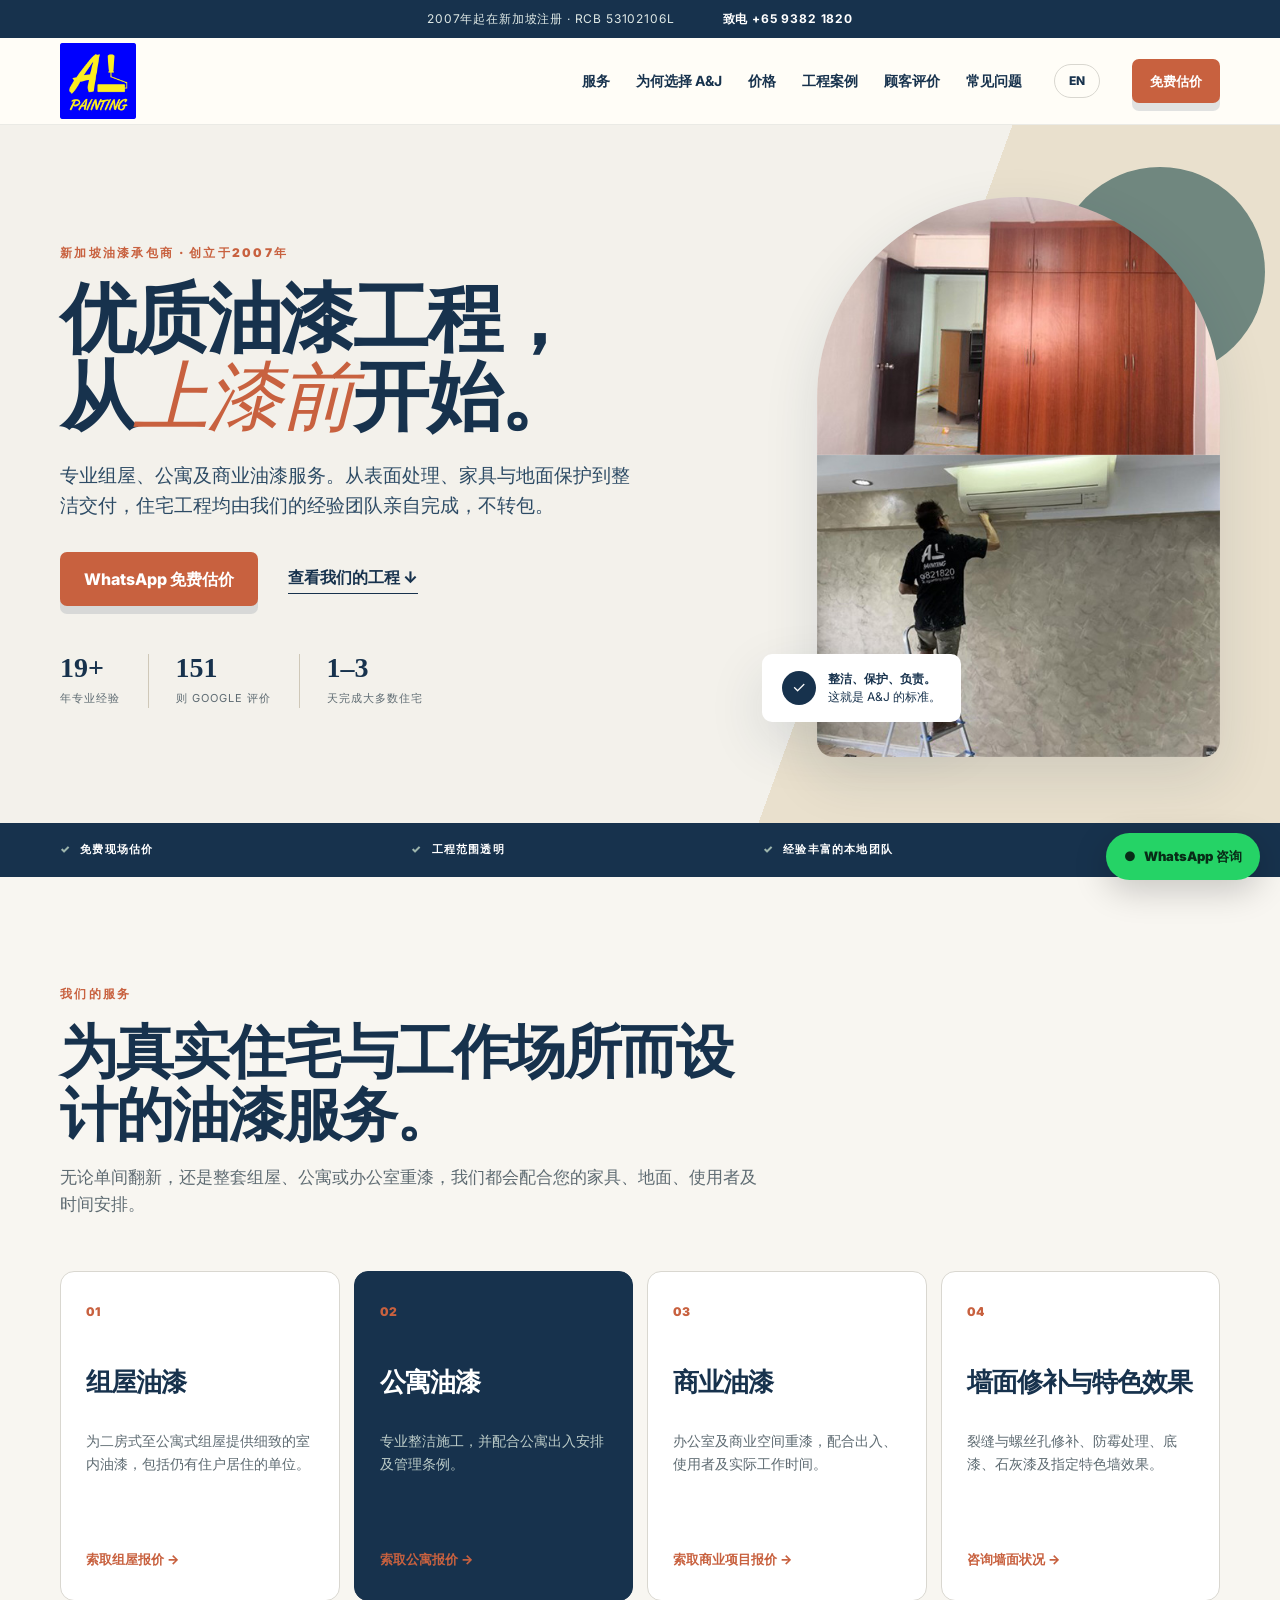
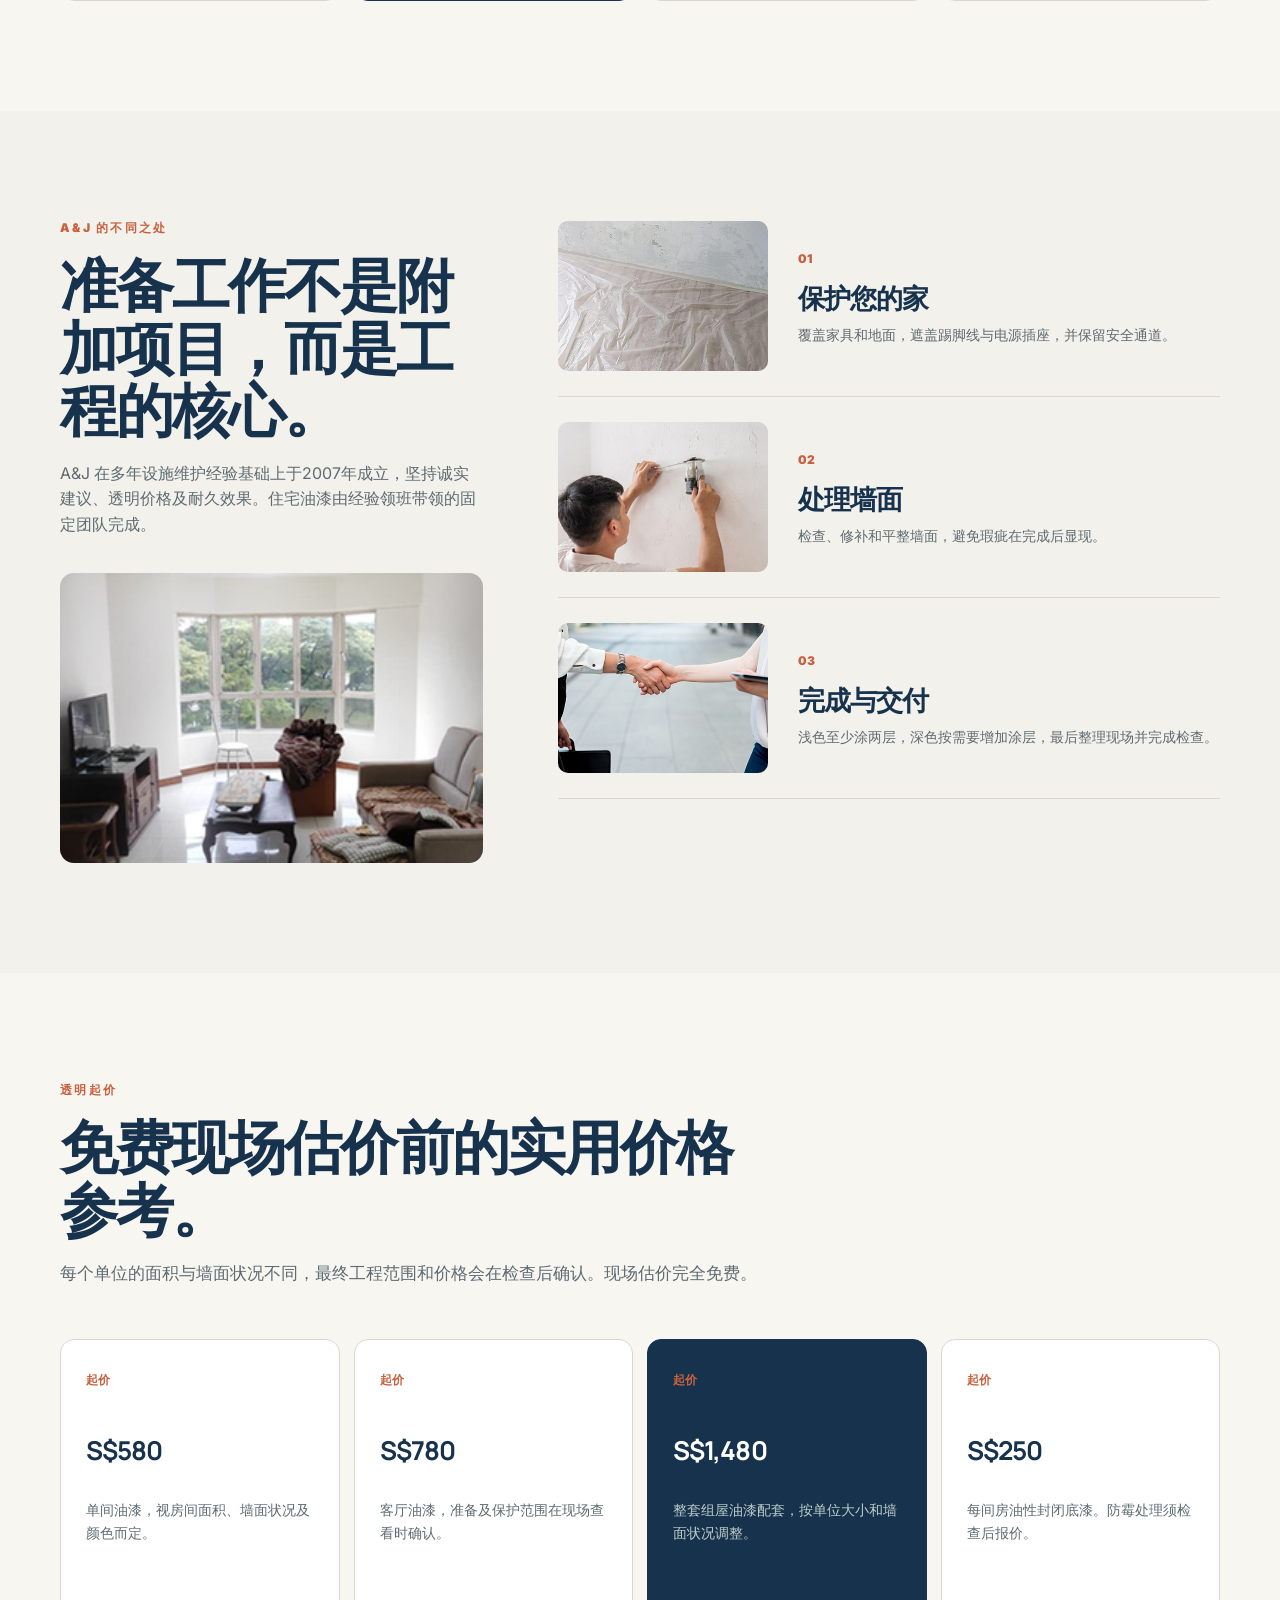
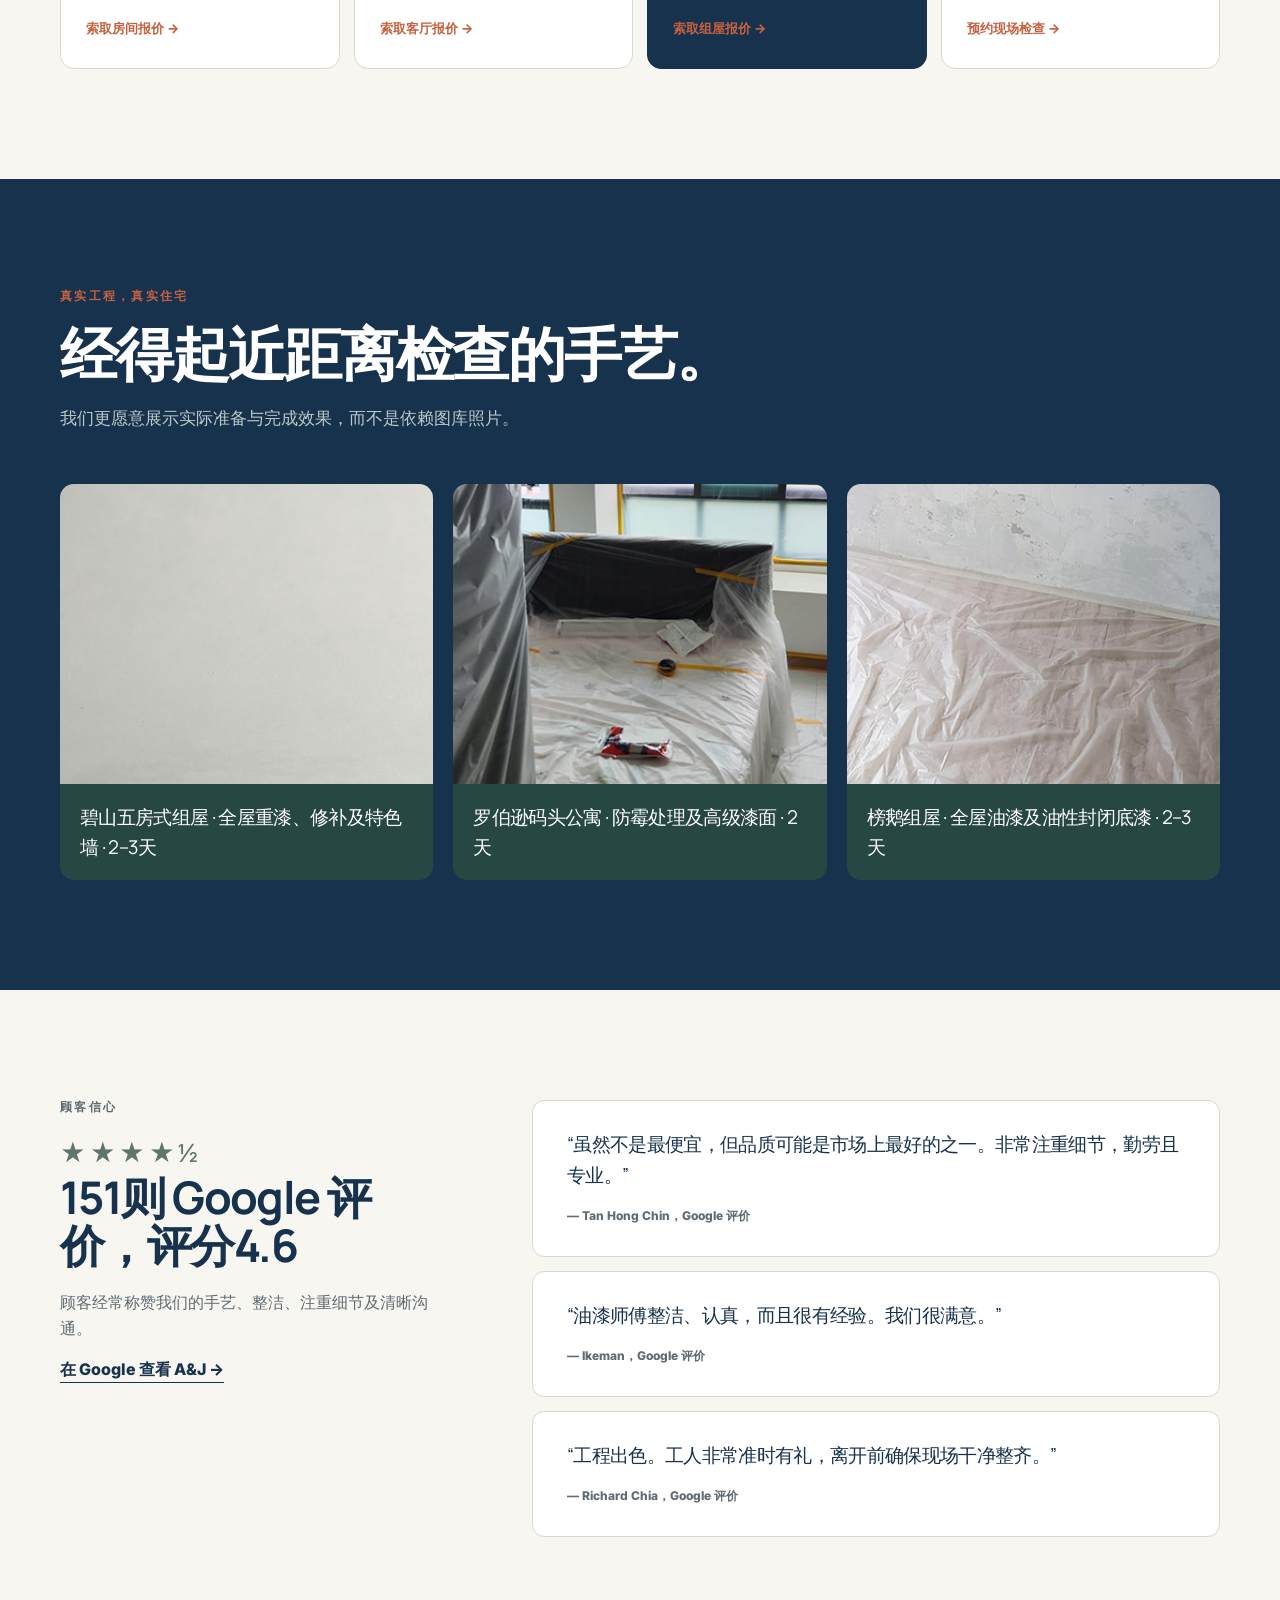
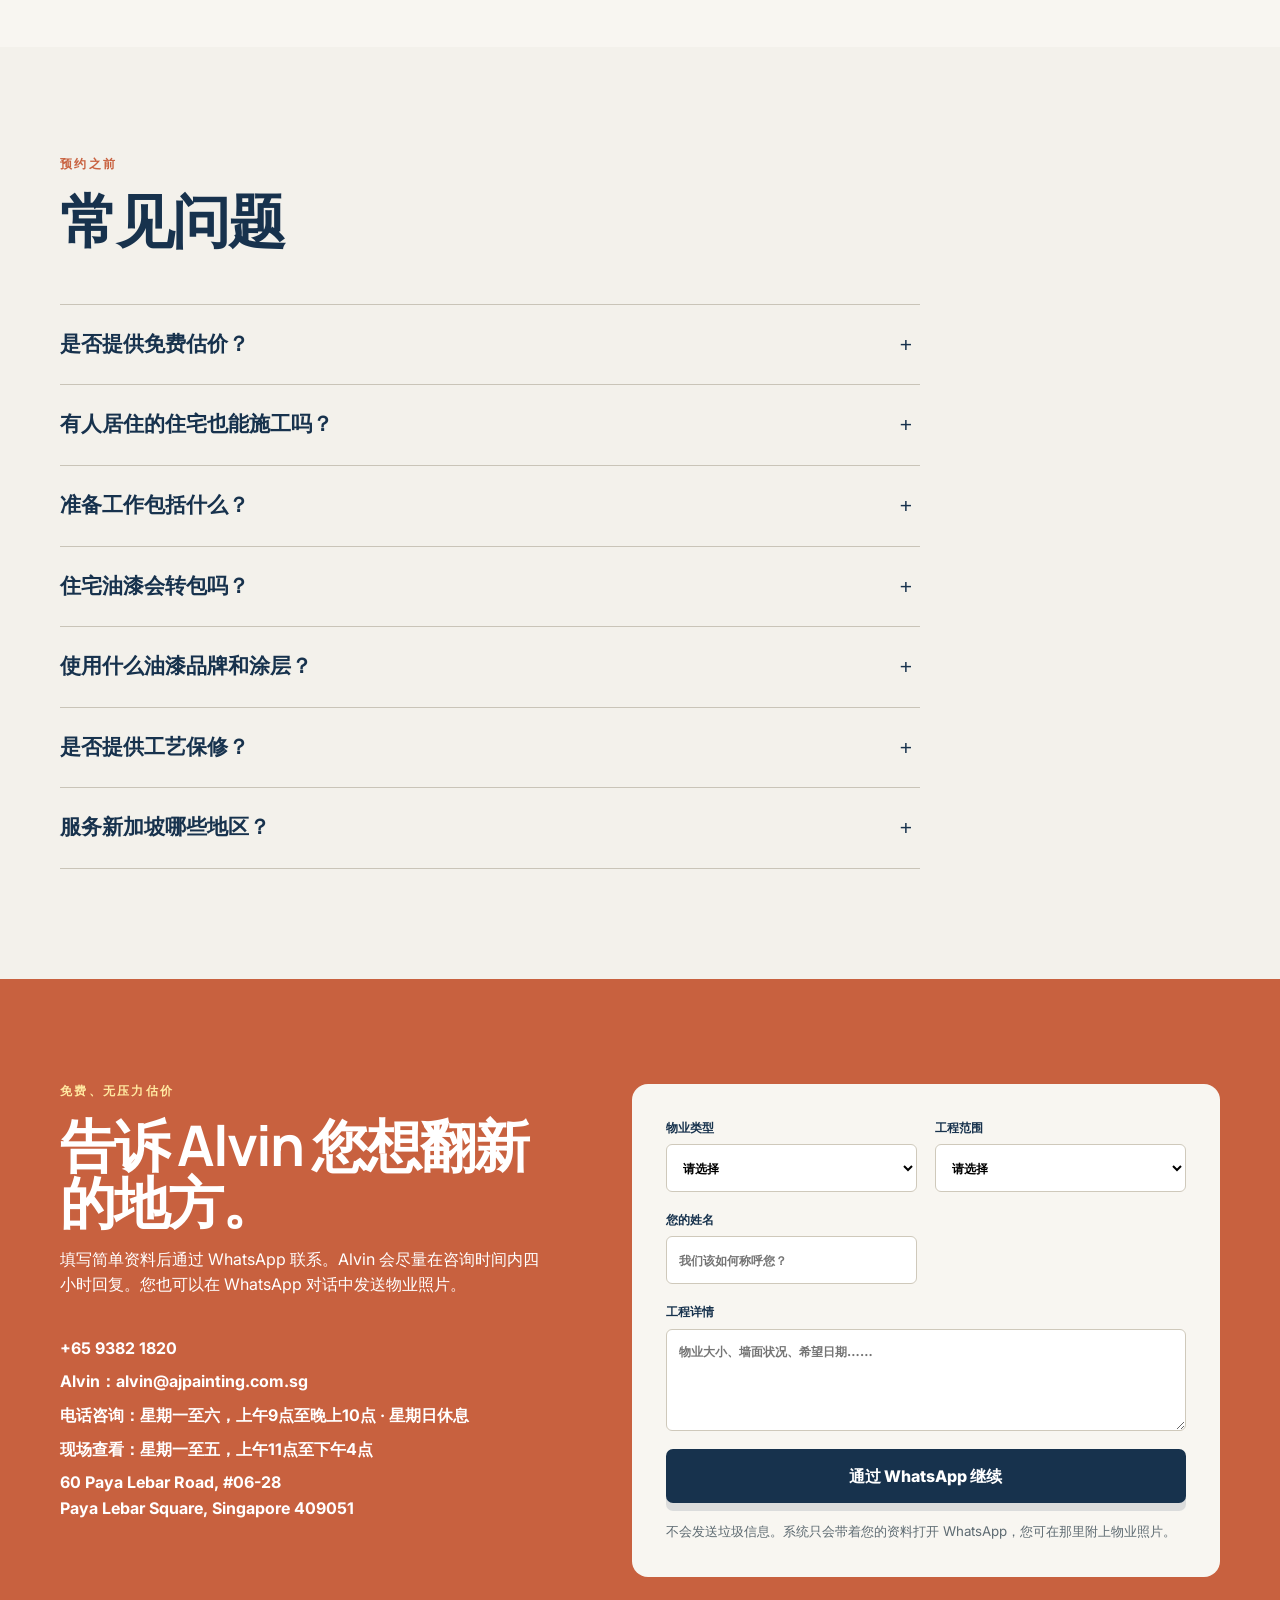
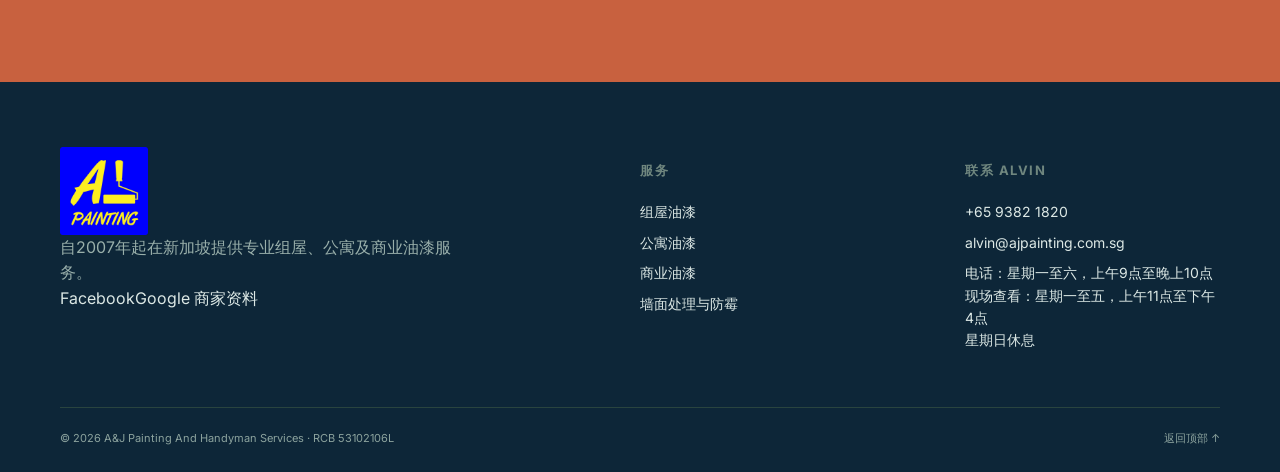
==== zh/index.html @ 652da2f2 "Expand confirmed business schema" ====
<!doctype html>
<html lang="zh-Hans-SG">
<head>
  <meta charset="utf-8">
  <meta name="viewport" content="width=device-width, initial-scale=1">
  <title>新加坡油漆服务｜组屋、公寓及商业油漆｜A&J</title>
  <meta name="description" content="A&J 自2007年起为新加坡组屋、公寓及商业空间提供专业油漆服务。自有经验团队、细致准备、透明报价及免费现场估价。">
  <!-- Temporary launch protection: remove this tag when the site is ready to be indexed. -->
  <meta name="robots" content="noindex, nofollow, noarchive, nosnippet, noimageindex">
  <link rel="canonical" href="https://www.ajpainting.com.sg/zh/">
  <link rel="alternate" hreflang="en-SG" href="https://www.ajpainting.com.sg/">
  <link rel="alternate" hreflang="zh-SG" href="https://www.ajpainting.com.sg/zh/">
  <link rel="alternate" hreflang="x-default" href="https://www.ajpainting.com.sg/">
  <link rel="icon" href="../assets/images/logo.png">
  <link rel="manifest" href="../site.webmanifest">
  <link rel="preload" href="../assets/images/hero.jpg" as="image" fetchpriority="high">
  <link rel="preconnect" href="https://fonts.googleapis.com">
  <link rel="preconnect" href="https://fonts.gstatic.com" crossorigin>
  <link href="https://fonts.googleapis.com/css2?family=Inter:wght@400;500;600;700;800&family=Manrope:wght@600;700;800&display=swap" rel="stylesheet">
  <link rel="stylesheet" href="../styles.css">
  <meta property="og:type" content="website">
  <meta property="og:locale" content="zh_SG">
  <meta property="og:title" content="A&J 油漆服务｜好漆工从第一层漆之前开始">
  <meta property="og:description" content="自2007年服务新加坡家庭。自有团队、妥善保护、细致准备及整洁交付。">
  <meta property="og:url" content="https://www.ajpainting.com.sg/zh/">
  <meta property="og:image" content="https://www.ajpainting.com.sg/assets/images/hero.jpg">
  <meta name="twitter:card" content="summary_large_image">
  <script type="application/ld+json">
  {
    "@context": "https://schema.org",
    "@type": "HousePainter",
    "@id": "https://www.ajpainting.com.sg/#business",
    "name": "A&J Painting And Handyman Services",
    "legalName": "A&J Painting And Handyman Services",
    "description": "新加坡组屋、公寓及商业油漆承包商，住宅工程由自有经验团队完成，提供细致墙面处理、透明价格及免费现场估价。",
    "slogan": "价格诚实透明，工艺优质可靠，服务值得信赖。",
    "url": "https://www.ajpainting.com.sg/zh/",
    "image": "https://www.ajpainting.com.sg/assets/images/hero.jpg",
    "logo": "https://www.ajpainting.com.sg/assets/images/logo.png",
    "telephone": "+65 9382 1820",
    "email": "alvin@ajpainting.com.sg",
    "foundingDate": "2007",
    "identifier": {
      "@type": "PropertyValue",
      "propertyID": "Singapore Registration Number",
      "value": "53102106L"
    },
    "priceRange": "S$580 起",
    "currenciesAccepted": "SGD",
    "paymentAccepted": "现金、PayNow、银行转账、信用卡、借记卡",
    "knowsLanguage": ["English", "Mandarin"],
    "areaServed": {
      "@type": "Country",
      "name": "Singapore"
    },
    "address": {
      "@type": "PostalAddress",
      "streetAddress": "60 Paya Lebar Road, #06-28, Paya Lebar Square",
      "addressLocality": "Singapore",
      "postalCode": "409051",
      "addressCountry": "SG"
    },
    "geo": {
      "@type": "GeoCoordinates",
      "latitude": 1.31886,
      "longitude": 103.89269
    },
    "openingHoursSpecification": [{
      "@type": "OpeningHoursSpecification",
      "dayOfWeek": ["Monday", "Tuesday", "Wednesday", "Thursday", "Friday", "Saturday"],
      "opens": "09:00",
      "closes": "22:00",
      "description": "电话咨询时间"
    }],
    "contactPoint": {
      "@type": "ContactPoint",
      "contactType": "customer enquiries",
      "name": "Alvin",
      "telephone": "+65 9382 1820",
      "email": "alvin@ajpainting.com.sg",
      "availableLanguage": ["English", "Mandarin"],
      "hoursAvailable": {
        "@type": "OpeningHoursSpecification",
        "dayOfWeek": ["Monday", "Tuesday", "Wednesday", "Thursday", "Friday", "Saturday"],
        "opens": "09:00",
        "closes": "22:00"
      }
    },
    "hasOfferCatalog": {
      "@type": "OfferCatalog",
      "name": "油漆服务",
      "itemListElement": [
        {"@type": "Offer", "itemOffered": {"@type": "Service", "name": "组屋油漆"}},
        {"@type": "Offer", "itemOffered": {"@type": "Service", "name": "公寓油漆"}},
        {"@type": "Offer", "itemOffered": {"@type": "Service", "name": "商业及办公室油漆"}},
        {"@type": "Offer", "itemOffered": {"@type": "Service", "name": "墙面修补及表面处理"}},
        {"@type": "Offer", "itemOffered": {"@type": "Service", "name": "防霉处理"}},
        {"@type": "Offer", "itemOffered": {"@type": "Service", "name": "石灰漆及特色效果"}}
      ]
    },
    "sameAs": [
      "https://www.facebook.com/ajpaintingsingapore/",
      "https://maps.app.goo.gl/hkcWptve9Jr11ZDr7?g_st=ic"
    ]
  }
  </script>
</head>
<body>
  <a class="skip-link" href="#main">跳至主要内容</a>
  <header class="site-header" id="top">
    <div class="trustbar"><span>2007年起在新加坡注册 · RCB 53102106L</span><a href="tel:+6593821820">致电 +65 9382 1820</a></div>
    <nav class="nav container" aria-label="Main navigation">
      <a class="brand" href="#top" aria-label="A&J 油漆主页"><img src="../assets/images/logo.png" alt="A&J 油漆" width="88" height="88"></a>
      <button class="menu-toggle" type="button" aria-expanded="false" aria-controls="nav-links"><span></span><span></span><span></span><span class="sr-only">打开菜单</span></button>
      <div class="nav-links" id="nav-links"><a href="#services">服务</a><a href="#why-us">为何选择 A&J</a><a href="#pricing">价格</a><a href="#work">工程案例</a><a href="#reviews">顾客评价</a><a href="#faq">常见问题</a></div>
      <a class="language-toggle" href="../" data-language="en" lang="en-SG" hreflang="en-SG" aria-label="Switch to English">EN</a>
      <a class="button button-small" href="https://wa.me/6593821820?text=%E6%82%A8%E5%A5%BDA%26J%E6%B2%B9%E6%BC%86%EF%BC%8C%E6%88%91%E6%83%B3%E7%B4%A2%E5%8F%96%E5%85%8D%E8%B4%B9%E6%8A%A5%E4%BB%B7%E3%80%82" target="_blank" rel="noopener">免费估价</a>
    </nav>
  </header>

  <main id="main">
    <section class="hero">
      <div class="container hero-grid">
        <div class="hero-copy reveal">
          <p class="eyebrow">新加坡油漆承包商 · 创立于2007年</p>
          <h1>优质油漆工程，从<em>上漆前</em>开始。</h1>
          <p class="hero-lede">专业组屋、公寓及商业油漆服务。从表面处理、家具与地面保护到整洁交付，住宅工程均由我们的经验团队亲自完成，不转包。</p>
          <div class="hero-actions"><a class="button" href="https://wa.me/6593821820?text=%E6%82%A8%E5%A5%BDA%26J%E6%B2%B9%E6%BC%86%EF%BC%8C%E6%88%91%E6%83%B3%E9%A2%84%E7%BA%A6%E5%85%8D%E8%B4%B9%E7%8E%B0%E5%9C%BA%E4%BC%B0%E4%BB%B7%E3%80%82" target="_blank" rel="noopener">WhatsApp 免费估价</a><a class="text-link" href="#work">查看我们的工程 <span>↓</span></a></div>
          <ul class="hero-proof" aria-label="选择 A&J 的理由"><li><b>19+</b><span>年专业经验</span></li><li><b>151</b><span>则 Google 评价</span></li><li><b>1–3</b><span>天完成大多数住宅</span></li></ul>
        </div>
        <div class="hero-visual reveal">
          <div class="paint-swatch" aria-hidden="true"></div>
          <img src="../assets/images/hero.jpg" alt="A&J 油漆师傅细心粉刷新加坡住宅室内" width="500" height="695" fetchpriority="high">
          <div class="hero-note"><span>✓</span><p><b>整洁、保护、负责。</b><br>这就是 A&J 的标准。</p></div>
        </div>
      </div>
    </section>

    <section class="confidence-strip" aria-label="A&J 服务承诺"><div class="container"><span>免费现场估价</span><span>工程范围透明</span><span>经验丰富的本地团队</span><span>整洁交付</span></div></section>

    <section class="section" id="services">
      <div class="container">
        <div class="section-heading reveal"><p class="eyebrow">我们的服务</p><h2>为真实住宅与工作场所而设计的油漆服务。</h2><p>无论单间翻新，还是整套组屋、公寓或办公室重漆，我们都会配合您的家具、地面、使用者及时间安排。</p></div>
        <div class="service-grid">
          <article class="service-card reveal"><span class="number">01</span><h3>组屋油漆</h3><p>为二房式至公寓式组屋提供细致的室内油漆，包括仍有住户居住的单位。</p><a href="#quote">索取组屋报价 →</a></article>
          <article class="service-card featured reveal"><span class="number">02</span><h3>公寓油漆</h3><p>专业整洁施工，并配合公寓出入安排及管理条例。</p><a href="#quote">索取公寓报价 →</a></article>
          <article class="service-card reveal"><span class="number">03</span><h3>商业油漆</h3><p>办公室及商业空间重漆，配合出入、使用者及实际工作时间。</p><a href="#quote">索取商业项目报价 →</a></article>
          <article class="service-card reveal"><span class="number">04</span><h3>墙面修补与特色效果</h3><p>裂缝与螺丝孔修补、防霉处理、底漆、石灰漆及指定特色墙效果。</p><a href="#quote">咨询墙面状况 →</a></article>
        </div>
      </div>
    </section>

    <section class="section process" id="why-us">
      <div class="container process-grid">
        <div class="process-intro reveal"><p class="eyebrow">A&J 的不同之处</p><h2>准备工作不是附加项目，而是工程的核心。</h2><p>A&J 在多年设施维护经验基础上于2007年成立，坚持诚实建议、透明价格及耐久效果。住宅油漆由经验领班带领的固定团队完成。</p><img src="../assets/images/painter.jpg" alt="经验丰富的 A&J 油漆师傅施工中" width="285" height="320" loading="lazy"></div>
        <div class="process-steps">
          <article class="reveal"><img src="../assets/images/floor-protection.jpg" alt="油漆前保护地面" width="387" height="280" loading="lazy"><div><span>01</span><h3>保护您的家</h3><p>覆盖家具和地面，遮盖踢脚线与电源插座，并保留安全通道。</p></div></article>
          <article class="reveal"><img src="../assets/images/wall-prep.jpg" alt="墙面修补及表面处理" width="387" height="280" loading="lazy"><div><span>02</span><h3>处理墙面</h3><p>检查、修补和平整墙面，避免瑕疵在完成后显现。</p></div></article>
          <article class="reveal"><img src="../assets/images/clean-handover.jpg" alt="油漆完成后整洁交付" width="387" height="280" loading="lazy"><div><span>03</span><h3>完成与交付</h3><p>浅色至少涂两层，深色按需要增加涂层，最后整理现场并完成检查。</p></div></article>
        </div>
      </div>
    </section>

    <section class="section" id="pricing">
      <div class="container">
        <div class="section-heading reveal"><p class="eyebrow">透明起价</p><h2>免费现场估价前的实用价格参考。</h2><p>每个单位的面积与墙面状况不同，最终工程范围和价格会在检查后确认。现场估价完全免费。</p></div>
        <div class="service-grid pricing-grid">
          <article class="service-card reveal"><span class="number">起价</span><h3>S$580</h3><p>单间油漆，视房间面积、墙面状况及颜色而定。</p><a href="#quote">索取房间报价 →</a></article>
          <article class="service-card reveal"><span class="number">起价</span><h3>S$780</h3><p>客厅油漆，准备及保护范围在现场查看时确认。</p><a href="#quote">索取客厅报价 →</a></article>
          <article class="service-card featured reveal"><span class="number">起价</span><h3>S$1,480</h3><p>整套组屋油漆配套，按单位大小和墙面状况调整。</p><a href="#quote">索取组屋报价 →</a></article>
          <article class="service-card reveal"><span class="number">起价</span><h3>S$250</h3><p>每间房油性封闭底漆。防霉处理须检查后报价。</p><a href="#quote">预约现场检查 →</a></article>
        </div>
      </div>
    </section>

    <section class="section work" id="work">
      <div class="container">
        <div class="section-heading light reveal"><p class="eyebrow">真实工程，真实住宅</p><h2>经得起近距离检查的手艺。</h2><p>我们更愿意展示实际准备与完成效果，而不是依赖图库照片。</p></div>
        <div class="work-grid"><figure class="reveal"><img src="../assets/images/smooth-finish.jpg" alt="A&J 完成的平滑墙面" width="387" height="280" loading="lazy"><figcaption>碧山五房式组屋 · 全屋重漆、修补及特色墙 · 2–3天</figcaption></figure><figure class="reveal"><img src="../assets/images/furniture-cover.jpg" alt="油漆前完整覆盖家具" width="387" height="280" loading="lazy"><figcaption>罗伯逊码头公寓 · 防霉处理及高级漆面 · 2天</figcaption></figure><figure class="reveal"><img src="../assets/images/floor-protection.jpg" alt="受保护的地面和遮盖边缘" width="387" height="280" loading="lazy"><figcaption>榜鹅组屋 · 全屋油漆及油性封闭底漆 · 2–3天</figcaption></figure></div>
      </div>
    </section>

    <section class="section reviews" id="reviews"><div class="container"><div class="reviews-summary reveal"><p class="eyebrow">顾客信心</p><div class="rating">★★★★½</div><h2>151则 Google 评价，评分4.6</h2><p>顾客经常称赞我们的手艺、整洁、注重细节及清晰沟通。</p><a class="text-link" href="https://maps.app.goo.gl/hkcWptve9Jr11ZDr7?g_st=ic" target="_blank" rel="noopener">在 Google 查看 A&J →</a></div><div class="review-cards"><blockquote class="reveal"><p>“虽然不是最便宜，但品质可能是市场上最好的之一。非常注重细节，勤劳且专业。”</p><footer>— Tan Hong Chin，Google 评价</footer></blockquote><blockquote class="reveal"><p>“油漆师傅整洁、认真，而且很有经验。我们很满意。”</p><footer>— Ikeman，Google 评价</footer></blockquote><blockquote class="reveal"><p>“工程出色。工人非常准时有礼，离开前确保现场干净整齐。”</p><footer>— Richard Chia，Google 评价</footer></blockquote></div></div></section>

    <section class="section faq" id="faq"><div class="container"><div class="section-heading reveal"><p class="eyebrow">预约之前</p><h2>常见问题</h2></div><div class="accordion">
      <details class="reveal"><summary>是否提供免费估价？</summary><p>是。A&J 为所有物业类型提供免费现场估价。现场查看可预约星期一至星期五，上午11点至下午4点。</p></details>
      <details class="reveal"><summary>有人居住的住宅也能施工吗？</summary><p>可以。我们经常在有人居住的住宅施工。团队会细心安排家具移动与保护，并尽可能保留可使用的通道。</p></details>
      <details class="reveal"><summary>准备工作包括什么？</summary><p>具体范围会在估价时确认。一般包括墙面检查、裂缝和螺丝孔修补、遮盖、家具移动与覆盖、地面保护及颜色咨询。</p></details>
      <details class="reveal"><summary>住宅油漆会转包吗？</summary><p>不会。A&J 的固定油漆团队会从准备到完成全程负责。电工、水管、空调、木工、铺砖及装修工程可能由合作伙伴安排。</p></details>
      <details class="reveal"><summary>使用什么油漆品牌和涂层？</summary><p>我们使用优质立邦与多乐士产品。浅色通常至少涂两层，深色可能需要三至五层。墙面有需要时会使用油性或水性底漆。</p></details>
      <details class="reveal"><summary>是否提供工艺保修？</summary><p>是。保修范围及修复条款视工程而定，会在报价时说明并列于发票。</p></details>
      <details class="reveal"><summary>服务新加坡哪些地区？</summary><p>我们服务全新加坡的屋主。请提供邮区和工程资料，以确认可预约时间。</p></details>
    </div></div></section>

    <section class="quote-section" id="quote"><div class="container quote-grid"><div class="reveal"><p class="eyebrow">免费、无压力估价</p><h2>告诉 Alvin 您想翻新的地方。</h2><p>填写简单资料后通过 WhatsApp 联系。Alvin 会尽量在咨询时间内四小时回复。您也可以在 WhatsApp 对话中发送物业照片。</p><div class="contact-list"><a href="tel:+6593821820">+65 9382 1820</a><a href="mailto:alvin@ajpainting.com.sg">Alvin：alvin@ajpainting.com.sg</a><span>电话咨询：星期一至六，上午9点至晚上10点 · 星期日休息</span><span>现场查看：星期一至五，上午11点至下午4点</span><span>60 Paya Lebar Road, #06-28<br>Paya Lebar Square, Singapore 409051</span></div></div><form id="quote-form" class="quote-form reveal" data-form-language="zh"><label>物业类型<select id="property" required><option value="">请选择</option><option>组屋</option><option>公寓</option><option>有地住宅</option><option>商业空间</option><option>其他</option></select></label><label>工程范围<select id="scope" required><option value="">请选择</option><option>全屋</option><option>部分房间</option><option>单间／特色墙</option><option>修补及重漆</option><option>防霉处理</option><option>其他</option></select></label><label>您的姓名<input id="name" type="text" autocomplete="name" required placeholder="我们该如何称呼您？"></label><label>工程详情<textarea id="details" rows="4" placeholder="物业大小、墙面状况、希望日期……"></textarea></label><button class="button" type="submit">通过 WhatsApp 继续</button><small>不会发送垃圾信息。系统只会带着您的资料打开 WhatsApp，您可在那里附上物业照片。</small></form></div></section>
  </main>

  <footer><div class="container footer-grid"><div><a class="brand footer-brand" href="#top" aria-label="A&J 油漆主页"><img src="../assets/images/logo.png" alt="A&J 油漆" width="88" height="88"></a><p>自2007年起在新加坡提供专业组屋、公寓及商业油漆服务。</p><a href="https://www.facebook.com/ajpaintingsingapore/" target="_blank" rel="noopener">Facebook</a><a href="https://maps.app.goo.gl/hkcWptve9Jr11ZDr7?g_st=ic" target="_blank" rel="noopener">Google 商家资料</a></div><div><h3>服务</h3><a href="#services">组屋油漆</a><a href="#services">公寓油漆</a><a href="#services">商业油漆</a><a href="#services">墙面处理与防霉</a></div><div><h3>联系 Alvin</h3><a href="tel:+6593821820">+65 9382 1820</a><a href="mailto:alvin@ajpainting.com.sg">alvin@ajpainting.com.sg</a><p>电话：星期一至六，上午9点至晚上10点<br>现场查看：星期一至五，上午11点至下午4点<br>星期日休息</p></div></div><div class="container legal"><span>© <span id="year"></span> A&J Painting And Handyman Services · RCB 53102106L</span><a href="#top">返回顶部 ↑</a></div></footer>

  <a class="whatsapp-float" href="https://wa.me/6593821820?text=%E6%82%A8%E5%A5%BDA%26J%E6%B2%B9%E6%BC%86%EF%BC%8C%E6%88%91%E6%83%B3%E7%B4%A2%E5%8F%96%E5%85%8D%E8%B4%B9%E6%8A%A5%E4%BB%B7%E3%80%82" target="_blank" rel="noopener" aria-label="通过 WhatsApp 联系 A&J 油漆"><span>●</span> WhatsApp 咨询</a>
  <script src="../script.js" defer></script>
</body>
</html>
---- styles.css ----
:root{--ink:#18332f;--ink-2:#294b45;--cream:#f7f3e9;--paper:#fffdf8;--yellow:#f2c84b;--yellow-2:#eab934;--orange:#d9663a;--line:#dcd8cc;--muted:#68736f;--white:#fff;--shadow:0 20px 55px rgba(24,51,47,.12);--radius:20px}*{box-sizing:border-box}html{scroll-behavior:smooth}body{margin:0;color:var(--ink);background:var(--paper);font-family:Arial,Helvetica,sans-serif;line-height:1.6}img{max-width:100%;display:block}a{color:inherit;text-decoration:none}button,input,select,textarea{font:inherit}.container{width:min(1160px,calc(100% - 40px));margin-inline:auto}.skip-link{position:absolute;left:-9999px;top:8px;background:#fff;padding:10px;z-index:100}.skip-link:focus{left:8px}.sr-only{position:absolute;width:1px;height:1px;overflow:hidden;clip:rect(0,0,0,0)}.trustbar{height:38px;background:var(--ink);color:#dfe9e6;display:flex;justify-content:center;gap:48px;align-items:center;font-size:12px;letter-spacing:.07em}.trustbar a{font-weight:700;color:#fff}.site-header{position:relative;z-index:20;background:rgba(255,253,248,.96);border-bottom:1px solid rgba(24,51,47,.09)}.nav{height:86px;display:flex;align-items:center;gap:32px}.brand{display:flex;align-items:center;font-size:21px;letter-spacing:.04em;margin-right:auto}.brand img{width:58px;height:58px;object-fit:contain}.brand b{display:block;font-size:12px;letter-spacing:.24em;color:var(--orange)}.nav-links{display:flex;gap:26px;font-size:14px;font-weight:700}.nav-links a{position:relative}.nav-links a:after{content:"";height:2px;background:var(--orange);position:absolute;left:0;right:100%;bottom:-7px;transition:.25s}.nav-links a:hover:after{right:0}.button{display:inline-flex;align-items:center;justify-content:center;min-height:54px;padding:0 24px;background:var(--yellow);color:var(--ink);border:0;border-radius:7px;font-weight:800;box-shadow:0 8px 0 rgba(24,51,47,.12);transition:transform .2s,background .2s}.button:hover{transform:translateY(-2px);background:var(--yellow-2)}.button-small{min-height:44px;padding:0 18px;font-size:13px}.menu-toggle{display:none;border:0;background:none;padding:10px}.menu-toggle span:not(.sr-only){display:block;width:24px;height:2px;background:var(--ink);margin:5px}.hero{overflow:hidden;background:linear-gradient(110deg,var(--cream) 0 66%,#e9e0cd 66%);padding:72px 0 66px}.hero-grid{display:grid;grid-template-columns:1.06fr .94fr;align-items:center;gap:76px}.eyebrow{text-transform:uppercase;color:var(--orange);font-size:12px;line-height:1.2;font-weight:900;letter-spacing:.19em;margin:0 0 18px}.hero h1,.section h2,.quote-section h2{font-family:Georgia,'Times New Roman',serif;font-size:clamp(46px,6vw,76px);line-height:1.02;letter-spacing:-.045em;margin:0}.hero h1 em{color:var(--orange);font-weight:400}.hero-lede{font-size:19px;max-width:650px;color:var(--ink-2);margin:27px 0 31px}.hero-actions{display:flex;align-items:center;gap:30px}.text-link{font-weight:800;border-bottom:1px solid currentColor;padding-bottom:3px}.hero-proof{list-style:none;padding:0;margin:48px 0 0;display:flex;gap:0}.hero-proof li{padding:0 27px;border-right:1px solid #cfc8b8;display:flex;flex-direction:column}.hero-proof li:first-child{padding-left:0}.hero-proof li:last-child{border:0}.hero-proof b{font-family:Georgia,serif;font-size:28px;line-height:1}.hero-proof span{font-size:11px;text-transform:uppercase;letter-spacing:.1em;margin-top:8px;color:var(--muted)}.hero-visual{position:relative;max-width:450px;margin-left:auto}.hero-visual>img{width:100%;height:560px;object-fit:cover;border-radius:220px 220px 18px 18px;position:relative;z-index:1;box-shadow:var(--shadow)}.paint-swatch{position:absolute;width:210px;height:210px;border-radius:50%;background:var(--yellow);right:-45px;top:-30px}.hero-note{position:absolute;z-index:2;left:-55px;bottom:35px;background:#fff;padding:16px 20px;box-shadow:var(--shadow);display:flex;gap:12px;align-items:center;border-radius:10px}.hero-note span{width:34px;height:34px;border-radius:50%;display:grid;place-items:center;background:var(--ink);color:#fff}.hero-note p{font-size:12px;line-height:1.5;margin:0}.confidence-strip{background:var(--yellow);padding:18px 0}.confidence-strip .container{display:flex;justify-content:space-between;text-transform:uppercase;font-size:11px;font-weight:900;letter-spacing:.11em}.confidence-strip span:before{content:"✓";margin-right:9px}.section{padding:110px 0}.section-heading{max-width:700px;margin-bottom:52px}.section-heading h2,.process h2,.reviews h2,.faq h2{font-family:Georgia,serif;font-size:clamp(38px,4.8vw,58px);line-height:1.08;letter-spacing:-.035em;margin:0 0 20px}.section-heading>p:last-child{color:var(--muted);font-size:17px}.service-grid{display:grid;grid-template-columns:repeat(4,1fr);gap:14px}.service-card{min-height:330px;border:1px solid var(--line);padding:30px 25px;display:flex;flex-direction:column;background:#fff;border-radius:14px;transition:.25s}.service-card:hover{transform:translateY(-7px);box-shadow:var(--shadow)}.service-card.featured{background:var(--ink);color:#fff;border-color:var(--ink)}.service-card .number{color:var(--orange);font-size:12px;font-weight:900}.service-card h3{font-family:Georgia,serif;font-size:26px;margin:40px 0 14px}.service-card p{color:var(--muted);font-size:14px}.service-card.featured p{color:#bdcdc9}.service-card a{margin-top:auto;font-size:13px;font-weight:800;color:var(--orange)}.process{background:var(--cream)}.process-grid{display:grid;grid-template-columns:.78fr 1.22fr;gap:75px}.process-intro>p:not(.eyebrow){color:var(--muted)}.process-intro>img{margin-top:35px;width:100%;height:290px;object-fit:cover;border-radius:14px}.process-steps article{display:grid;grid-template-columns:210px 1fr;gap:30px;align-items:center;padding:25px 0;border-bottom:1px solid var(--line)}.process-steps article:first-child{padding-top:0}.process-steps img{width:210px;height:150px;object-fit:cover;border-radius:10px}.process-steps span{color:var(--orange);font-size:12px;font-weight:900}.process-steps h3{font-family:Georgia,serif;font-size:27px;margin:5px 0}.process-steps p{font-size:14px;color:var(--muted);margin:0}.work{background:var(--ink);color:#fff}.section-heading.light>p:last-child{color:#b9cac6}.work-grid{display:grid;grid-template-columns:repeat(3,1fr);gap:20px}.work figure{margin:0;overflow:hidden;border-radius:14px;background:#274842}.work img{width:100%;height:300px;object-fit:cover;transition:transform .5s}.work figure:hover img{transform:scale(1.04)}.work figcaption{padding:18px 20px;font-family:Georgia,serif;font-size:19px}.reviews .container{display:grid;grid-template-columns:.72fr 1.28fr;gap:85px}.rating{color:var(--yellow-2);letter-spacing:.14em;font-size:25px}.reviews-summary h2{font-size:45px}.reviews-summary>p{color:var(--muted)}.review-cards{display:grid;gap:14px}.review-cards blockquote{margin:0;padding:28px 34px;border:1px solid var(--line);border-radius:12px;background:#fff}.review-cards blockquote p{font-family:Georgia,serif;font-size:19px;margin:0 0 12px}.review-cards footer{font-size:12px;color:var(--muted);font-weight:800}.faq{background:var(--cream)}.accordion{max-width:860px}.accordion details{border-top:1px solid #c9c4b8;padding:0}.accordion details:last-child{border-bottom:1px solid #c9c4b8}.accordion summary{list-style:none;cursor:pointer;font-family:Georgia,serif;font-size:21px;font-weight:700;padding:23px 42px 23px 0;position:relative}.accordion summary::-webkit-details-marker{display:none}.accordion summary:after{content:"+";position:absolute;right:8px;font-family:Arial;font-weight:400}.accordion details[open] summary:after{content:"−"}.accordion details p{color:var(--muted);margin:-5px 0 24px;max-width:760px}.quote-section{padding:105px 0;background:var(--orange);color:#fff}.quote-grid{display:grid;grid-template-columns:.9fr 1.1fr;gap:90px}.quote-section h2{font-size:56px}.quote-section .eyebrow{color:#ffe8a0}.contact-list{margin-top:38px;display:flex;flex-direction:column;gap:8px;font-weight:700}.quote-form{background:var(--paper);color:var(--ink);padding:34px;border-radius:16px;display:grid;grid-template-columns:1fr 1fr;gap:18px}.quote-form label{font-size:12px;font-weight:800}.quote-form label:nth-child(4){grid-column:1/-1}.quote-form input,.quote-form select,.quote-form textarea{width:100%;display:block;margin-top:7px;border:1px solid #cfc9bb;border-radius:6px;background:#fff;padding:12px;min-height:48px}.quote-form textarea{resize:vertical}.quote-form button,.quote-form small{grid-column:1/-1}.quote-form small{color:var(--muted)}footer{background:#102824;color:#dce8e5;padding:65px 0 25px}.footer-grid{display:grid;grid-template-columns:2fr 1fr 1fr;gap:70px}.footer-brand{justify-content:flex-start;margin:0}.footer-grid>div:first-child p{max-width:420px;color:#99afaa}.footer-grid h3{font-size:13px;text-transform:uppercase;letter-spacing:.12em;color:var(--yellow)}.footer-grid>div:not(:first-child){display:flex;flex-direction:column;gap:8px;font-size:14px}.footer-grid p{margin:0}.legal{border-top:1px solid #29443f;margin-top:55px;padding-top:22px;display:flex;justify-content:space-between;font-size:11px;color:#8ca39e}.whatsapp-float{position:fixed;right:20px;bottom:20px;z-index:15;background:#25d366;color:#082c17;padding:13px 18px;border-radius:99px;font-size:13px;font-weight:900;box-shadow:0 10px 35px rgba(0,0,0,.2)}.whatsapp-float span{margin-right:5px}.reveal{opacity:0;transform:translateY(22px);transition:opacity .7s ease,transform .7s ease}.reveal.visible{opacity:1;transform:none}@media(prefers-reduced-motion:reduce){html{scroll-behavior:auto}.reveal{opacity:1;transform:none;transition:none}}@media(max-width:980px){.nav-links{display:none;position:absolute;top:86px;left:20px;right:20px;background:#fff;padding:25px;box-shadow:var(--shadow);flex-direction:column}.nav-links.open{display:flex}.nav>.button-small{display:none}.menu-toggle{display:block}.hero-grid,.process-grid,.reviews .container,.quote-grid{grid-template-columns:1fr}.hero{background:var(--cream)}.hero-visual{margin:30px auto 0}.service-grid{grid-template-columns:1fr 1fr}.quote-grid{gap:45px}.work img{height:230px}.footer-grid{grid-template-columns:1.5fr 1fr 1fr}}@media(max-width:650px){.container{width:min(100% - 28px,1160px)}.trustbar{height:auto;padding:8px 14px;justify-content:space-between;gap:10px;font-size:9px}.nav{height:72px}.nav-links{top:72px}.brand img{width:48px;height:48px}.brand{font-size:18px}.hero{padding:48px 0}.hero-grid{gap:28px}.hero h1{font-size:45px}.hero-lede{font-size:16px}.hero-actions{align-items:flex-start;flex-direction:column;gap:20px}.hero-proof{margin-top:38px;justify-content:space-between}.hero-proof li{padding:0 10px}.hero-proof b{font-size:22px}.hero-proof span{font-size:9px}.hero-visual>img{height:440px}.hero-note{left:10px;right:10px;bottom:18px}.paint-swatch{right:-15px}.confidence-strip .container{display:grid;grid-template-columns:1fr 1fr;gap:9px}.section{padding:75px 0}.service-grid,.work-grid{grid-template-columns:1fr}.service-card{min-height:280px}.process-steps article{grid-template-columns:110px 1fr;gap:16px}.process-steps img{width:110px;height:110px}.process-steps h3{font-size:22px}.work img{height:270px}.reviews .container{gap:40px}.review-cards blockquote{padding:23px}.quote-section{padding:75px 0}.quote-section h2{font-size:44px}.quote-form{grid-template-columns:1fr;padding:22px}.quote-form label:nth-child(4){grid-column:auto}.footer-grid{grid-template-columns:1fr;gap:35px}.legal{flex-direction:column;gap:8px}.whatsapp-float{right:14px;bottom:14px}.section-heading h2,.process h2,.faq h2{font-size:39px}}
.review-cards footer{display:inline-block;background:transparent;padding:0;color:var(--muted);font-size:12px;font-weight:800;line-height:1.4}
.brand img{width:76px;height:76px}.footer-brand img{width:88px;height:88px}@media(max-width:650px){.brand img{width:64px;height:64px}.footer-brand img{width:82px;height:82px}}
.nav>.brand>img{width:76px;height:76px}.footer-grid .footer-brand>img{width:88px;height:88px}@media(max-width:650px){.nav>.brand>img{width:64px;height:64px}.footer-grid .footer-brand>img{width:82px;height:82px}}
:root:root{--ink:#17324d;--ink-2:#2d4b65;--cream:#f3f1eb;--paper:#f8f6f1;--yellow:#70877f;--yellow-2:#5f766e;--orange:#c8613f;--line:#d9d7d0;--muted:#5e6b72;--shadow:0 20px 55px rgba(23,50,77,.12)}
html body{font-family:'Inter',Arial,Helvetica,sans-serif}
html body .hero h1,html body .section h2,html body .quote-section h2,html body .section-heading h2,html body .process h2,html body .reviews h2,html body .faq h2,html body .service-card h3,html body .process-steps h3,html body .work figcaption,html body .review-cards blockquote p{font-family:'Manrope','Avenir Next',Arial,sans-serif;letter-spacing:-.035em}
html body .button{background:var(--orange);color:#fff;box-shadow:0 8px 0 rgba(23,50,77,.13)}
html body .button:hover{background:#ad4f32}
html body .confidence-strip{background:var(--ink);color:#fff}
html body .confidence-strip span:before{color:#9db5ad}
html body .service-card.featured{background:var(--ink);border-color:var(--ink)}
html body .work{background:var(--ink)}
html body .quote-section{background:var(--orange)}
html body .quote-section .button{background:var(--ink)}
html body .quote-section .button:hover{background:#0d253b}
.language-toggle{display:inline-flex;align-items:center;justify-content:center;min-width:46px;height:34px;padding:0 10px;border:1px solid var(--line);border-radius:999px;font-size:12px;font-weight:800;white-space:nowrap}.language-toggle:hover{border-color:var(--orange);color:var(--orange)}@media(max-width:650px){.language-toggle{margin-left:auto}.nav{gap:10px}}
html body footer{background:#0d2638}
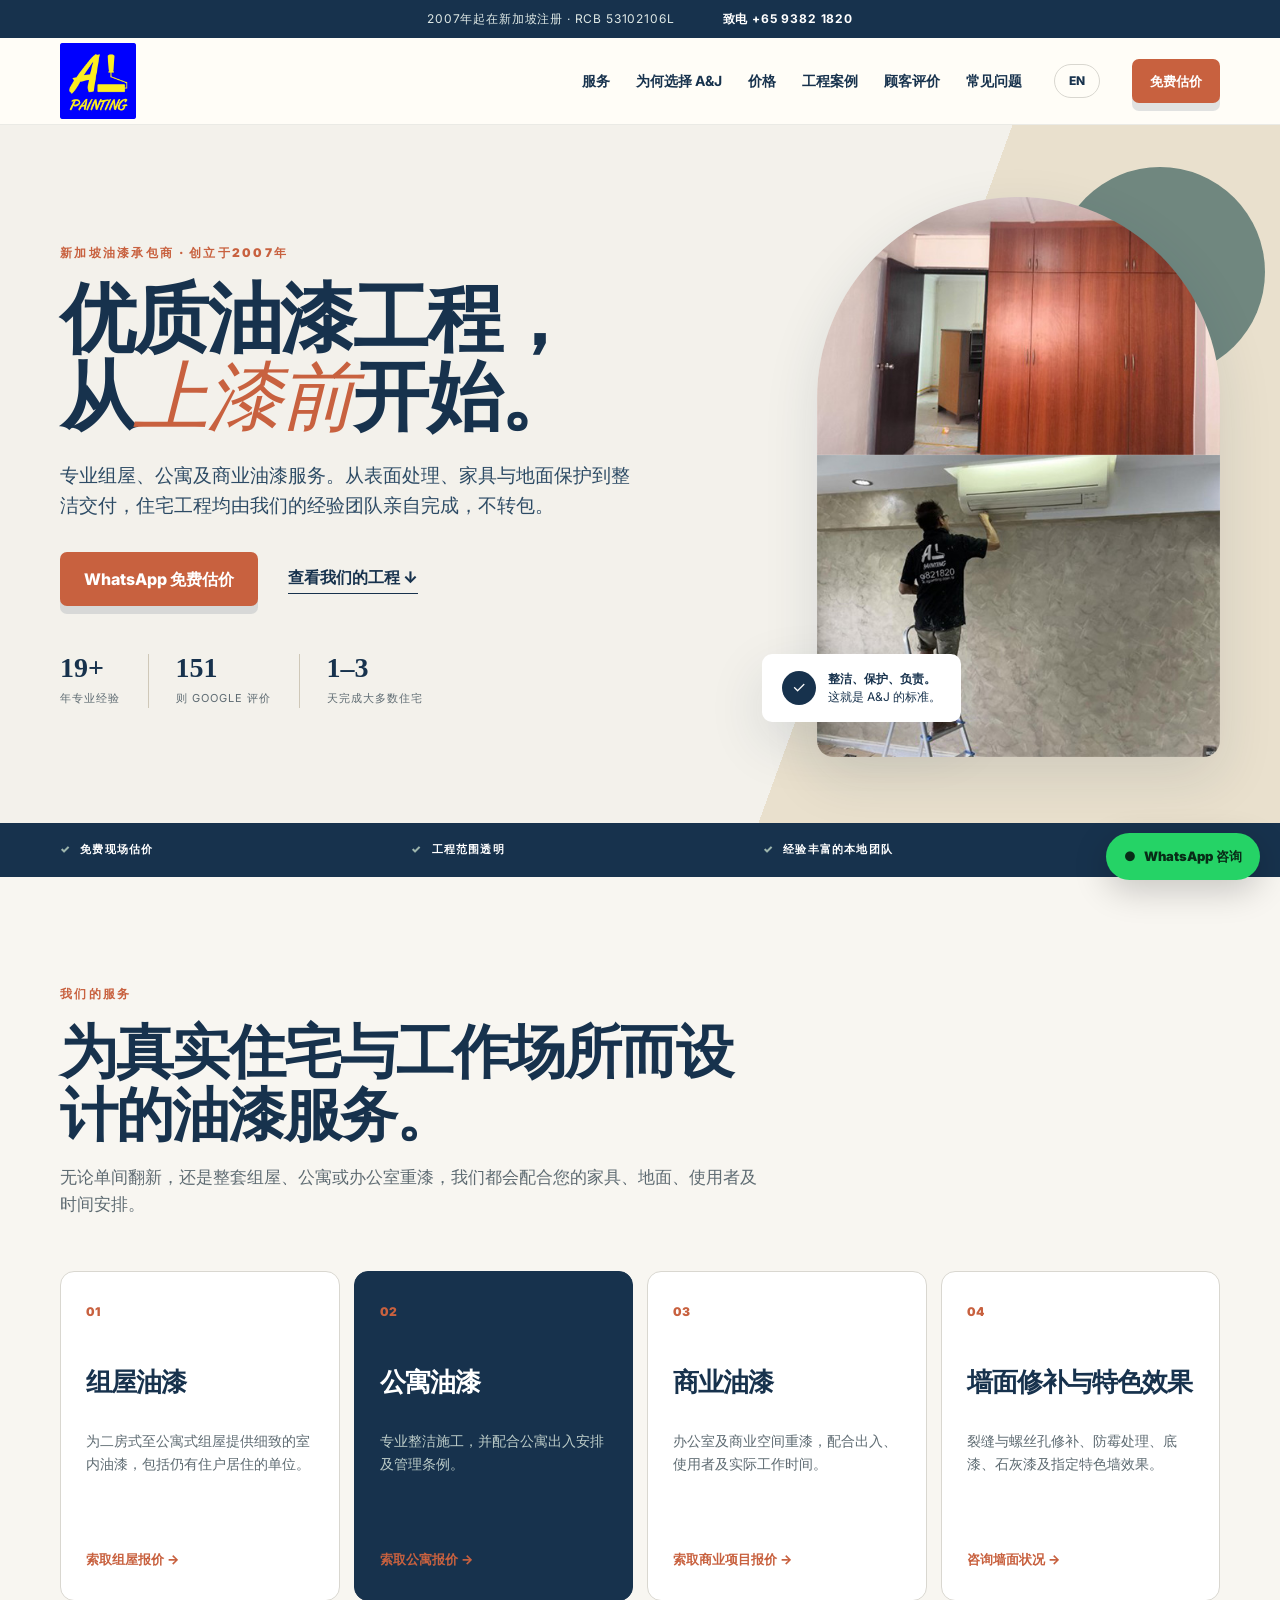
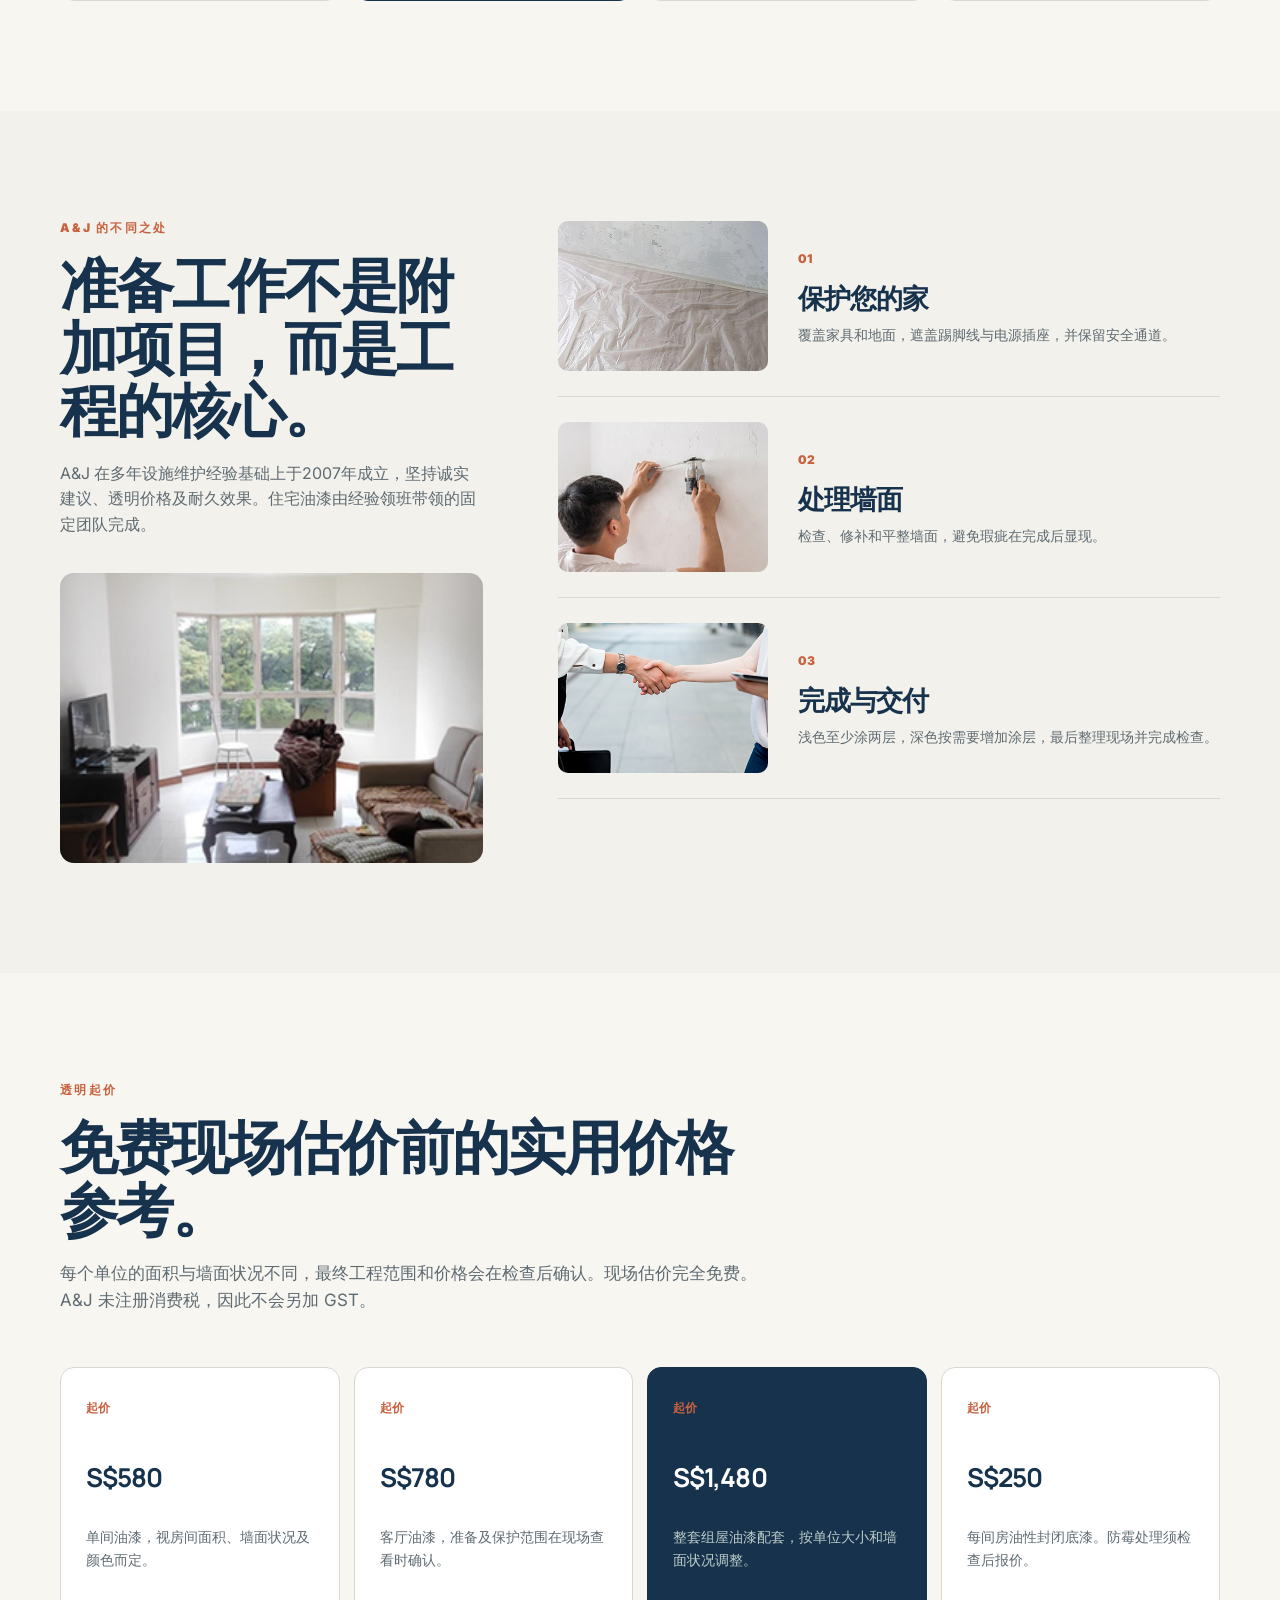
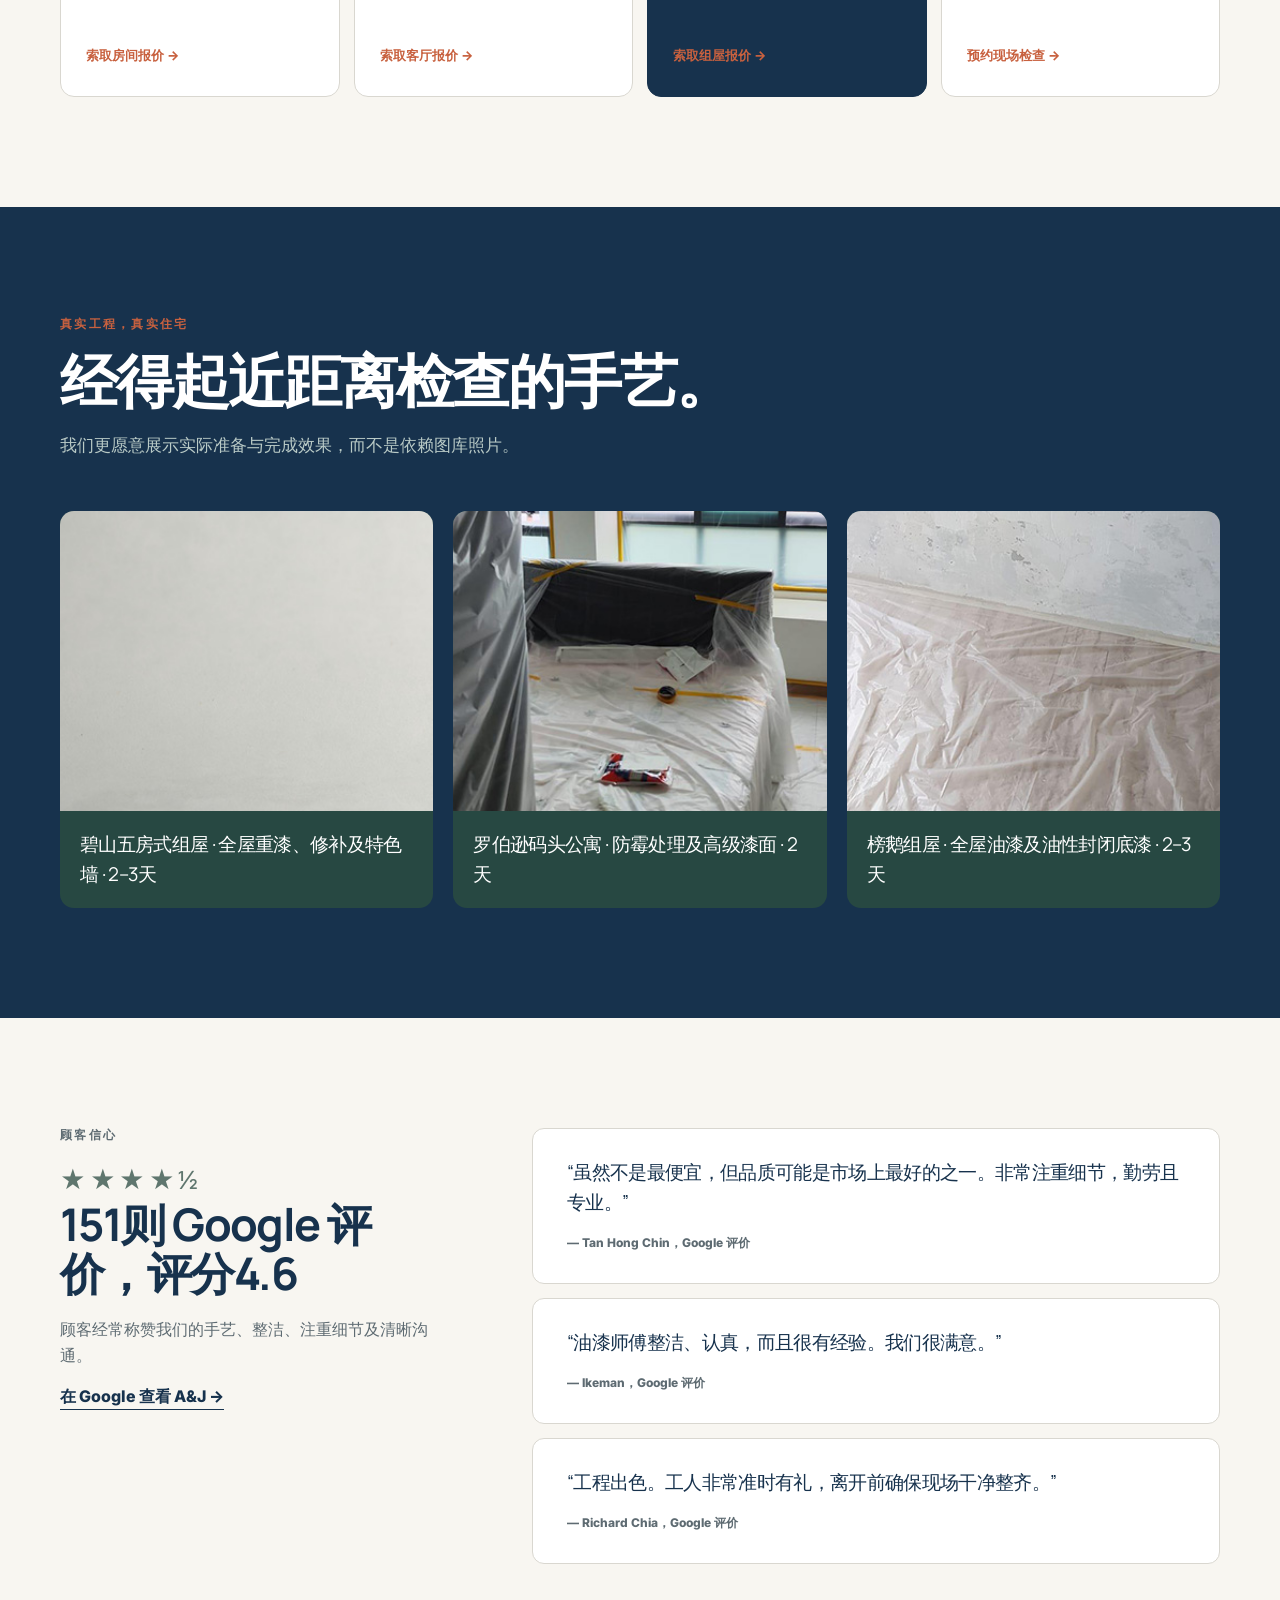
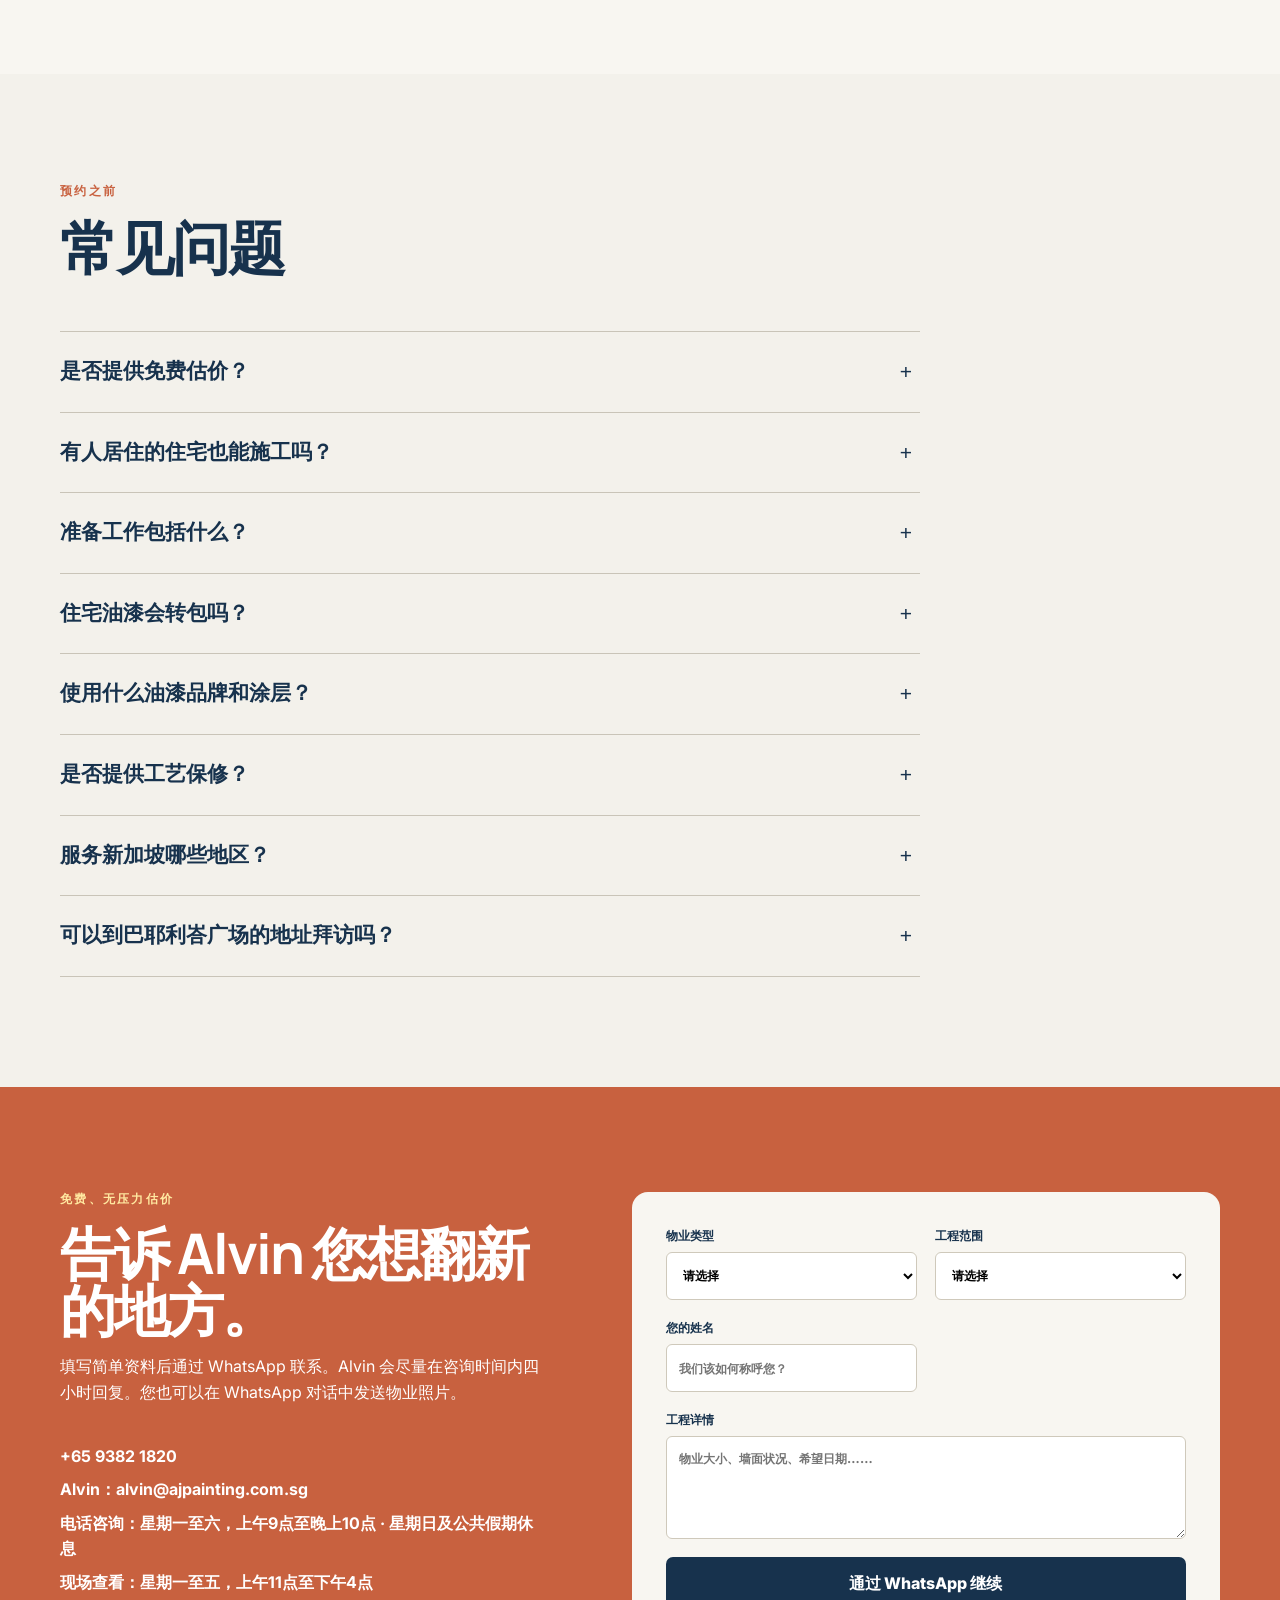
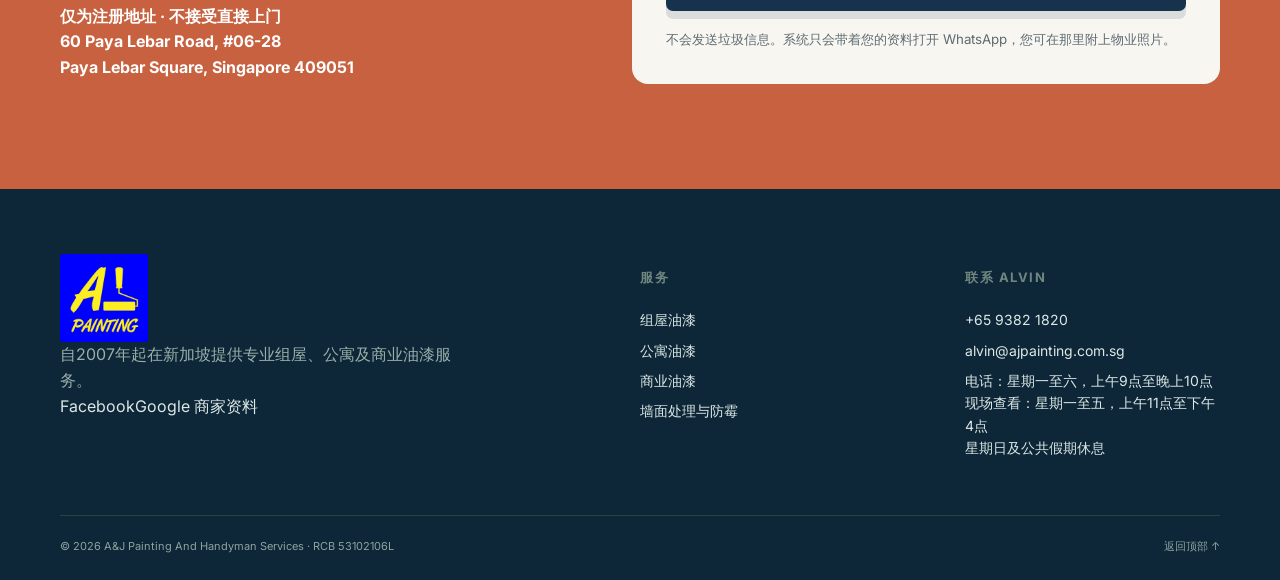
==== commit 0a835770: "Clarify holidays GST and registered address" ====
--- a/zh/index.html
+++ b/zh/index.html
@@ -47,7 +47,7 @@
     },
     "priceRange": "S$580 起",
     "currenciesAccepted": "SGD",
-    "paymentAccepted": "现金、PayNow、银行转账、信用卡、借记卡",
+    "paymentAccepted": "现金、PayNow、银行转账、信用卡、借记卡、免息分期付款",
     "knowsLanguage": ["English", "Mandarin"],
     "areaServed": {
       "@type": "Country",
@@ -70,7 +70,7 @@
       "dayOfWeek": ["Monday", "Tuesday", "Wednesday", "Thursday", "Friday", "Saturday"],
       "opens": "09:00",
       "closes": "22:00",
-      "description": "电话咨询时间"
+      "description": "电话咨询时间；星期日及公共假期休息"
     }],
     "contactPoint": {
       "@type": "ContactPoint",
@@ -83,7 +83,8 @@
         "@type": "OpeningHoursSpecification",
         "dayOfWeek": ["Monday", "Tuesday", "Wednesday", "Thursday", "Friday", "Saturday"],
         "opens": "09:00",
-        "closes": "22:00"
+        "closes": "22:00",
+        "description": "星期日及公共假期休息"
       }
     },
     "hasOfferCatalog": {
@@ -163,7 +164,7 @@
 
     <section class="section" id="pricing">
       <div class="container">
-        <div class="section-heading reveal"><p class="eyebrow">透明起价</p><h2>免费现场估价前的实用价格参考。</h2><p>每个单位的面积与墙面状况不同，最终工程范围和价格会在检查后确认。现场估价完全免费。</p></div>
+        <div class="section-heading reveal"><p class="eyebrow">透明起价</p><h2>免费现场估价前的实用价格参考。</h2><p>每个单位的面积与墙面状况不同，最终工程范围和价格会在检查后确认。现场估价完全免费。A&J 未注册消费税，因此不会另加 GST。</p></div>
         <div class="service-grid pricing-grid">
           <article class="service-card reveal"><span class="number">起价</span><h3>S$580</h3><p>单间油漆，视房间面积、墙面状况及颜色而定。</p><a href="#quote">索取房间报价 →</a></article>
           <article class="service-card reveal"><span class="number">起价</span><h3>S$780</h3><p>客厅油漆，准备及保护范围在现场查看时确认。</p><a href="#quote">索取客厅报价 →</a></article>
@@ -190,12 +191,13 @@
       <details class="reveal"><summary>使用什么油漆品牌和涂层？</summary><p>我们使用优质立邦与多乐士产品。浅色通常至少涂两层，深色可能需要三至五层。墙面有需要时会使用油性或水性底漆。</p></details>
       <details class="reveal"><summary>是否提供工艺保修？</summary><p>是。保修范围及修复条款视工程而定，会在报价时说明并列于发票。</p></details>
       <details class="reveal"><summary>服务新加坡哪些地区？</summary><p>我们服务全新加坡的屋主。请提供邮区和工程资料，以确认可预约时间。</p></details>
+      <details class="reveal"><summary>可以到巴耶利峇广场的地址拜访吗？</summary><p>不可以。该地点只是 A&J 的注册地址，并非接待顾客的办公室，不接受直接上门。请致电或 WhatsApp 联系 Alvin，安排到您的物业现场查看。</p></details>
     </div></div></section>
 
-    <section class="quote-section" id="quote"><div class="container quote-grid"><div class="reveal"><p class="eyebrow">免费、无压力估价</p><h2>告诉 Alvin 您想翻新的地方。</h2><p>填写简单资料后通过 WhatsApp 联系。Alvin 会尽量在咨询时间内四小时回复。您也可以在 WhatsApp 对话中发送物业照片。</p><div class="contact-list"><a href="tel:+6593821820">+65 9382 1820</a><a href="mailto:alvin@ajpainting.com.sg">Alvin：alvin@ajpainting.com.sg</a><span>电话咨询：星期一至六，上午9点至晚上10点 · 星期日休息</span><span>现场查看：星期一至五，上午11点至下午4点</span><span>60 Paya Lebar Road, #06-28<br>Paya Lebar Square, Singapore 409051</span></div></div><form id="quote-form" class="quote-form reveal" data-form-language="zh"><label>物业类型<select id="property" required><option value="">请选择</option><option>组屋</option><option>公寓</option><option>有地住宅</option><option>商业空间</option><option>其他</option></select></label><label>工程范围<select id="scope" required><option value="">请选择</option><option>全屋</option><option>部分房间</option><option>单间／特色墙</option><option>修补及重漆</option><option>防霉处理</option><option>其他</option></select></label><label>您的姓名<input id="name" type="text" autocomplete="name" required placeholder="我们该如何称呼您？"></label><label>工程详情<textarea id="details" rows="4" placeholder="物业大小、墙面状况、希望日期……"></textarea></label><button class="button" type="submit">通过 WhatsApp 继续</button><small>不会发送垃圾信息。系统只会带着您的资料打开 WhatsApp，您可在那里附上物业照片。</small></form></div></section>
+    <section class="quote-section" id="quote"><div class="container quote-grid"><div class="reveal"><p class="eyebrow">免费、无压力估价</p><h2>告诉 Alvin 您想翻新的地方。</h2><p>填写简单资料后通过 WhatsApp 联系。Alvin 会尽量在咨询时间内四小时回复。您也可以在 WhatsApp 对话中发送物业照片。</p><div class="contact-list"><a href="tel:+6593821820">+65 9382 1820</a><a href="mailto:alvin@ajpainting.com.sg">Alvin：alvin@ajpainting.com.sg</a><span>电话咨询：星期一至六，上午9点至晚上10点 · 星期日及公共假期休息</span><span>现场查看：星期一至五，上午11点至下午4点</span><span>仅为注册地址 · 不接受直接上门<br>60 Paya Lebar Road, #06-28<br>Paya Lebar Square, Singapore 409051</span></div></div><form id="quote-form" class="quote-form reveal" data-form-language="zh"><label>物业类型<select id="property" required><option value="">请选择</option><option>组屋</option><option>公寓</option><option>有地住宅</option><option>商业空间</option><option>其他</option></select></label><label>工程范围<select id="scope" required><option value="">请选择</option><option>全屋</option><option>部分房间</option><option>单间／特色墙</option><option>修补及重漆</option><option>防霉处理</option><option>其他</option></select></label><label>您的姓名<input id="name" type="text" autocomplete="name" required placeholder="我们该如何称呼您？"></label><label>工程详情<textarea id="details" rows="4" placeholder="物业大小、墙面状况、希望日期……"></textarea></label><button class="button" type="submit">通过 WhatsApp 继续</button><small>不会发送垃圾信息。系统只会带着您的资料打开 WhatsApp，您可在那里附上物业照片。</small></form></div></section>
   </main>
 
-  <footer><div class="container footer-grid"><div><a class="brand footer-brand" href="#top" aria-label="A&J 油漆主页"><img src="../assets/images/logo.png" alt="A&J 油漆" width="88" height="88"></a><p>自2007年起在新加坡提供专业组屋、公寓及商业油漆服务。</p><a href="https://www.facebook.com/ajpaintingsingapore/" target="_blank" rel="noopener">Facebook</a><a href="https://maps.app.goo.gl/hkcWptve9Jr11ZDr7?g_st=ic" target="_blank" rel="noopener">Google 商家资料</a></div><div><h3>服务</h3><a href="#services">组屋油漆</a><a href="#services">公寓油漆</a><a href="#services">商业油漆</a><a href="#services">墙面处理与防霉</a></div><div><h3>联系 Alvin</h3><a href="tel:+6593821820">+65 9382 1820</a><a href="mailto:alvin@ajpainting.com.sg">alvin@ajpainting.com.sg</a><p>电话：星期一至六，上午9点至晚上10点<br>现场查看：星期一至五，上午11点至下午4点<br>星期日休息</p></div></div><div class="container legal"><span>© <span id="year"></span> A&J Painting And Handyman Services · RCB 53102106L</span><a href="#top">返回顶部 ↑</a></div></footer>
+  <footer><div class="container footer-grid"><div><a class="brand footer-brand" href="#top" aria-label="A&J 油漆主页"><img src="../assets/images/logo.png" alt="A&J 油漆" width="88" height="88"></a><p>自2007年起在新加坡提供专业组屋、公寓及商业油漆服务。</p><a href="https://www.facebook.com/ajpaintingsingapore/" target="_blank" rel="noopener">Facebook</a><a href="https://maps.app.goo.gl/hkcWptve9Jr11ZDr7?g_st=ic" target="_blank" rel="noopener">Google 商家资料</a></div><div><h3>服务</h3><a href="#services">组屋油漆</a><a href="#services">公寓油漆</a><a href="#services">商业油漆</a><a href="#services">墙面处理与防霉</a></div><div><h3>联系 Alvin</h3><a href="tel:+6593821820">+65 9382 1820</a><a href="mailto:alvin@ajpainting.com.sg">alvin@ajpainting.com.sg</a><p>电话：星期一至六，上午9点至晚上10点<br>现场查看：星期一至五，上午11点至下午4点<br>星期日及公共假期休息</p></div></div><div class="container legal"><span>© <span id="year"></span> A&J Painting And Handyman Services · RCB 53102106L</span><a href="#top">返回顶部 ↑</a></div></footer>
 
   <a class="whatsapp-float" href="https://wa.me/6593821820?text=%E6%82%A8%E5%A5%BDA%26J%E6%B2%B9%E6%BC%86%EF%BC%8C%E6%88%91%E6%83%B3%E7%B4%A2%E5%8F%96%E5%85%8D%E8%B4%B9%E6%8A%A5%E4%BB%B7%E3%80%82" target="_blank" rel="noopener" aria-label="通过 WhatsApp 联系 A&J 油漆"><span>●</span> WhatsApp 咨询</a>
   <script src="../script.js" defer></script>
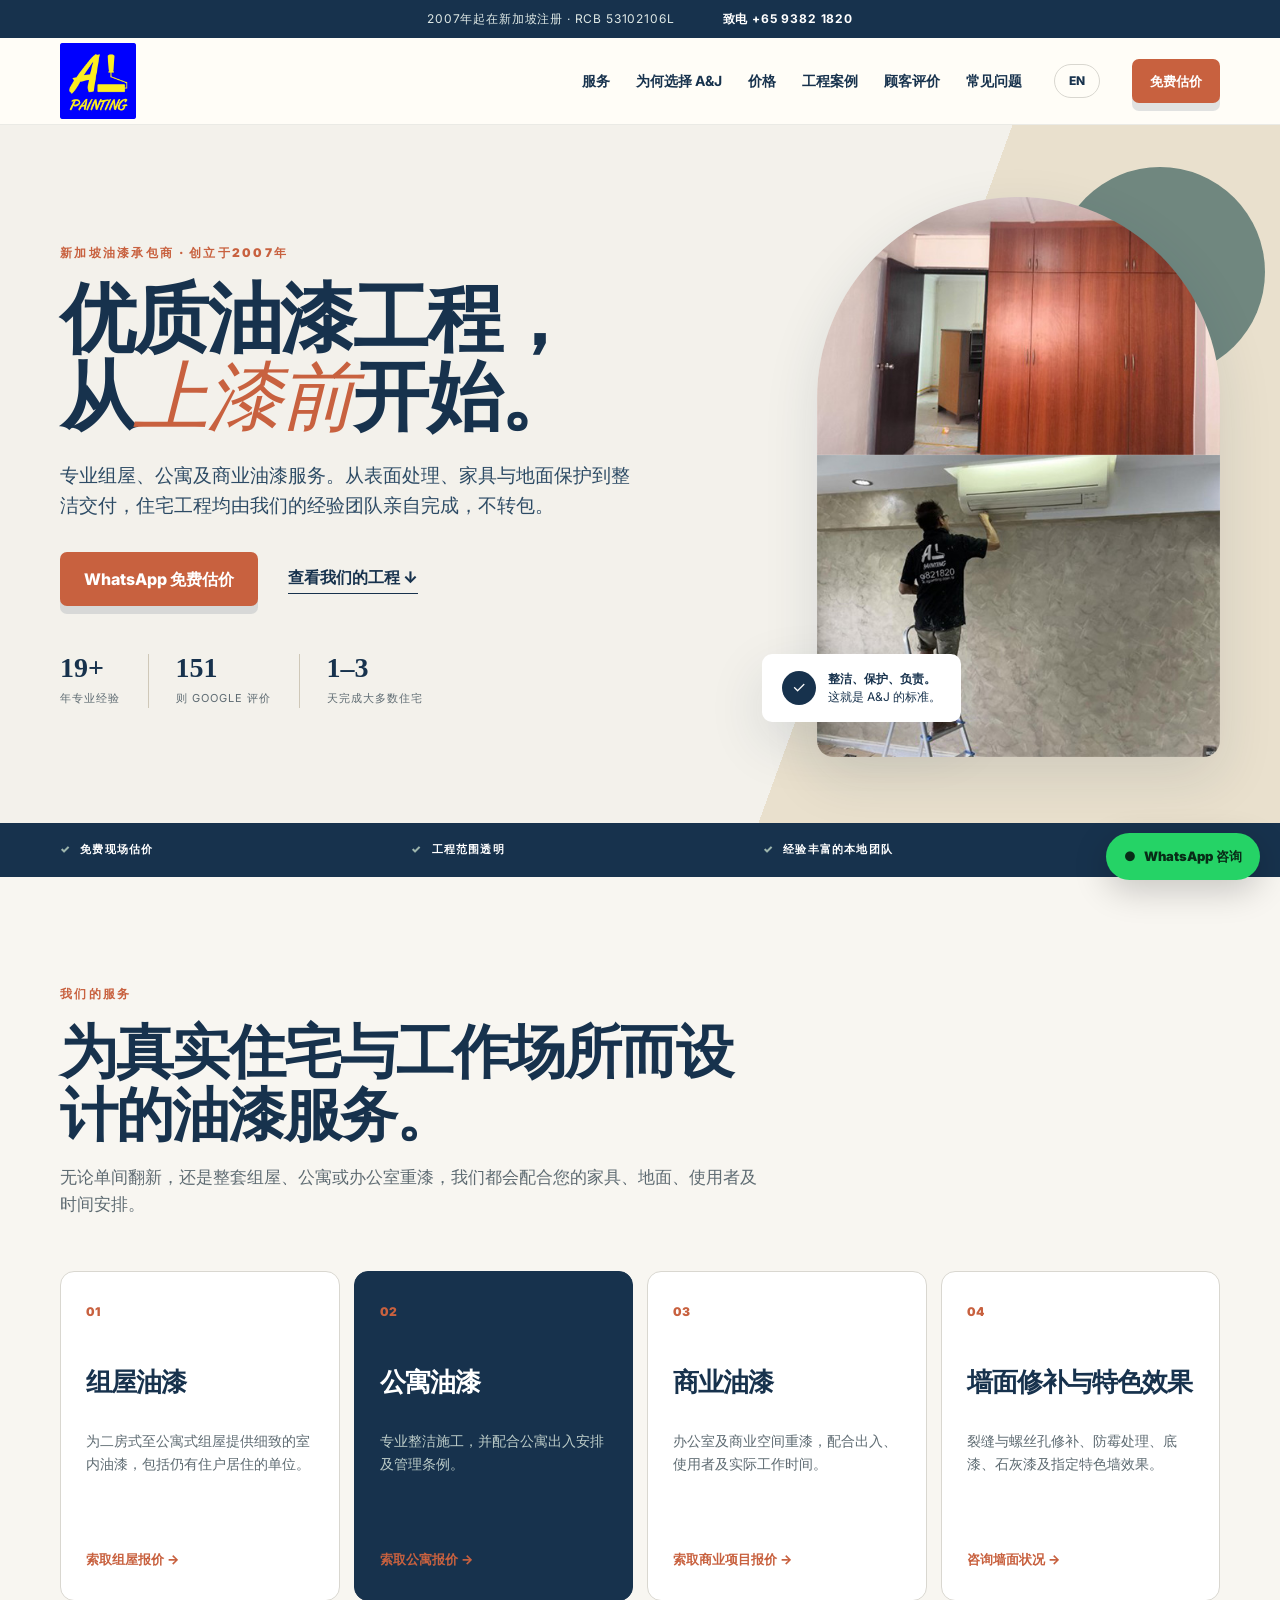
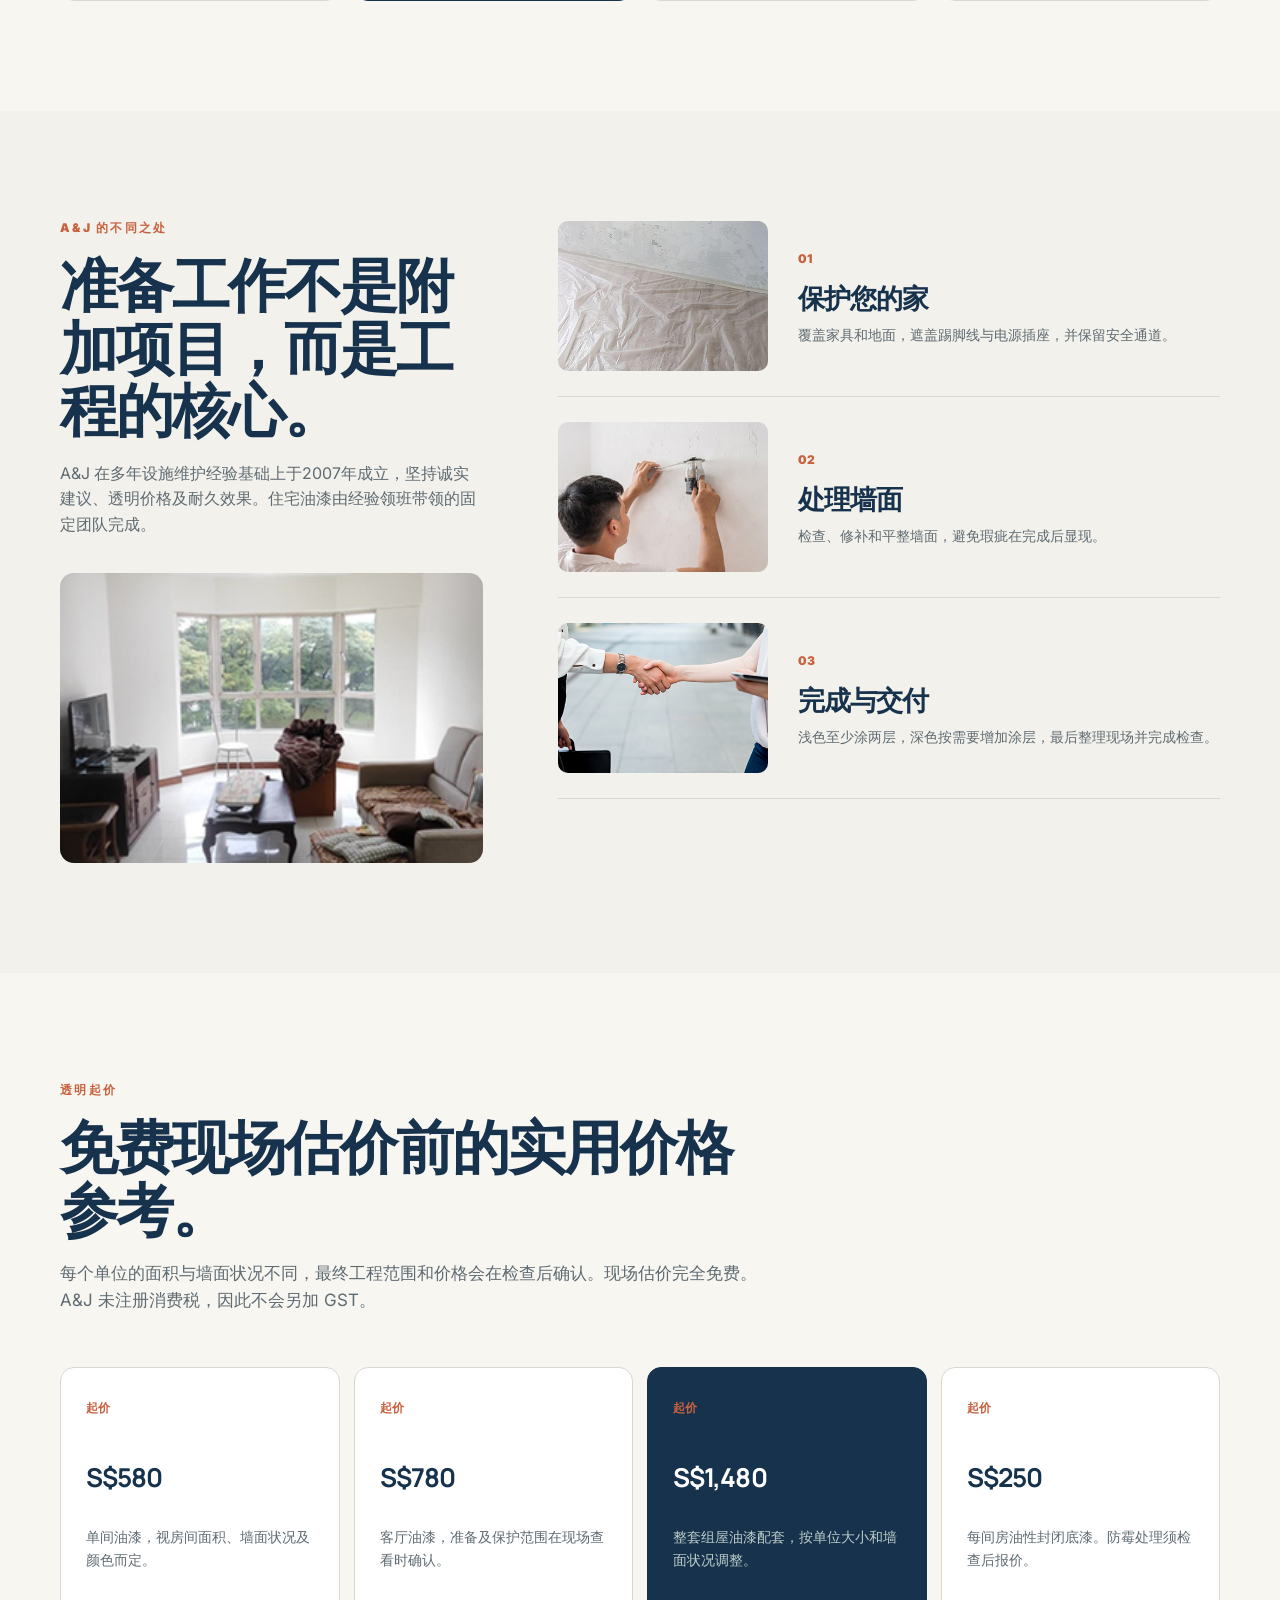
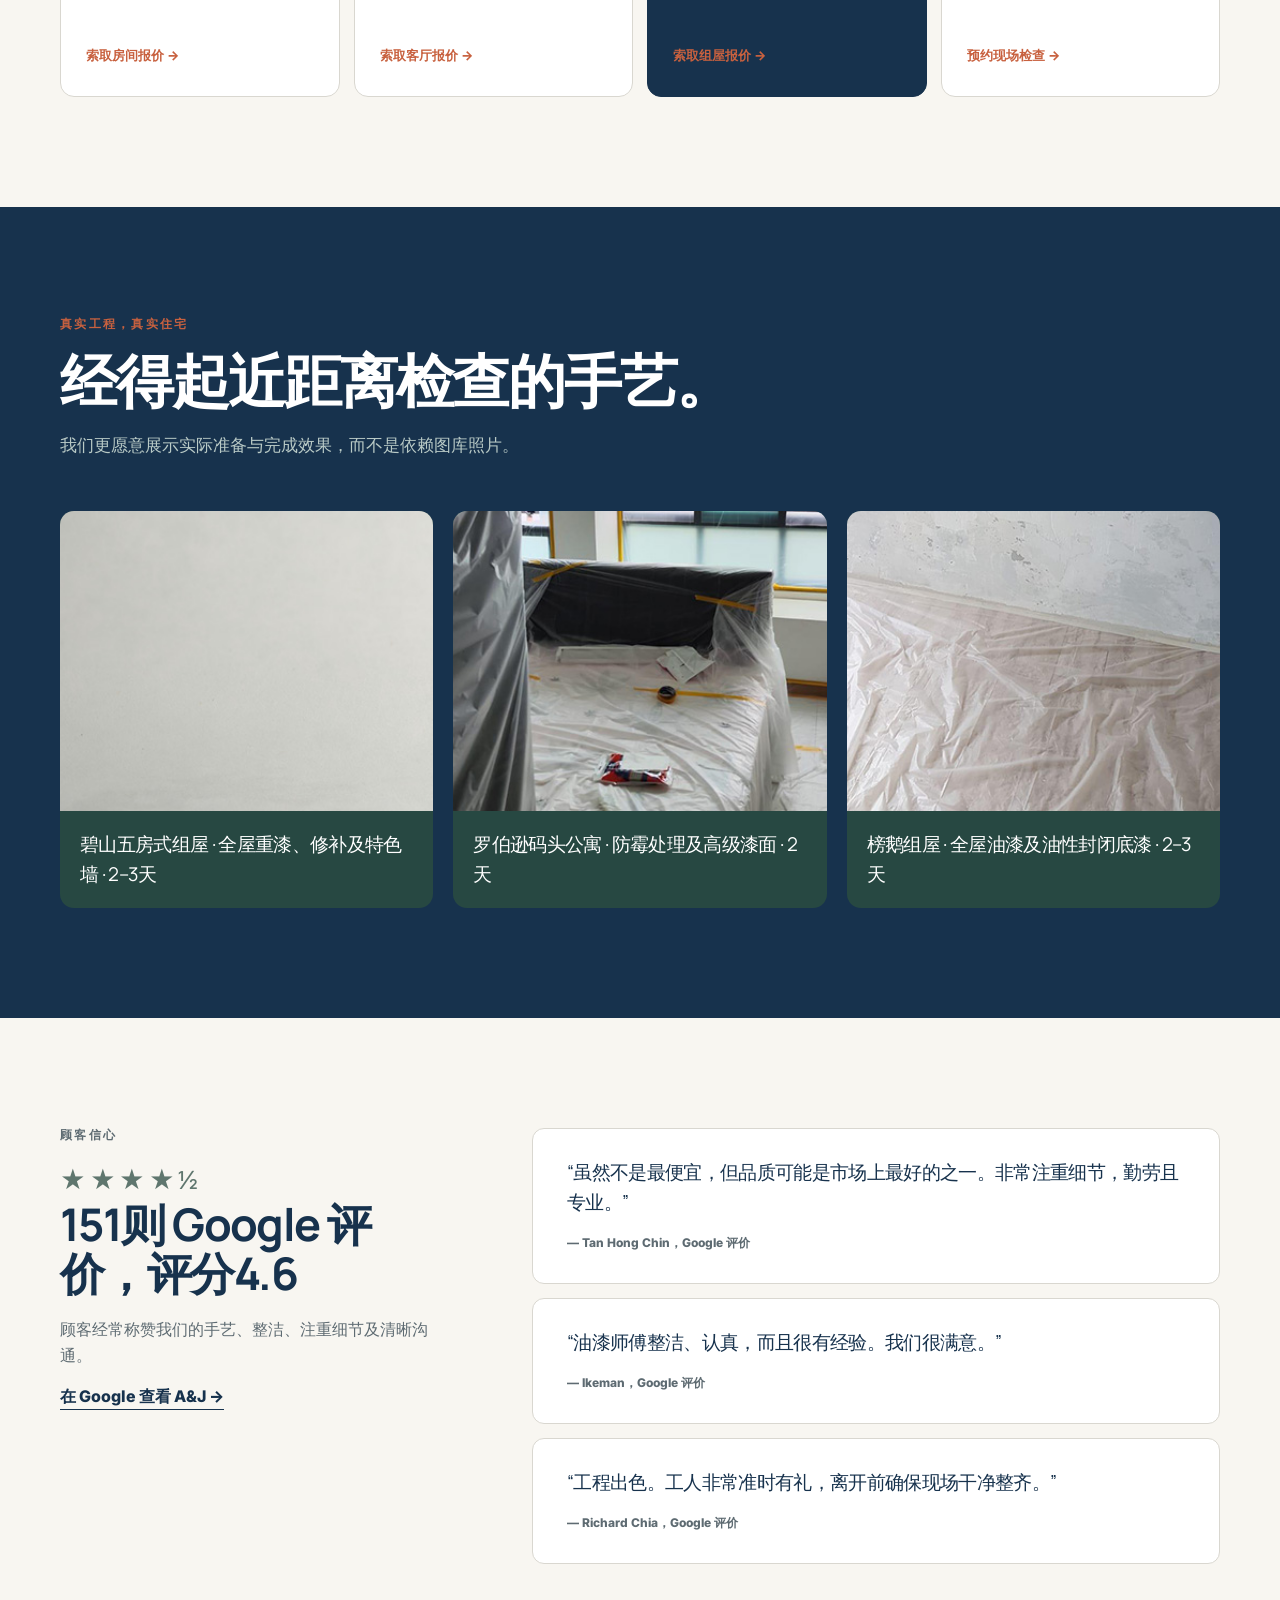
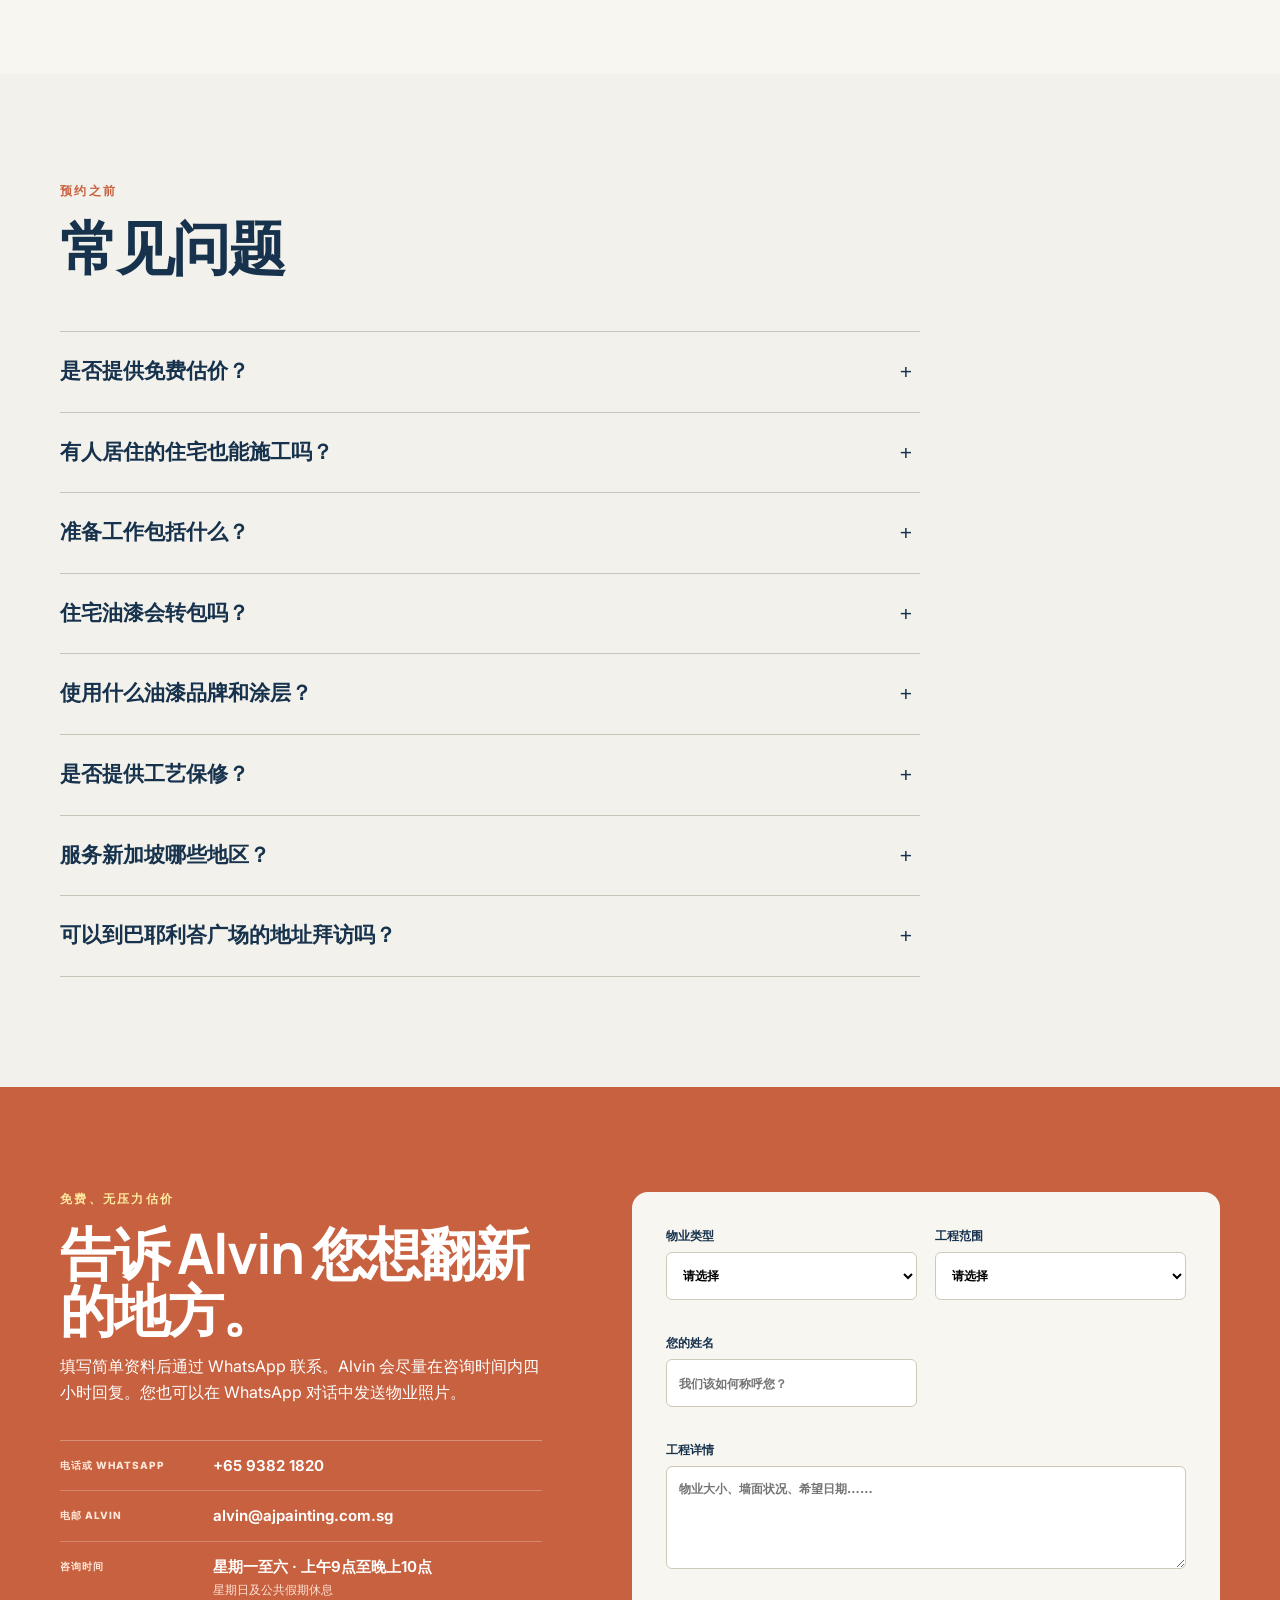
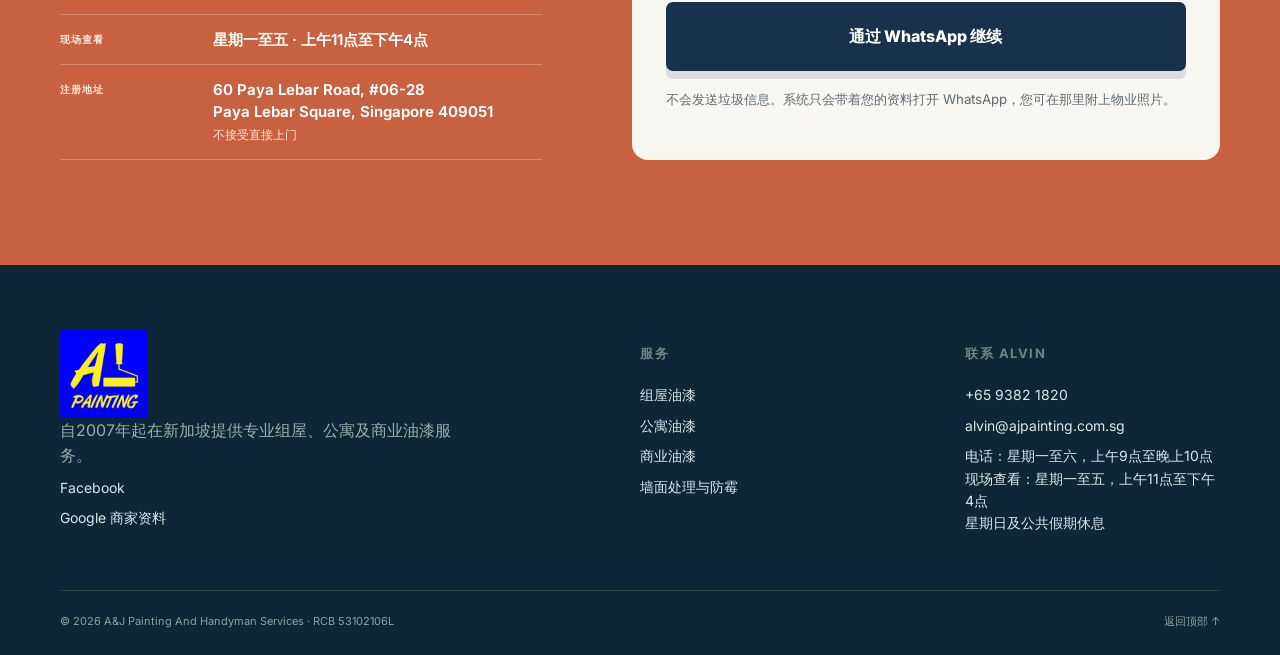
==== commit 388d98a9: "Improve quotation contact layout" ====
--- a/zh/index.html
+++ b/zh/index.html
@@ -194,7 +194,7 @@
       <details class="reveal"><summary>可以到巴耶利峇广场的地址拜访吗？</summary><p>不可以。该地点只是 A&J 的注册地址，并非接待顾客的办公室，不接受直接上门。请致电或 WhatsApp 联系 Alvin，安排到您的物业现场查看。</p></details>
     </div></div></section>
 
-    <section class="quote-section" id="quote"><div class="container quote-grid"><div class="reveal"><p class="eyebrow">免费、无压力估价</p><h2>告诉 Alvin 您想翻新的地方。</h2><p>填写简单资料后通过 WhatsApp 联系。Alvin 会尽量在咨询时间内四小时回复。您也可以在 WhatsApp 对话中发送物业照片。</p><div class="contact-list"><a href="tel:+6593821820">+65 9382 1820</a><a href="mailto:alvin@ajpainting.com.sg">Alvin：alvin@ajpainting.com.sg</a><span>电话咨询：星期一至六，上午9点至晚上10点 · 星期日及公共假期休息</span><span>现场查看：星期一至五，上午11点至下午4点</span><span>仅为注册地址 · 不接受直接上门<br>60 Paya Lebar Road, #06-28<br>Paya Lebar Square, Singapore 409051</span></div></div><form id="quote-form" class="quote-form reveal" data-form-language="zh"><label>物业类型<select id="property" required><option value="">请选择</option><option>组屋</option><option>公寓</option><option>有地住宅</option><option>商业空间</option><option>其他</option></select></label><label>工程范围<select id="scope" required><option value="">请选择</option><option>全屋</option><option>部分房间</option><option>单间／特色墙</option><option>修补及重漆</option><option>防霉处理</option><option>其他</option></select></label><label>您的姓名<input id="name" type="text" autocomplete="name" required placeholder="我们该如何称呼您？"></label><label>工程详情<textarea id="details" rows="4" placeholder="物业大小、墙面状况、希望日期……"></textarea></label><button class="button" type="submit">通过 WhatsApp 继续</button><small>不会发送垃圾信息。系统只会带着您的资料打开 WhatsApp，您可在那里附上物业照片。</small></form></div></section>
+    <section class="quote-section" id="quote"><div class="container quote-grid"><div class="reveal"><p class="eyebrow">免费、无压力估价</p><h2>告诉 Alvin 您想翻新的地方。</h2><p>填写简单资料后通过 WhatsApp 联系。Alvin 会尽量在咨询时间内四小时回复。您也可以在 WhatsApp 对话中发送物业照片。</p><div class="contact-list"><div class="contact-item"><span class="contact-label">电话或 WhatsApp</span><a href="tel:+6593821820">+65 9382 1820</a></div><div class="contact-item"><span class="contact-label">电邮 Alvin</span><a href="mailto:alvin@ajpainting.com.sg">alvin@ajpainting.com.sg</a></div><div class="contact-item"><span class="contact-label">咨询时间</span><span>星期一至六 · 上午9点至晚上10点<br><small>星期日及公共假期休息</small></span></div><div class="contact-item"><span class="contact-label">现场查看</span><span>星期一至五 · 上午11点至下午4点</span></div><div class="contact-item"><span class="contact-label">注册地址</span><address>60 Paya Lebar Road, #06-28<br>Paya Lebar Square, Singapore 409051<br><small>不接受直接上门</small></address></div></div></div><form id="quote-form" class="quote-form reveal" data-form-language="zh"><label>物业类型<select id="property" required><option value="">请选择</option><option>组屋</option><option>公寓</option><option>有地住宅</option><option>商业空间</option><option>其他</option></select></label><label>工程范围<select id="scope" required><option value="">请选择</option><option>全屋</option><option>部分房间</option><option>单间／特色墙</option><option>修补及重漆</option><option>防霉处理</option><option>其他</option></select></label><label>您的姓名<input id="name" type="text" autocomplete="name" required placeholder="我们该如何称呼您？"></label><label>工程详情<textarea id="details" rows="4" placeholder="物业大小、墙面状况、希望日期……"></textarea></label><button class="button" type="submit">通过 WhatsApp 继续</button><small>不会发送垃圾信息。系统只会带着您的资料打开 WhatsApp，您可在那里附上物业照片。</small></form></div></section>
   </main>
 
   <footer><div class="container footer-grid"><div><a class="brand footer-brand" href="#top" aria-label="A&J 油漆主页"><img src="../assets/images/logo.png" alt="A&J 油漆" width="88" height="88"></a><p>自2007年起在新加坡提供专业组屋、公寓及商业油漆服务。</p><a href="https://www.facebook.com/ajpaintingsingapore/" target="_blank" rel="noopener">Facebook</a><a href="https://maps.app.goo.gl/hkcWptve9Jr11ZDr7?g_st=ic" target="_blank" rel="noopener">Google 商家资料</a></div><div><h3>服务</h3><a href="#services">组屋油漆</a><a href="#services">公寓油漆</a><a href="#services">商业油漆</a><a href="#services">墙面处理与防霉</a></div><div><h3>联系 Alvin</h3><a href="tel:+6593821820">+65 9382 1820</a><a href="mailto:alvin@ajpainting.com.sg">alvin@ajpainting.com.sg</a><p>电话：星期一至六，上午9点至晚上10点<br>现场查看：星期一至五，上午11点至下午4点<br>星期日及公共假期休息</p></div></div><div class="container legal"><span>© <span id="year"></span> A&J Painting And Handyman Services · RCB 53102106L</span><a href="#top">返回顶部 ↑</a></div></footer>
--- a/styles.css
+++ b/styles.css
@@ -16,3 +16,5 @@
 html body .quote-section .button:hover{background:#0d253b}
 .language-toggle{display:inline-flex;align-items:center;justify-content:center;min-width:46px;height:34px;padding:0 10px;border:1px solid var(--line);border-radius:999px;font-size:12px;font-weight:800;white-space:nowrap}.language-toggle:hover{border-color:var(--orange);color:var(--orange)}@media(max-width:650px){.language-toggle{margin-left:auto}.nav{gap:10px}}
 html body footer{background:#0d2638}
+.footer-grid>div:first-child>a:not(.footer-brand){display:block;width:max-content;margin-top:8px;font-size:14px}.footer-grid>div:first-child>a:not(.footer-brand):hover{color:var(--yellow)}
+.contact-list{margin-top:34px;display:block;font-weight:400;border-top:1px solid rgba(255,255,255,.3)}.contact-item{display:grid;grid-template-columns:135px minmax(0,1fr);gap:18px;padding:14px 0;border-bottom:1px solid rgba(255,255,255,.24);line-height:1.45}.contact-label{font-size:10px;font-weight:800;letter-spacing:.1em;text-transform:uppercase;color:#ffe8d9;padding-top:3px}.contact-item>a,.contact-item>span:not(.contact-label),.contact-item address{font-size:15px;font-weight:650;color:#fff}.contact-item address{font-style:normal}.contact-item small{font-size:12px;font-weight:500;color:#ffe3d7}@media(max-width:650px){.contact-item{grid-template-columns:1fr;gap:3px;padding:12px 0}.contact-label{padding-top:0}}
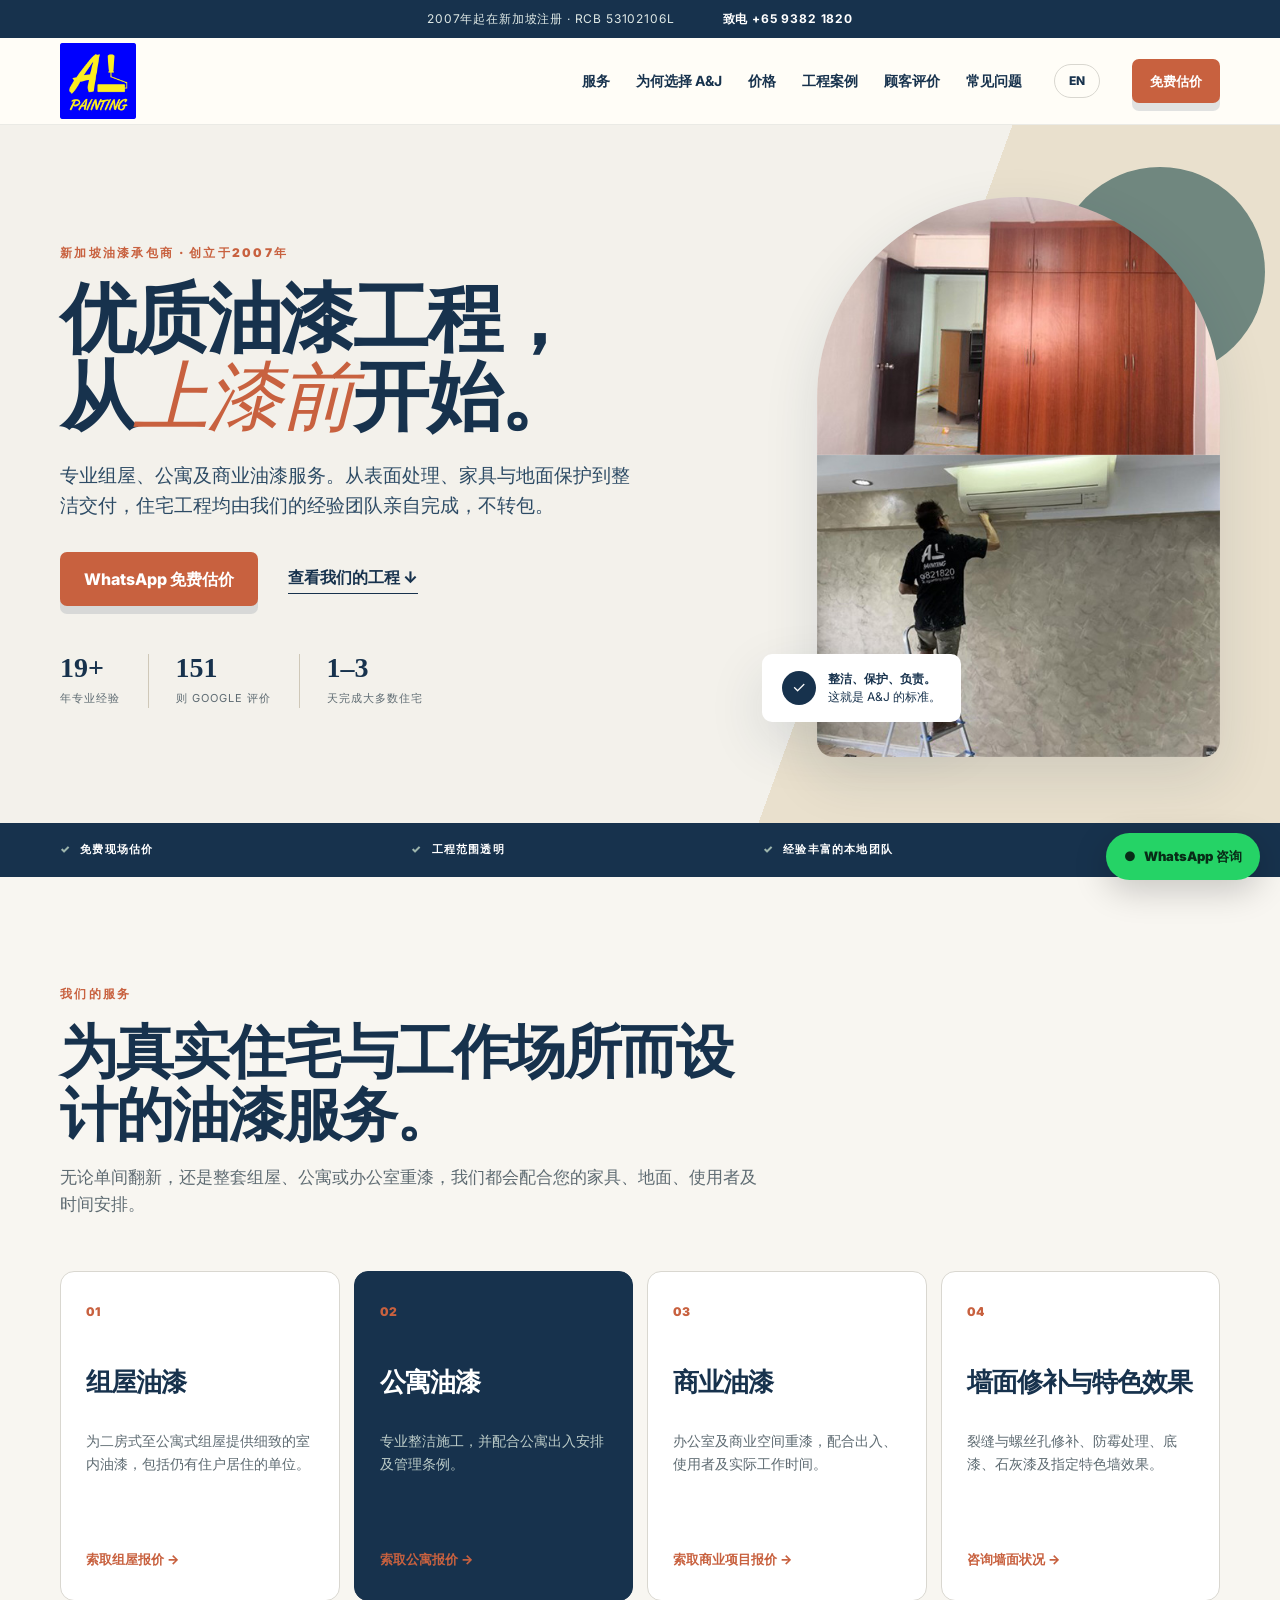
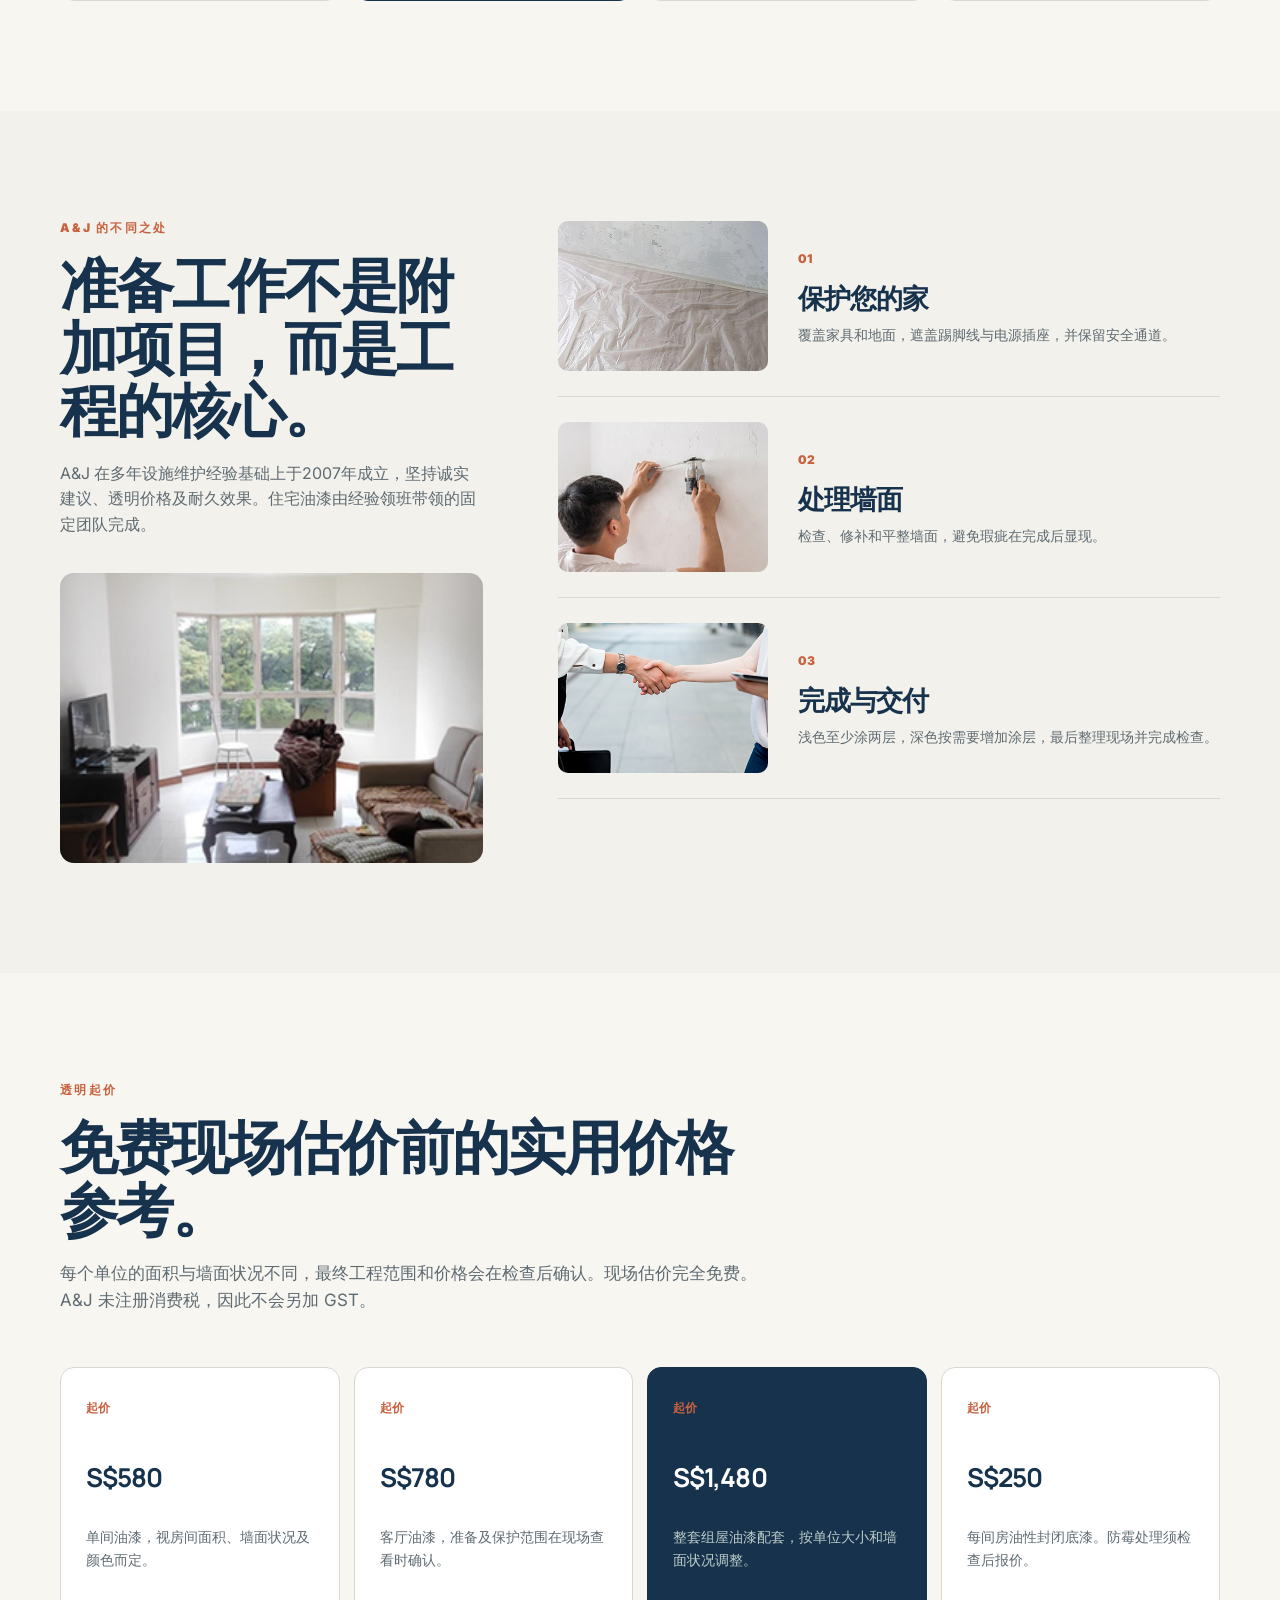
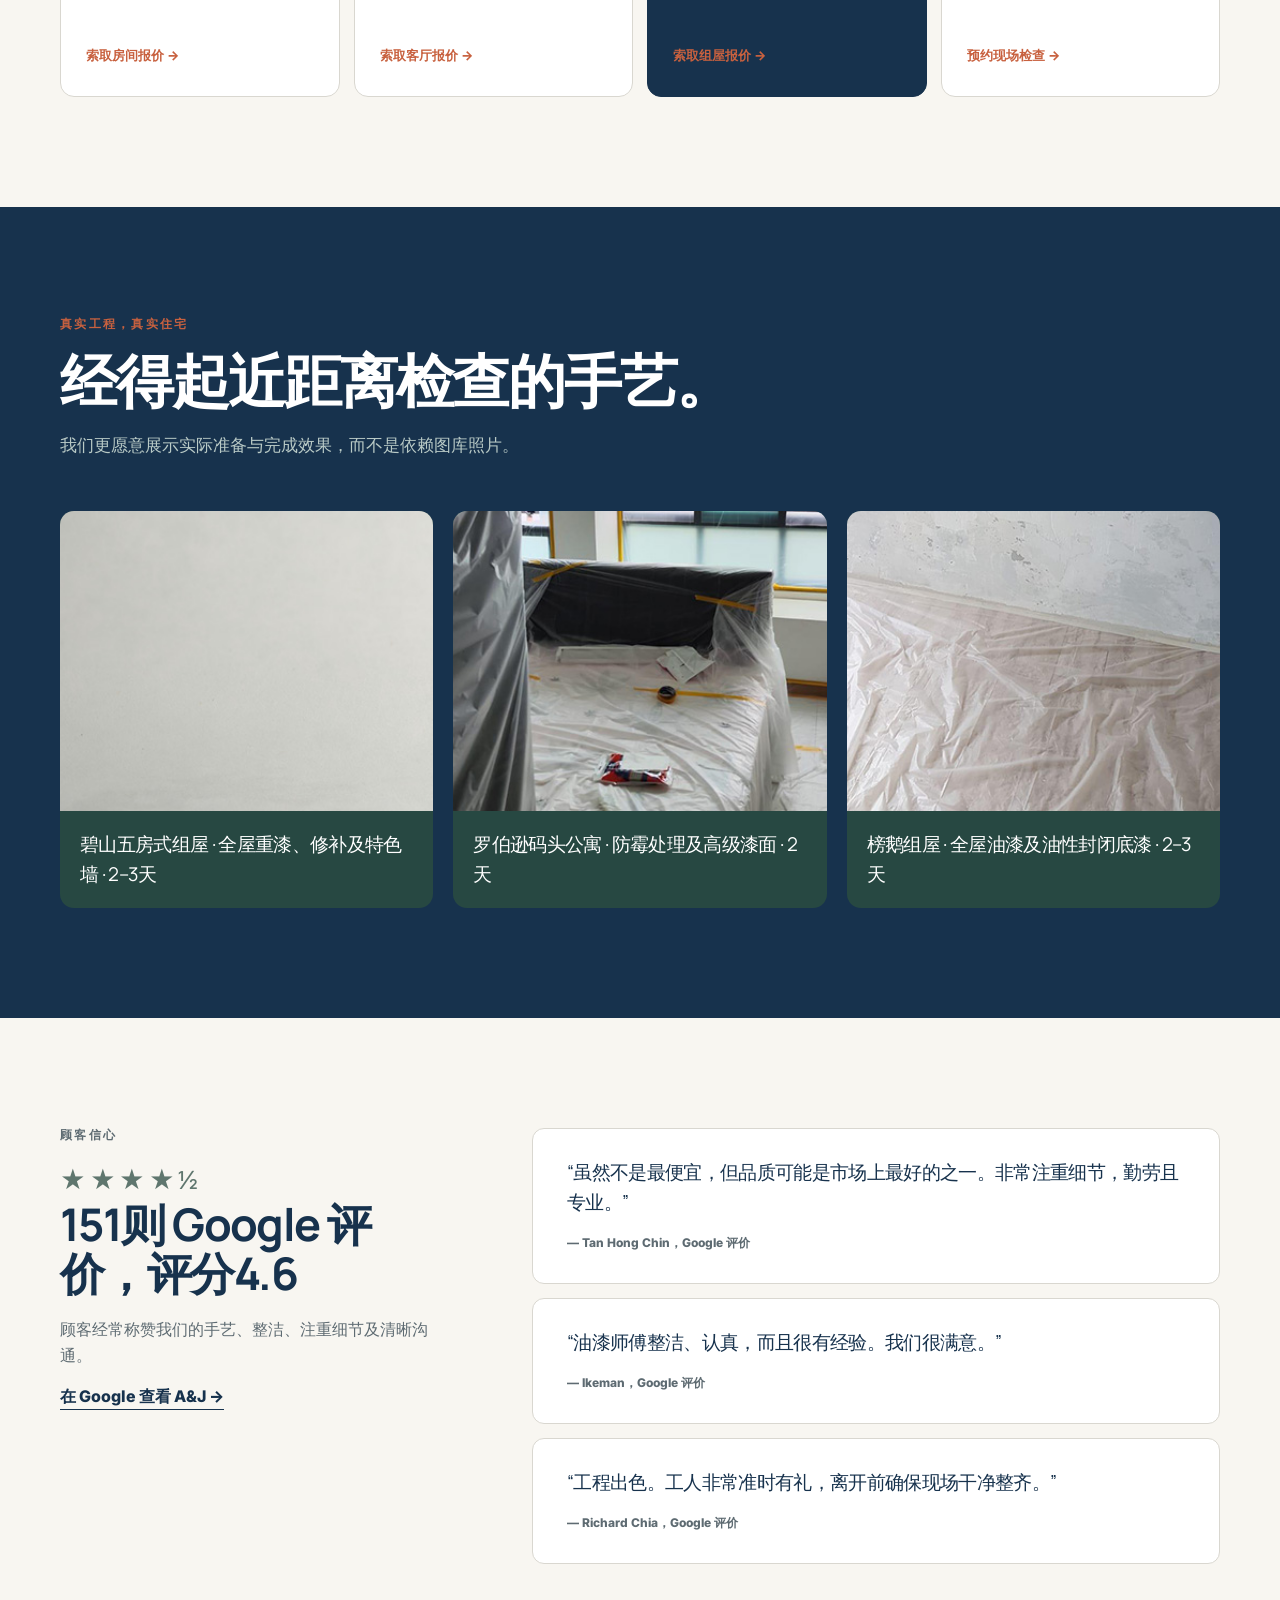
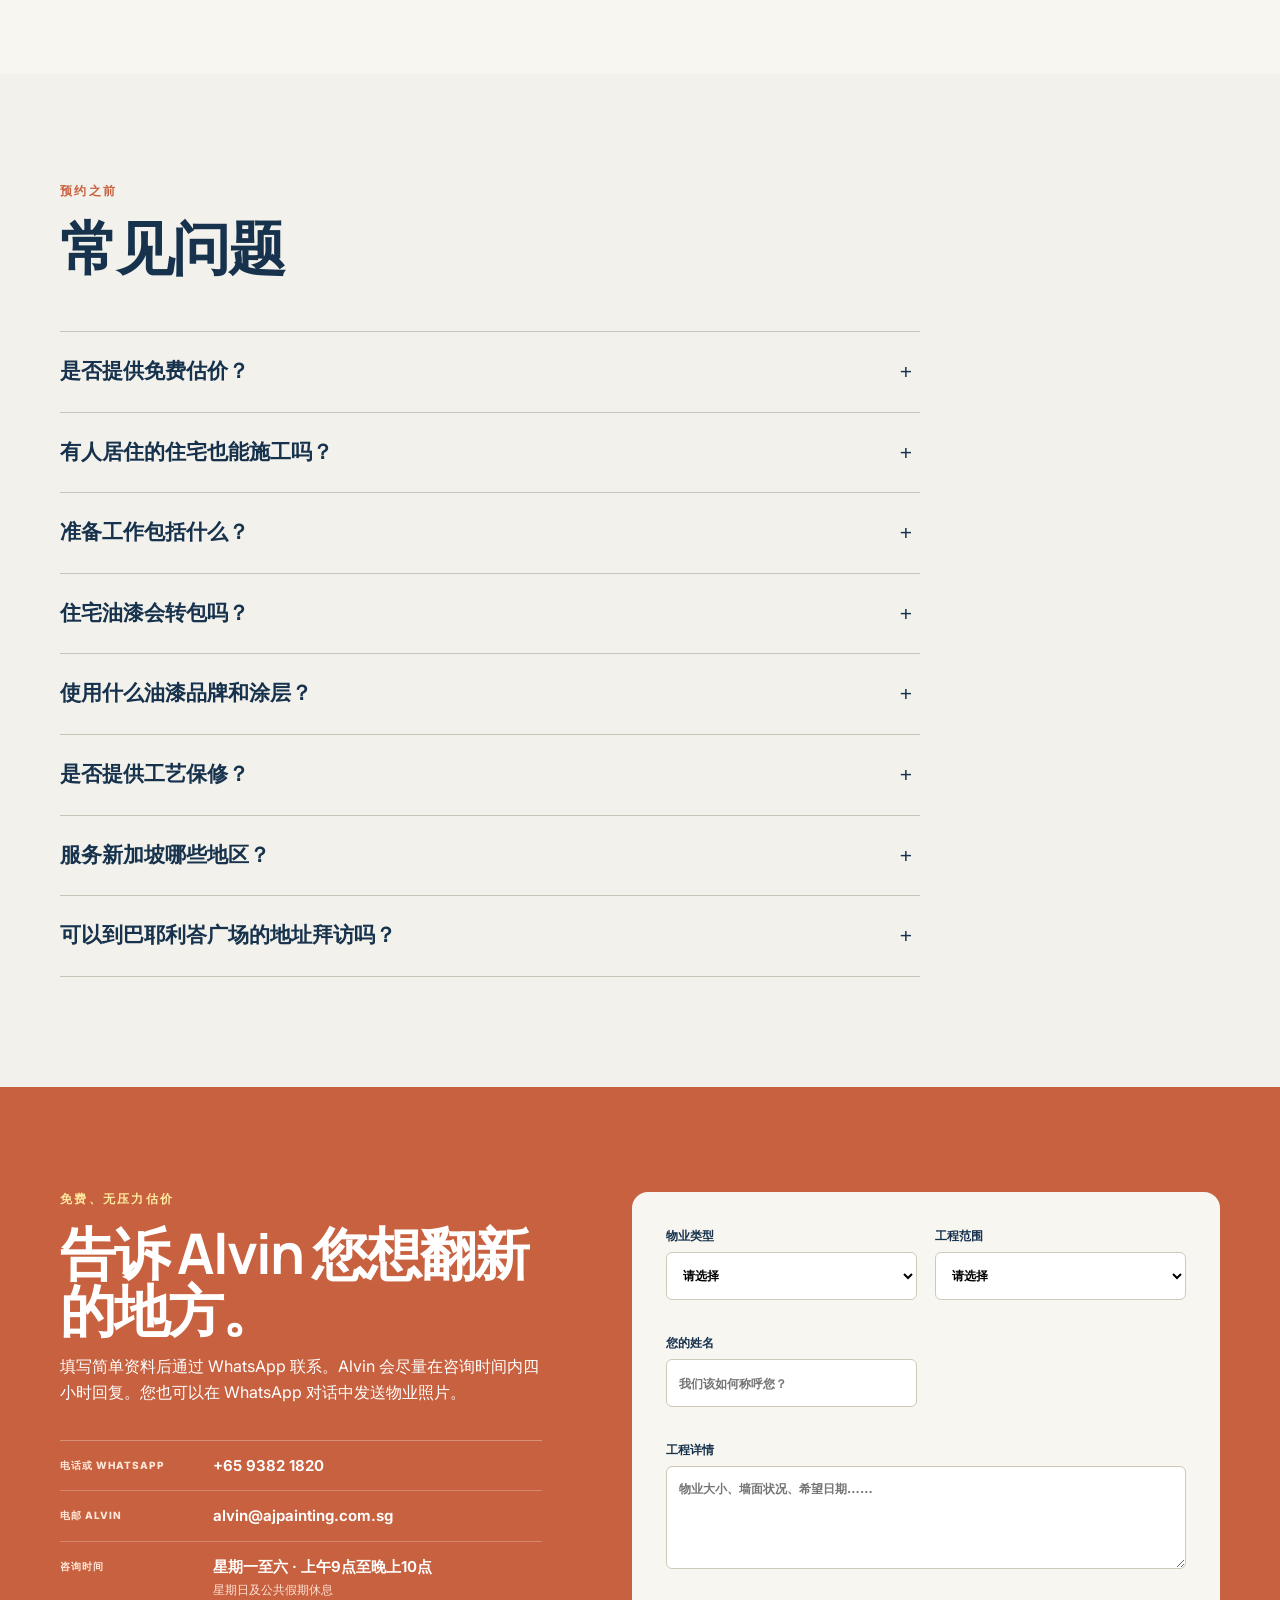
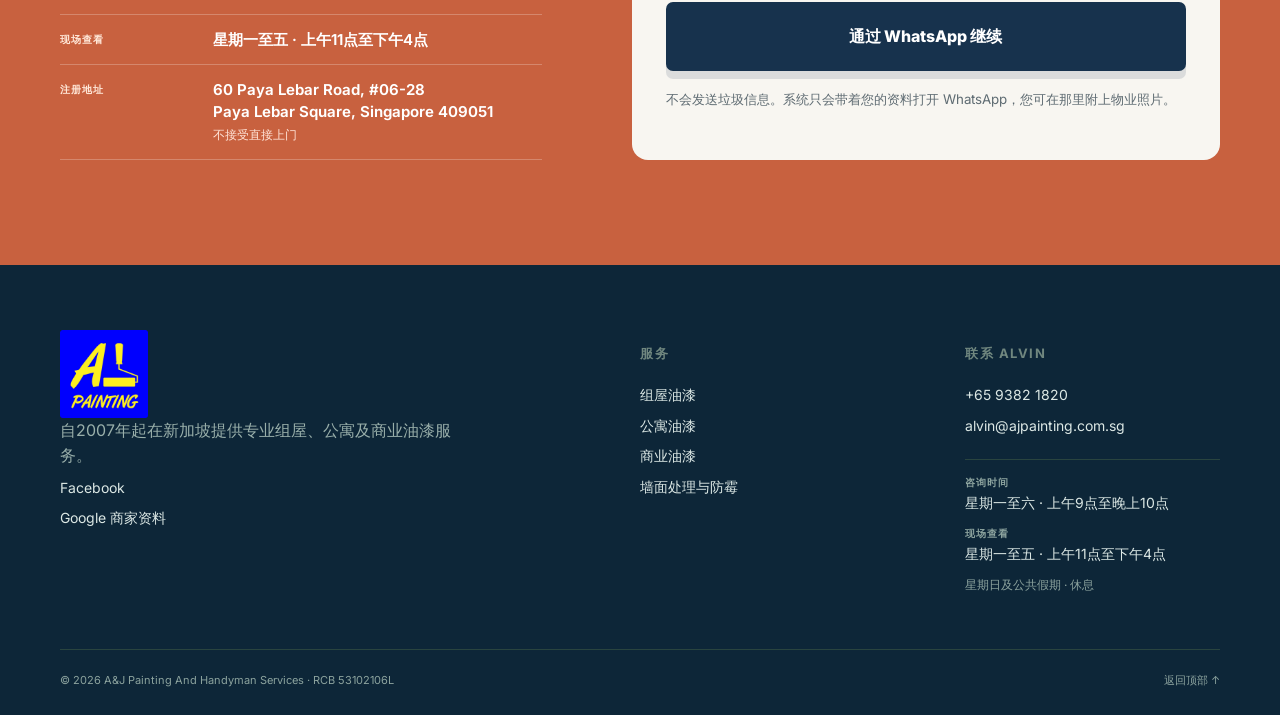
==== commit cb4e9223: "Improve footer contact hierarchy" ====
--- a/zh/index.html
+++ b/zh/index.html
@@ -197,7 +197,7 @@
     <section class="quote-section" id="quote"><div class="container quote-grid"><div class="reveal"><p class="eyebrow">免费、无压力估价</p><h2>告诉 Alvin 您想翻新的地方。</h2><p>填写简单资料后通过 WhatsApp 联系。Alvin 会尽量在咨询时间内四小时回复。您也可以在 WhatsApp 对话中发送物业照片。</p><div class="contact-list"><div class="contact-item"><span class="contact-label">电话或 WhatsApp</span><a href="tel:+6593821820">+65 9382 1820</a></div><div class="contact-item"><span class="contact-label">电邮 Alvin</span><a href="mailto:alvin@ajpainting.com.sg">alvin@ajpainting.com.sg</a></div><div class="contact-item"><span class="contact-label">咨询时间</span><span>星期一至六 · 上午9点至晚上10点<br><small>星期日及公共假期休息</small></span></div><div class="contact-item"><span class="contact-label">现场查看</span><span>星期一至五 · 上午11点至下午4点</span></div><div class="contact-item"><span class="contact-label">注册地址</span><address>60 Paya Lebar Road, #06-28<br>Paya Lebar Square, Singapore 409051<br><small>不接受直接上门</small></address></div></div></div><form id="quote-form" class="quote-form reveal" data-form-language="zh"><label>物业类型<select id="property" required><option value="">请选择</option><option>组屋</option><option>公寓</option><option>有地住宅</option><option>商业空间</option><option>其他</option></select></label><label>工程范围<select id="scope" required><option value="">请选择</option><option>全屋</option><option>部分房间</option><option>单间／特色墙</option><option>修补及重漆</option><option>防霉处理</option><option>其他</option></select></label><label>您的姓名<input id="name" type="text" autocomplete="name" required placeholder="我们该如何称呼您？"></label><label>工程详情<textarea id="details" rows="4" placeholder="物业大小、墙面状况、希望日期……"></textarea></label><button class="button" type="submit">通过 WhatsApp 继续</button><small>不会发送垃圾信息。系统只会带着您的资料打开 WhatsApp，您可在那里附上物业照片。</small></form></div></section>
   </main>
 
-  <footer><div class="container footer-grid"><div><a class="brand footer-brand" href="#top" aria-label="A&J 油漆主页"><img src="../assets/images/logo.png" alt="A&J 油漆" width="88" height="88"></a><p>自2007年起在新加坡提供专业组屋、公寓及商业油漆服务。</p><a href="https://www.facebook.com/ajpaintingsingapore/" target="_blank" rel="noopener">Facebook</a><a href="https://maps.app.goo.gl/hkcWptve9Jr11ZDr7?g_st=ic" target="_blank" rel="noopener">Google 商家资料</a></div><div><h3>服务</h3><a href="#services">组屋油漆</a><a href="#services">公寓油漆</a><a href="#services">商业油漆</a><a href="#services">墙面处理与防霉</a></div><div><h3>联系 Alvin</h3><a href="tel:+6593821820">+65 9382 1820</a><a href="mailto:alvin@ajpainting.com.sg">alvin@ajpainting.com.sg</a><p>电话：星期一至六，上午9点至晚上10点<br>现场查看：星期一至五，上午11点至下午4点<br>星期日及公共假期休息</p></div></div><div class="container legal"><span>© <span id="year"></span> A&J Painting And Handyman Services · RCB 53102106L</span><a href="#top">返回顶部 ↑</a></div></footer>
+  <footer><div class="container footer-grid"><div><a class="brand footer-brand" href="#top" aria-label="A&J 油漆主页"><img src="../assets/images/logo.png" alt="A&J 油漆" width="88" height="88"></a><p>自2007年起在新加坡提供专业组屋、公寓及商业油漆服务。</p><a href="https://www.facebook.com/ajpaintingsingapore/" target="_blank" rel="noopener">Facebook</a><a href="https://maps.app.goo.gl/hkcWptve9Jr11ZDr7?g_st=ic" target="_blank" rel="noopener">Google 商家资料</a></div><div><h3>服务</h3><a href="#services">组屋油漆</a><a href="#services">公寓油漆</a><a href="#services">商业油漆</a><a href="#services">墙面处理与防霉</a></div><div class="footer-contact"><h3>联系 Alvin</h3><a href="tel:+6593821820">+65 9382 1820</a><a href="mailto:alvin@ajpainting.com.sg">alvin@ajpainting.com.sg</a><div class="footer-hours"><span>咨询时间</span><p>星期一至六 · 上午9点至晚上10点</p><span>现场查看</span><p>星期一至五 · 上午11点至下午4点</p><small>星期日及公共假期 · 休息</small></div></div></div><div class="container legal"><span>© <span id="year"></span> A&J Painting And Handyman Services · RCB 53102106L</span><a href="#top">返回顶部 ↑</a></div></footer>
 
   <a class="whatsapp-float" href="https://wa.me/6593821820?text=%E6%82%A8%E5%A5%BDA%26J%E6%B2%B9%E6%BC%86%EF%BC%8C%E6%88%91%E6%83%B3%E7%B4%A2%E5%8F%96%E5%85%8D%E8%B4%B9%E6%8A%A5%E4%BB%B7%E3%80%82" target="_blank" rel="noopener" aria-label="通过 WhatsApp 联系 A&J 油漆"><span>●</span> WhatsApp 咨询</a>
   <script src="../script.js" defer></script>
--- a/styles.css
+++ b/styles.css
@@ -18,3 +18,4 @@
 html body footer{background:#0d2638}
 .footer-grid>div:first-child>a:not(.footer-brand){display:block;width:max-content;margin-top:8px;font-size:14px}.footer-grid>div:first-child>a:not(.footer-brand):hover{color:var(--yellow)}
 .contact-list{margin-top:34px;display:block;font-weight:400;border-top:1px solid rgba(255,255,255,.3)}.contact-item{display:grid;grid-template-columns:135px minmax(0,1fr);gap:18px;padding:14px 0;border-bottom:1px solid rgba(255,255,255,.24);line-height:1.45}.contact-label{font-size:10px;font-weight:800;letter-spacing:.1em;text-transform:uppercase;color:#ffe8d9;padding-top:3px}.contact-item>a,.contact-item>span:not(.contact-label),.contact-item address{font-size:15px;font-weight:650;color:#fff}.contact-item address{font-style:normal}.contact-item small{font-size:12px;font-weight:500;color:#ffe3d7}@media(max-width:650px){.contact-item{grid-template-columns:1fr;gap:3px;padding:12px 0}.contact-label{padding-top:0}}
+.footer-hours{margin-top:14px;padding-top:14px;border-top:1px solid #29443f;display:grid;gap:2px}.footer-hours span{margin-top:8px;color:#8ca39e;font-size:10px;font-weight:800;letter-spacing:.1em;text-transform:uppercase}.footer-hours span:first-child{margin-top:0}.footer-hours p{color:#dce8e5}.footer-hours small{margin-top:8px;color:#8ca39e;font-size:12px}
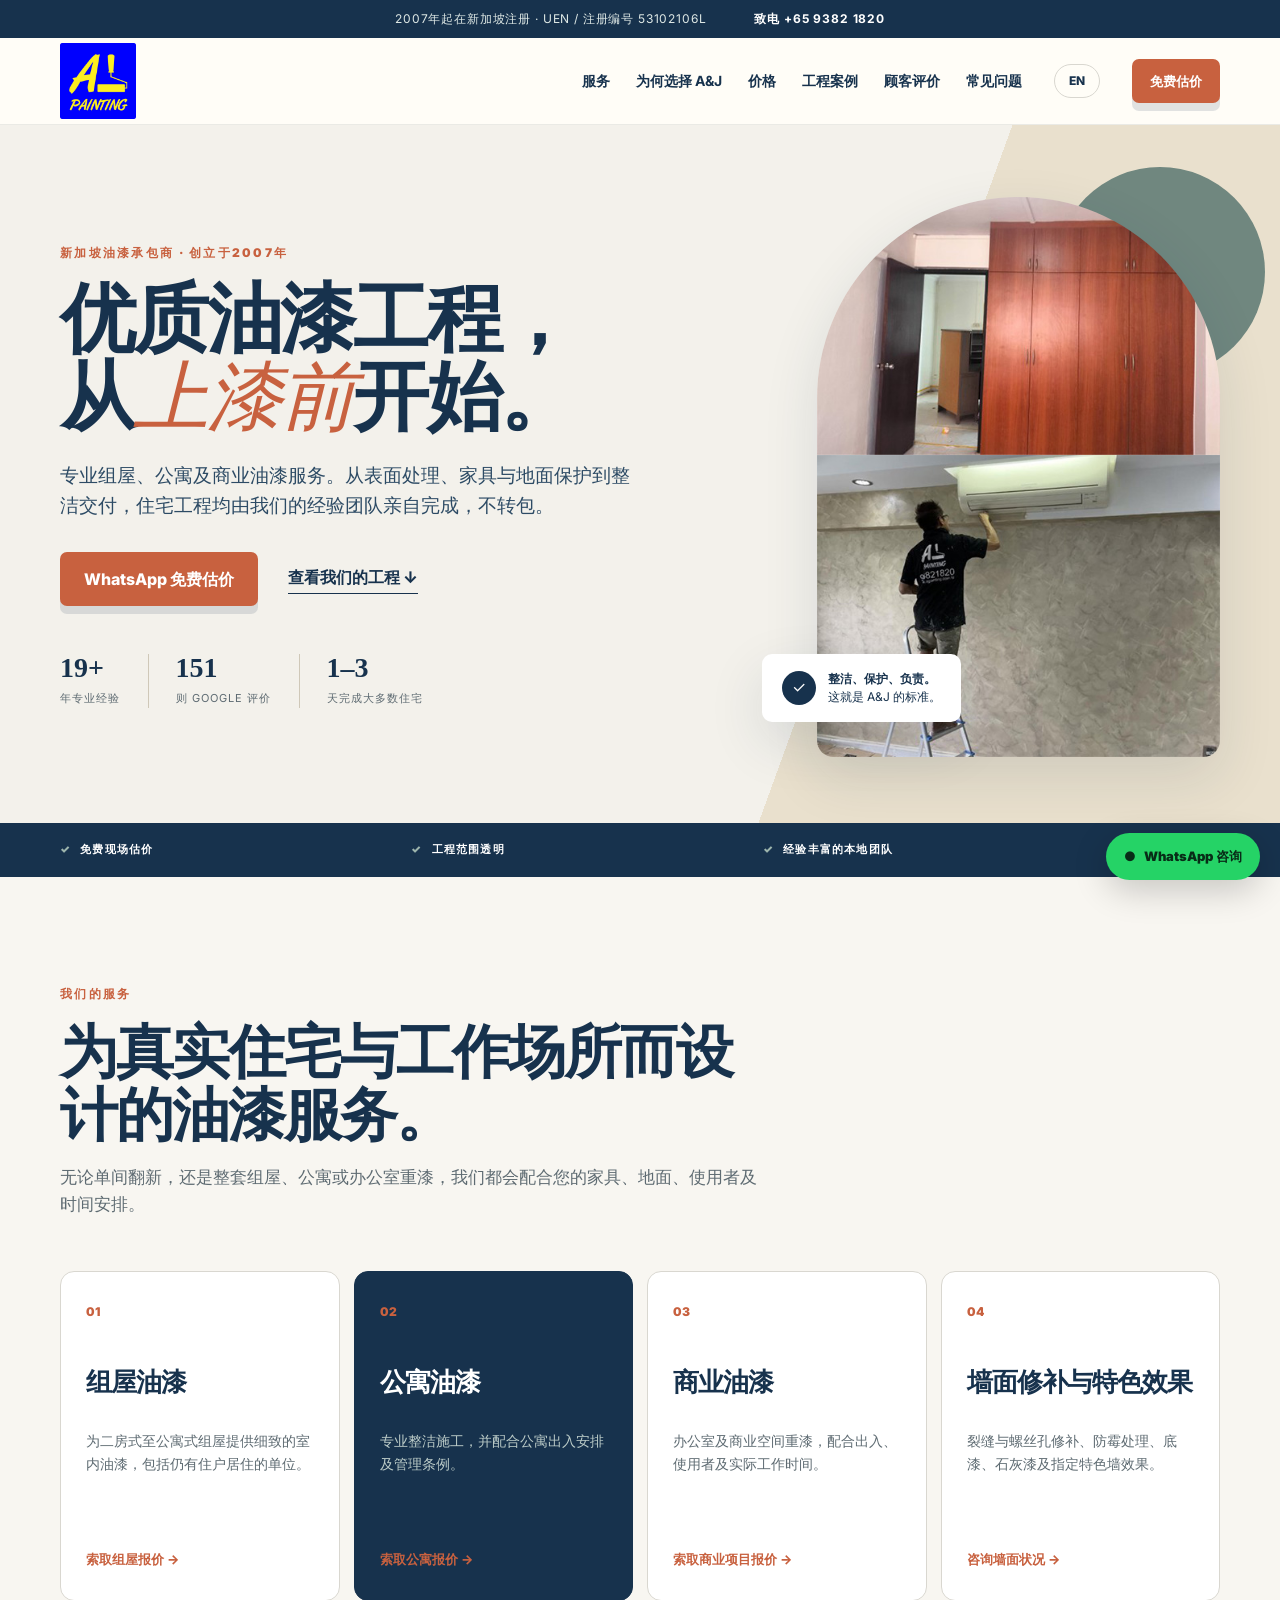
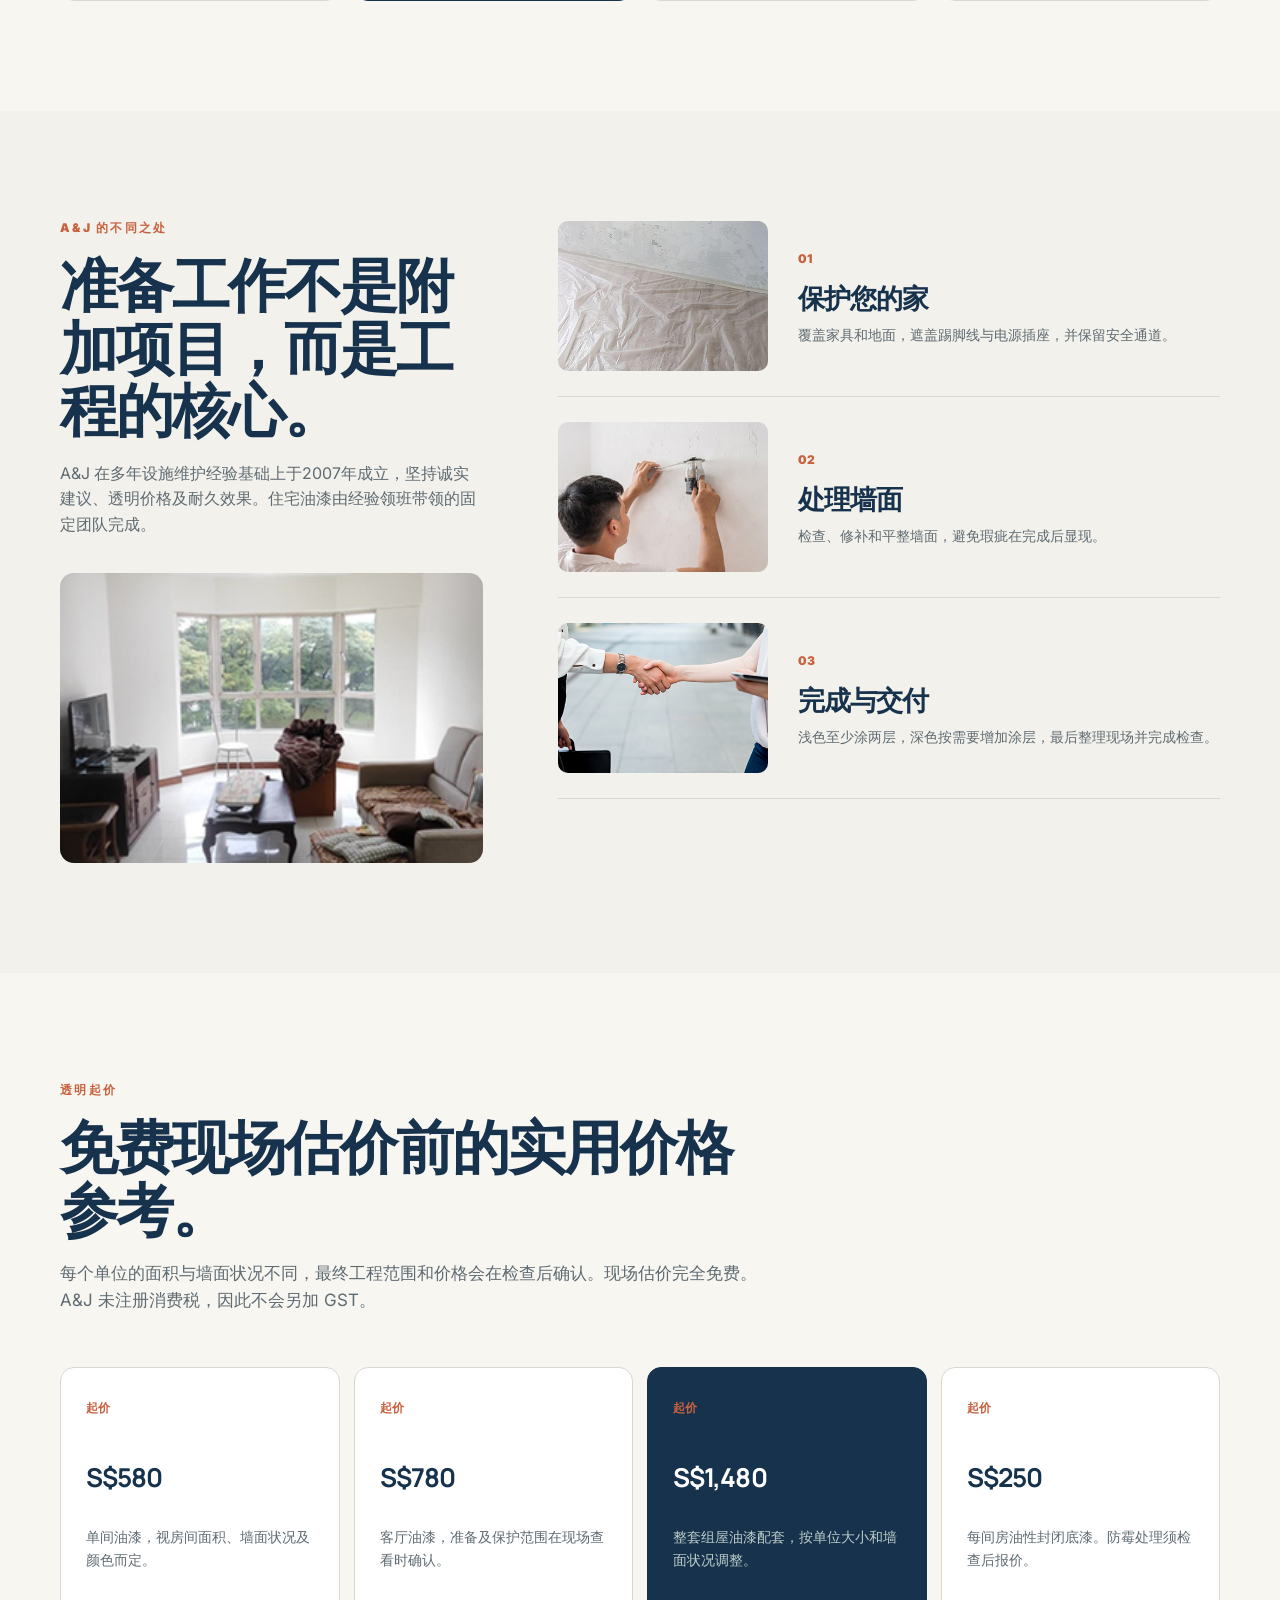
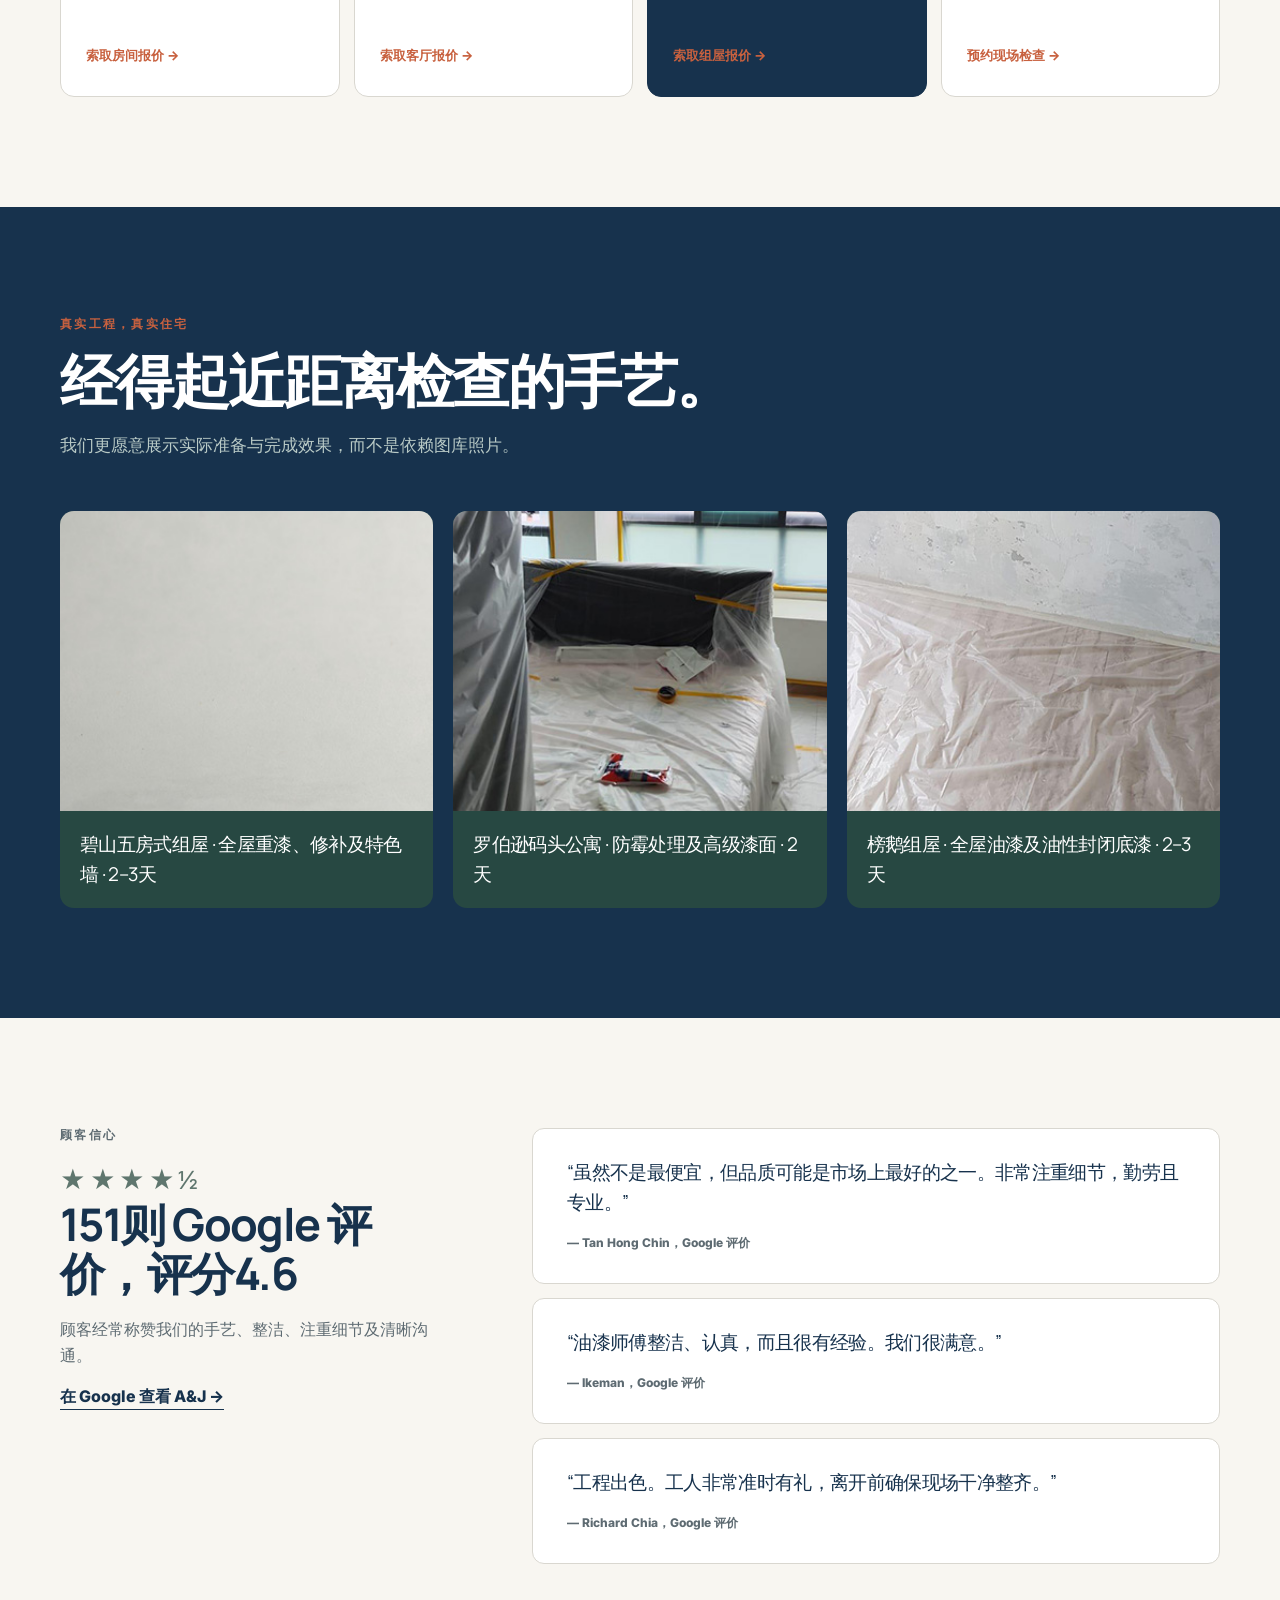
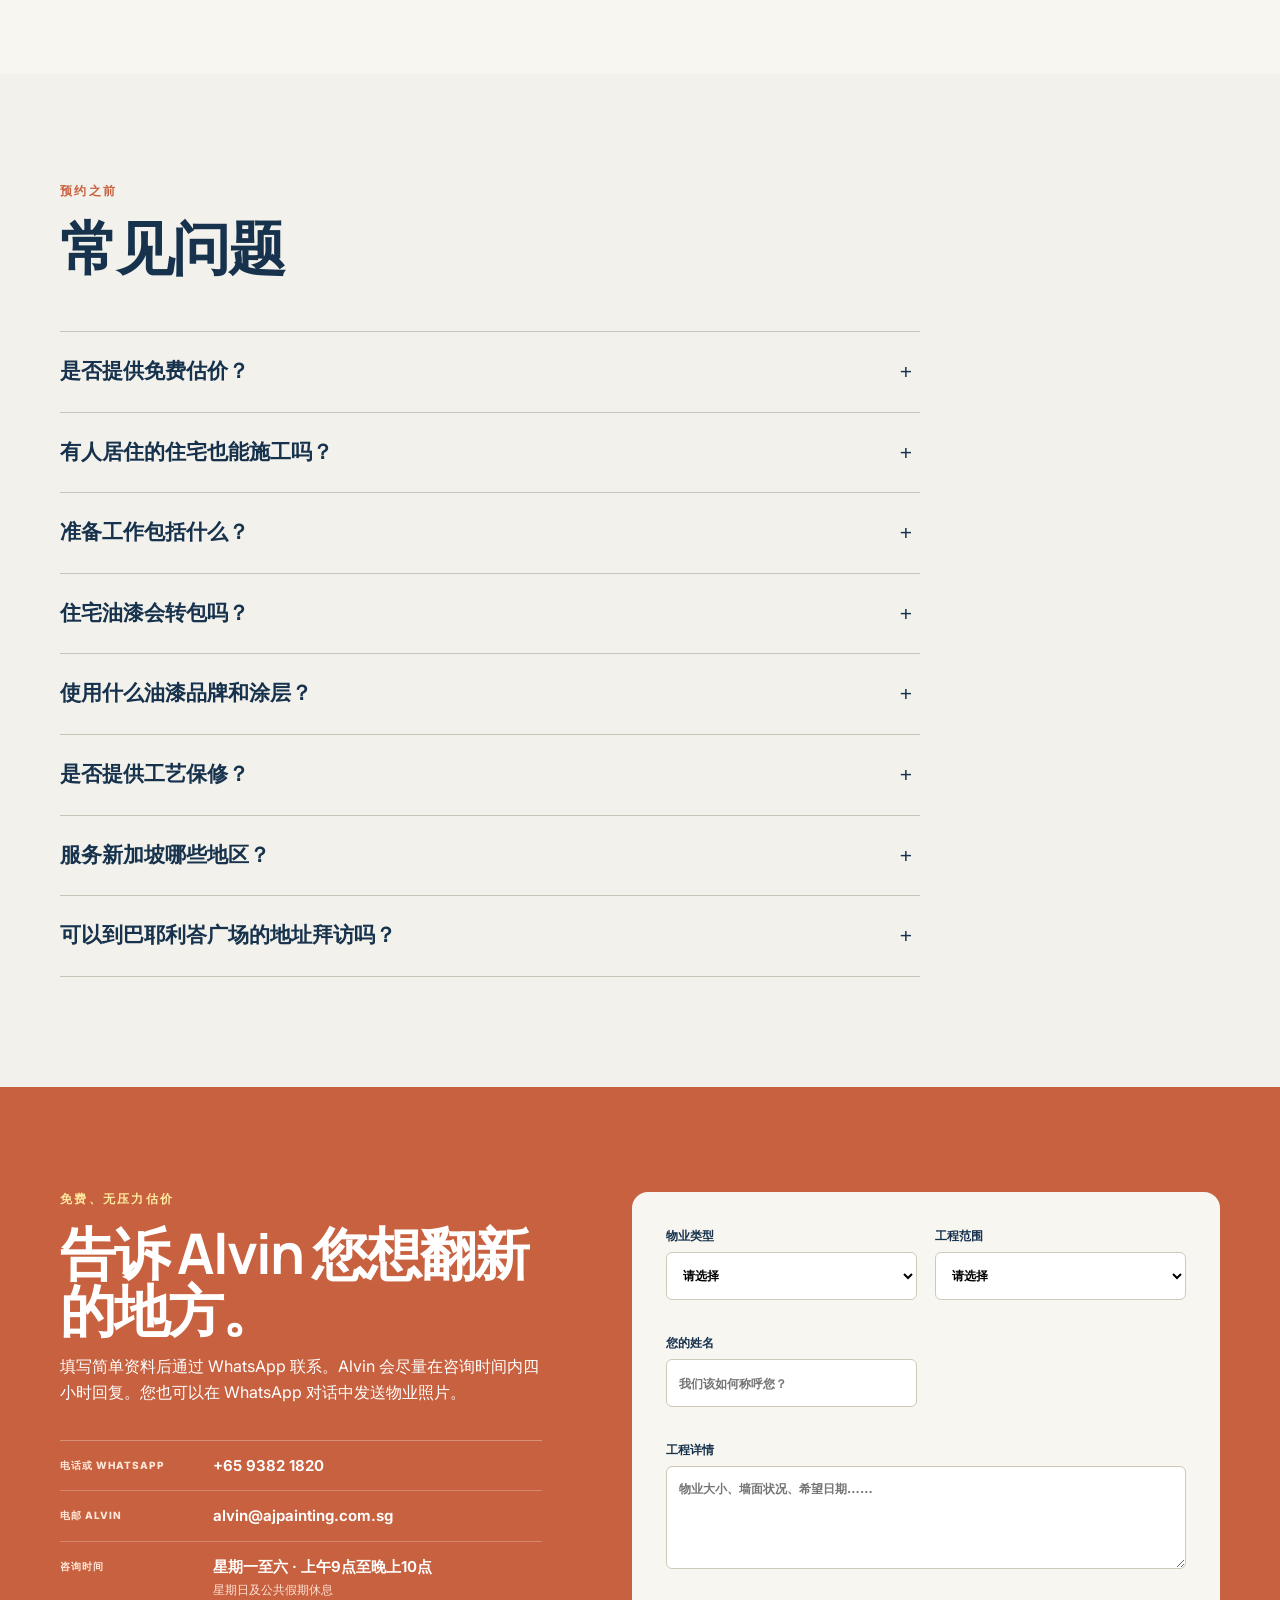
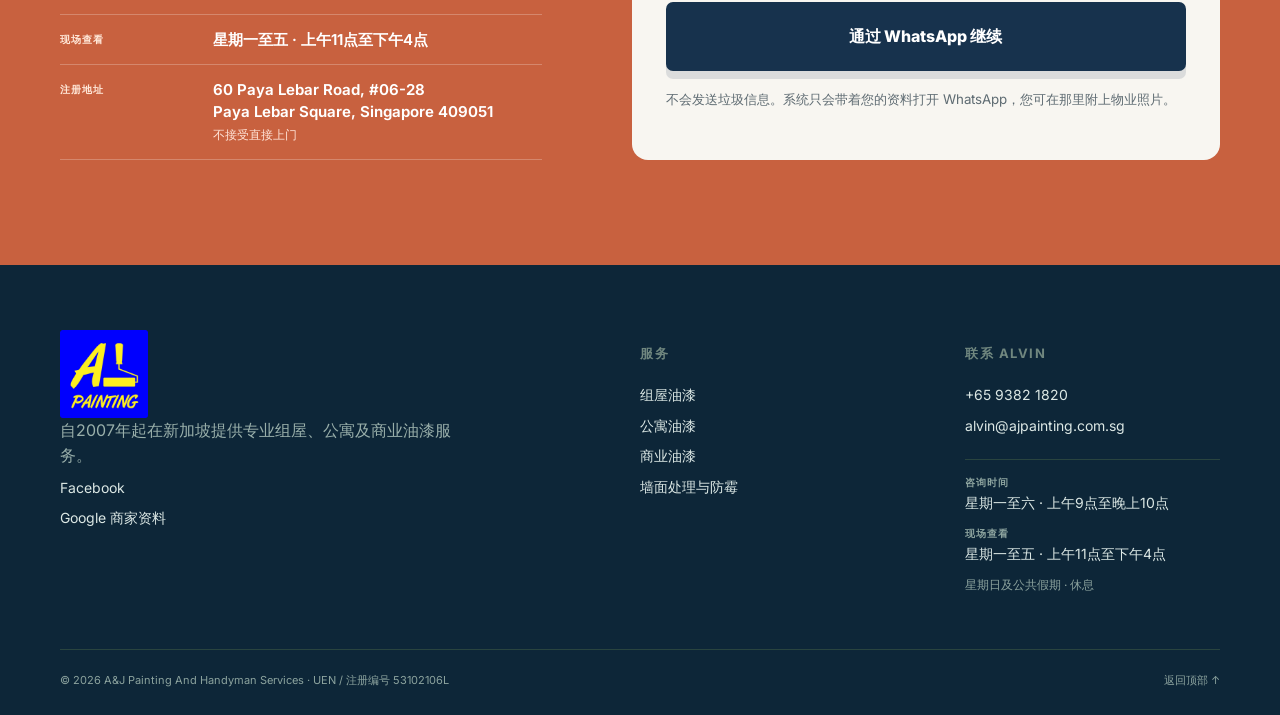
==== commit 68349745: "Use current UEN registration label" ====
--- a/zh/index.html
+++ b/zh/index.html
@@ -42,7 +42,7 @@
     "foundingDate": "2007",
     "identifier": {
       "@type": "PropertyValue",
-      "propertyID": "Singapore Registration Number",
+      "propertyID": "Singapore UEN / Registration Number",
       "value": "53102106L"
     },
     "priceRange": "S$580 起",
@@ -109,7 +109,7 @@
 <body>
   <a class="skip-link" href="#main">跳至主要内容</a>
   <header class="site-header" id="top">
-    <div class="trustbar"><span>2007年起在新加坡注册 · RCB 53102106L</span><a href="tel:+6593821820">致电 +65 9382 1820</a></div>
+    <div class="trustbar"><span>2007年起在新加坡注册 · UEN / 注册编号 53102106L</span><a href="tel:+6593821820">致电 +65 9382 1820</a></div>
     <nav class="nav container" aria-label="Main navigation">
       <a class="brand" href="#top" aria-label="A&J 油漆主页"><img src="../assets/images/logo.png" alt="A&J 油漆" width="88" height="88"></a>
       <button class="menu-toggle" type="button" aria-expanded="false" aria-controls="nav-links"><span></span><span></span><span></span><span class="sr-only">打开菜单</span></button>
@@ -197,7 +197,7 @@
     <section class="quote-section" id="quote"><div class="container quote-grid"><div class="reveal"><p class="eyebrow">免费、无压力估价</p><h2>告诉 Alvin 您想翻新的地方。</h2><p>填写简单资料后通过 WhatsApp 联系。Alvin 会尽量在咨询时间内四小时回复。您也可以在 WhatsApp 对话中发送物业照片。</p><div class="contact-list"><div class="contact-item"><span class="contact-label">电话或 WhatsApp</span><a href="tel:+6593821820">+65 9382 1820</a></div><div class="contact-item"><span class="contact-label">电邮 Alvin</span><a href="mailto:alvin@ajpainting.com.sg">alvin@ajpainting.com.sg</a></div><div class="contact-item"><span class="contact-label">咨询时间</span><span>星期一至六 · 上午9点至晚上10点<br><small>星期日及公共假期休息</small></span></div><div class="contact-item"><span class="contact-label">现场查看</span><span>星期一至五 · 上午11点至下午4点</span></div><div class="contact-item"><span class="contact-label">注册地址</span><address>60 Paya Lebar Road, #06-28<br>Paya Lebar Square, Singapore 409051<br><small>不接受直接上门</small></address></div></div></div><form id="quote-form" class="quote-form reveal" data-form-language="zh"><label>物业类型<select id="property" required><option value="">请选择</option><option>组屋</option><option>公寓</option><option>有地住宅</option><option>商业空间</option><option>其他</option></select></label><label>工程范围<select id="scope" required><option value="">请选择</option><option>全屋</option><option>部分房间</option><option>单间／特色墙</option><option>修补及重漆</option><option>防霉处理</option><option>其他</option></select></label><label>您的姓名<input id="name" type="text" autocomplete="name" required placeholder="我们该如何称呼您？"></label><label>工程详情<textarea id="details" rows="4" placeholder="物业大小、墙面状况、希望日期……"></textarea></label><button class="button" type="submit">通过 WhatsApp 继续</button><small>不会发送垃圾信息。系统只会带着您的资料打开 WhatsApp，您可在那里附上物业照片。</small></form></div></section>
   </main>
 
-  <footer><div class="container footer-grid"><div><a class="brand footer-brand" href="#top" aria-label="A&J 油漆主页"><img src="../assets/images/logo.png" alt="A&J 油漆" width="88" height="88"></a><p>自2007年起在新加坡提供专业组屋、公寓及商业油漆服务。</p><a href="https://www.facebook.com/ajpaintingsingapore/" target="_blank" rel="noopener">Facebook</a><a href="https://maps.app.goo.gl/hkcWptve9Jr11ZDr7?g_st=ic" target="_blank" rel="noopener">Google 商家资料</a></div><div><h3>服务</h3><a href="#services">组屋油漆</a><a href="#services">公寓油漆</a><a href="#services">商业油漆</a><a href="#services">墙面处理与防霉</a></div><div class="footer-contact"><h3>联系 Alvin</h3><a href="tel:+6593821820">+65 9382 1820</a><a href="mailto:alvin@ajpainting.com.sg">alvin@ajpainting.com.sg</a><div class="footer-hours"><span>咨询时间</span><p>星期一至六 · 上午9点至晚上10点</p><span>现场查看</span><p>星期一至五 · 上午11点至下午4点</p><small>星期日及公共假期 · 休息</small></div></div></div><div class="container legal"><span>© <span id="year"></span> A&J Painting And Handyman Services · RCB 53102106L</span><a href="#top">返回顶部 ↑</a></div></footer>
+  <footer><div class="container footer-grid"><div><a class="brand footer-brand" href="#top" aria-label="A&J 油漆主页"><img src="../assets/images/logo.png" alt="A&J 油漆" width="88" height="88"></a><p>自2007年起在新加坡提供专业组屋、公寓及商业油漆服务。</p><a href="https://www.facebook.com/ajpaintingsingapore/" target="_blank" rel="noopener">Facebook</a><a href="https://maps.app.goo.gl/hkcWptve9Jr11ZDr7?g_st=ic" target="_blank" rel="noopener">Google 商家资料</a></div><div><h3>服务</h3><a href="#services">组屋油漆</a><a href="#services">公寓油漆</a><a href="#services">商业油漆</a><a href="#services">墙面处理与防霉</a></div><div class="footer-contact"><h3>联系 Alvin</h3><a href="tel:+6593821820">+65 9382 1820</a><a href="mailto:alvin@ajpainting.com.sg">alvin@ajpainting.com.sg</a><div class="footer-hours"><span>咨询时间</span><p>星期一至六 · 上午9点至晚上10点</p><span>现场查看</span><p>星期一至五 · 上午11点至下午4点</p><small>星期日及公共假期 · 休息</small></div></div></div><div class="container legal"><span>© <span id="year"></span> A&J Painting And Handyman Services · UEN / 注册编号 53102106L</span><a href="#top">返回顶部 ↑</a></div></footer>
 
   <a class="whatsapp-float" href="https://wa.me/6593821820?text=%E6%82%A8%E5%A5%BDA%26J%E6%B2%B9%E6%BC%86%EF%BC%8C%E6%88%91%E6%83%B3%E7%B4%A2%E5%8F%96%E5%85%8D%E8%B4%B9%E6%8A%A5%E4%BB%B7%E3%80%82" target="_blank" rel="noopener" aria-label="通过 WhatsApp 联系 A&J 油漆"><span>●</span> WhatsApp 咨询</a>
   <script src="../script.js" defer></script>
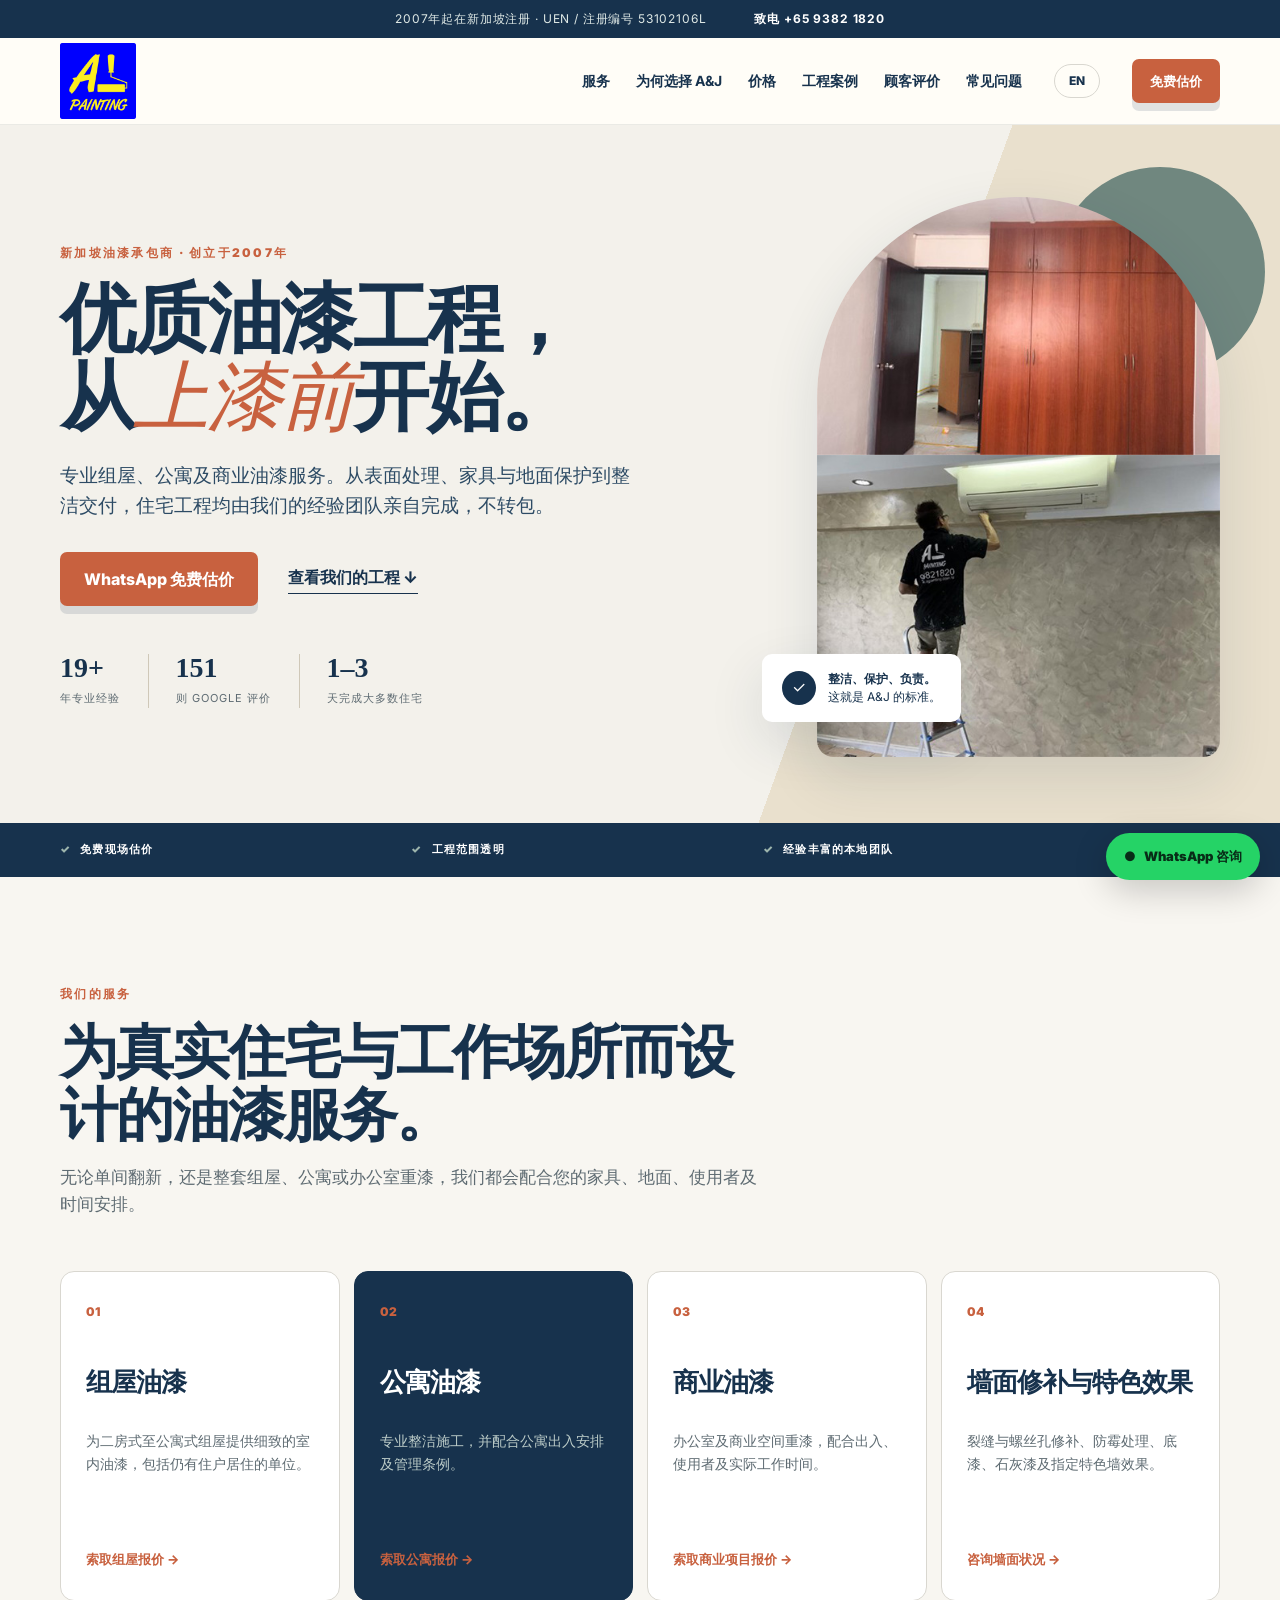
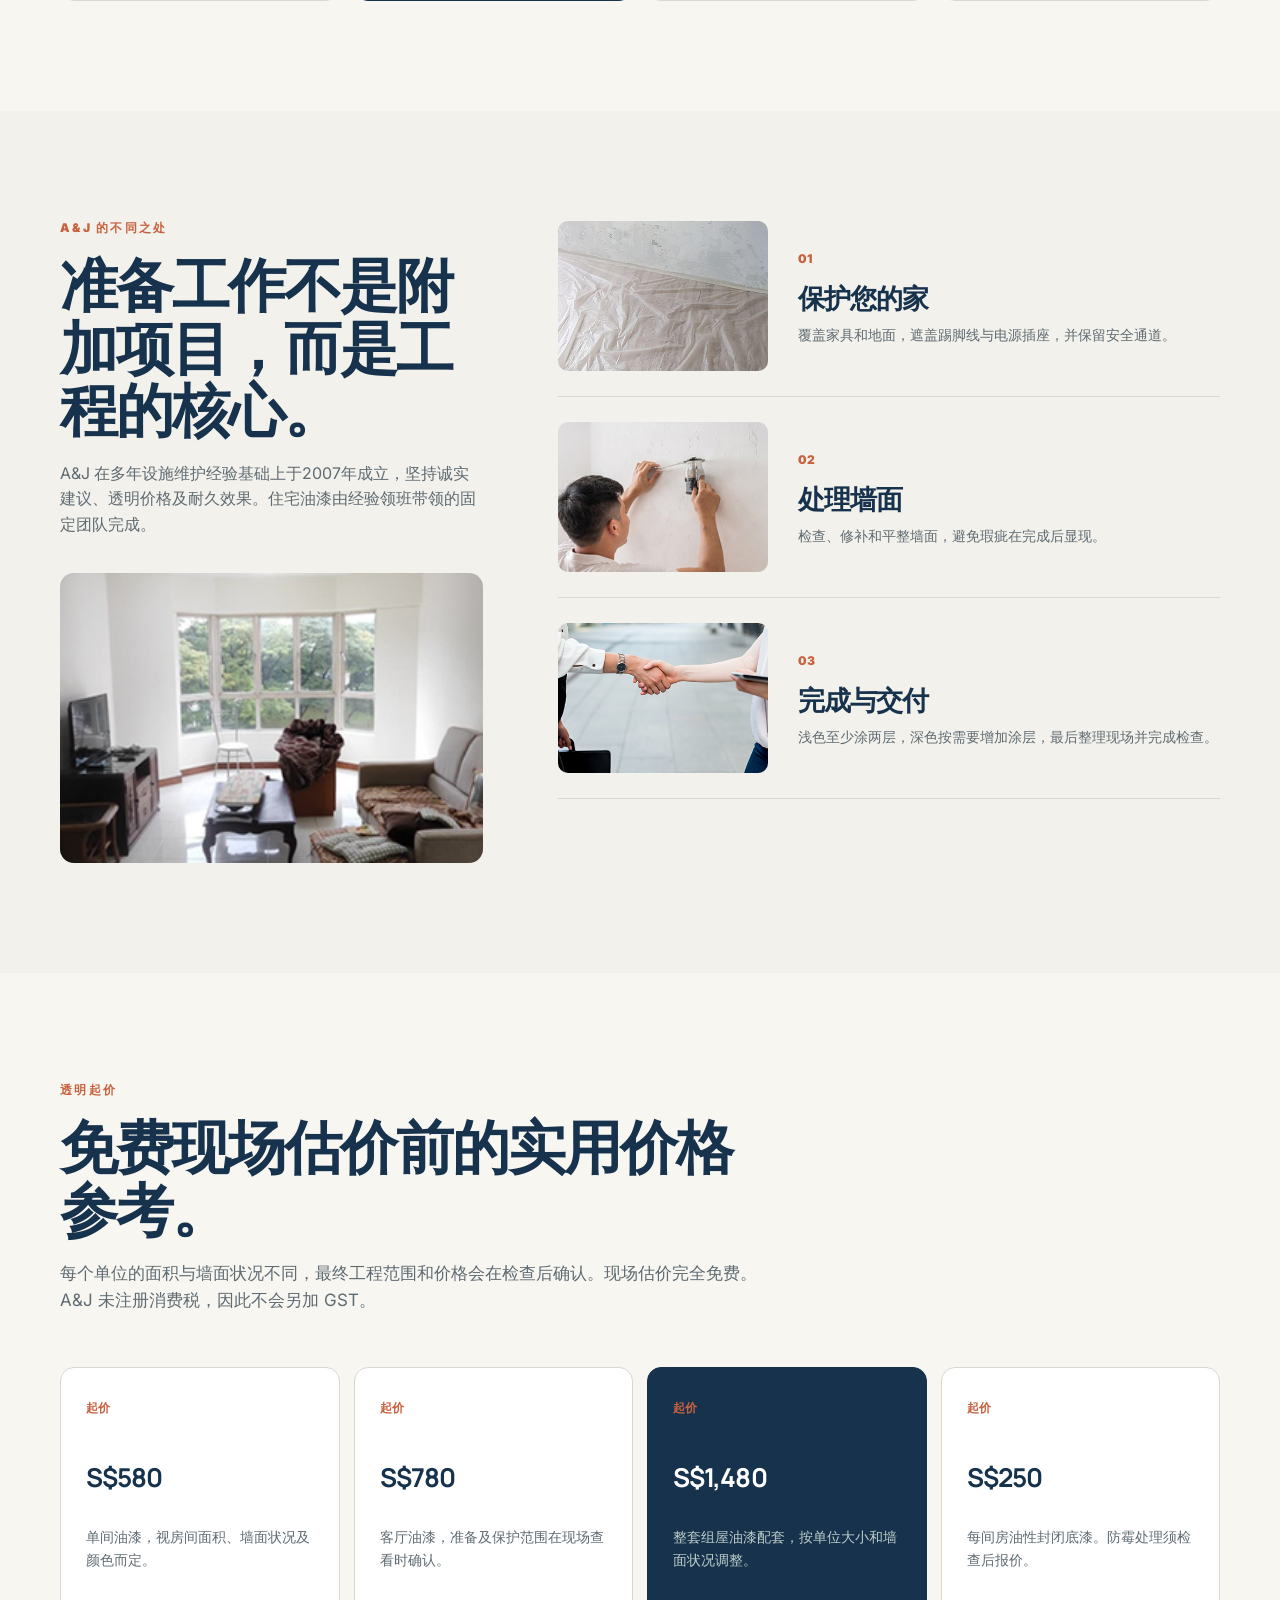
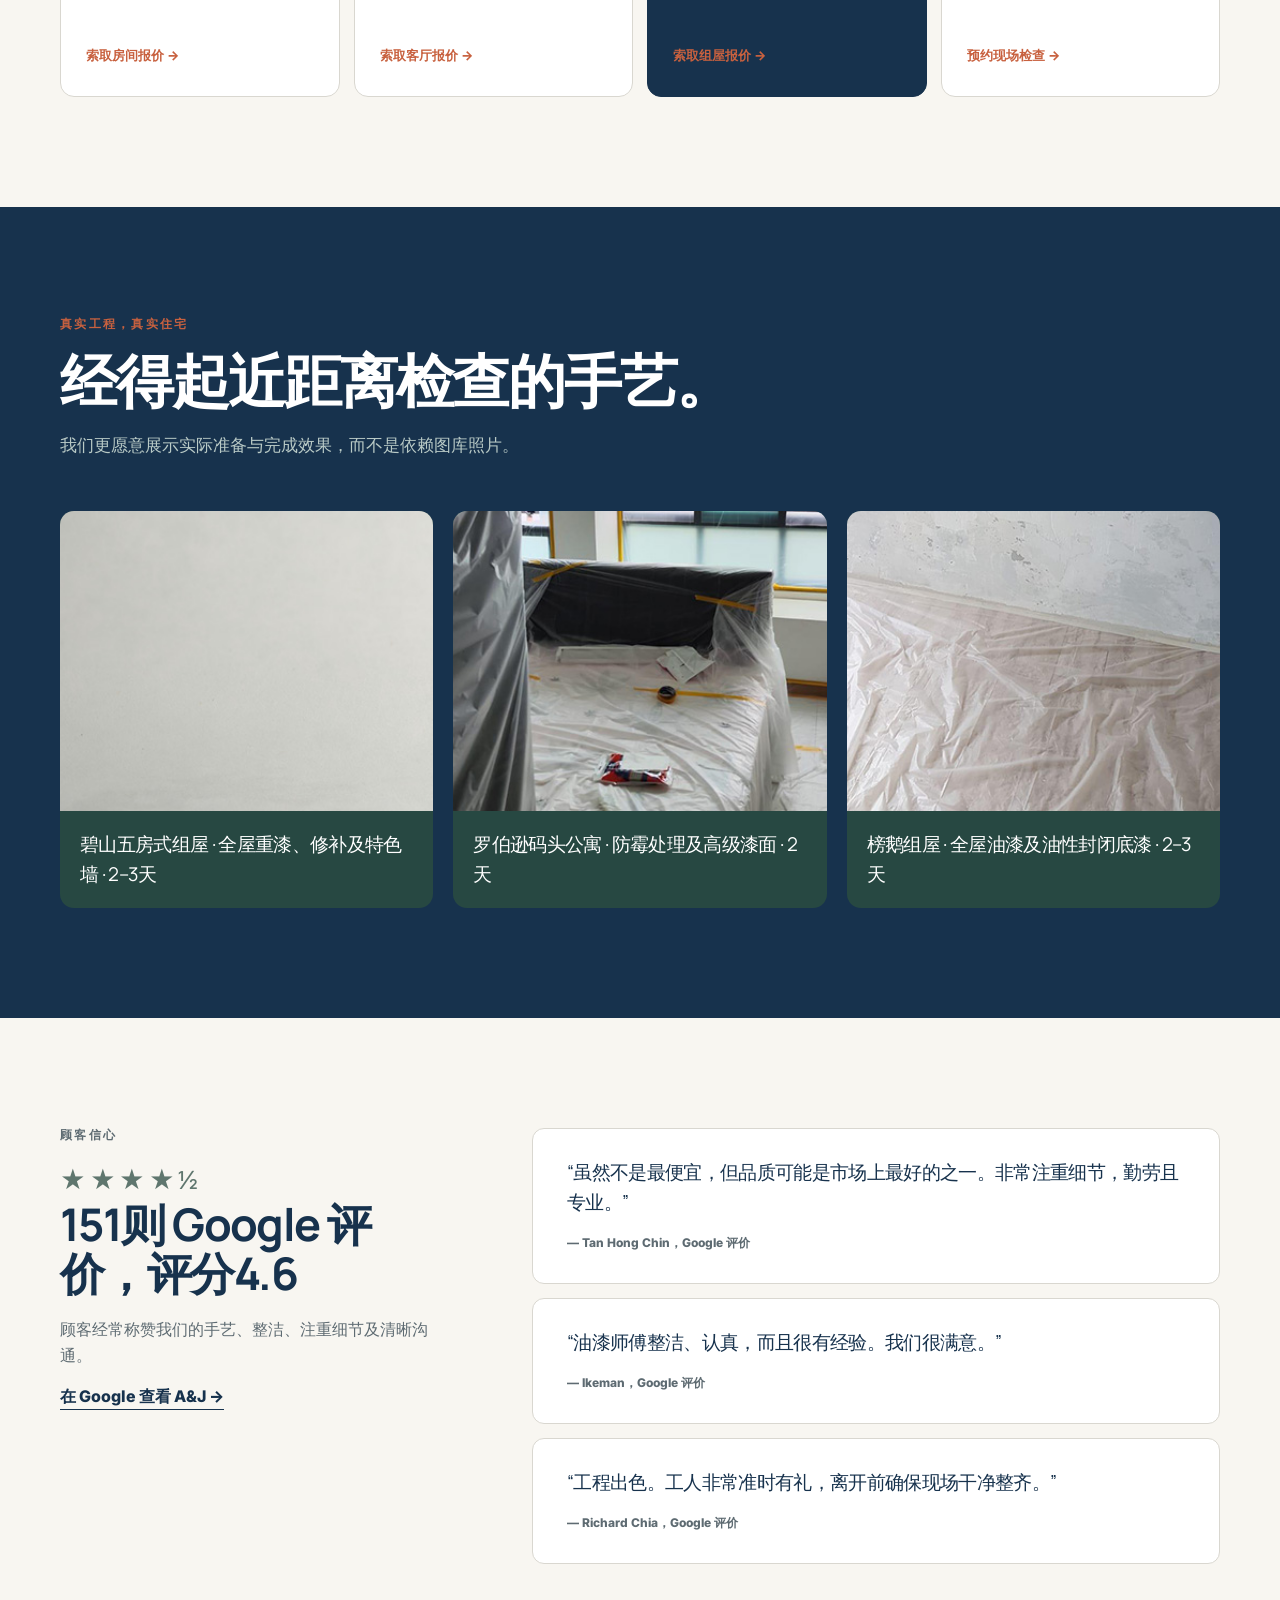
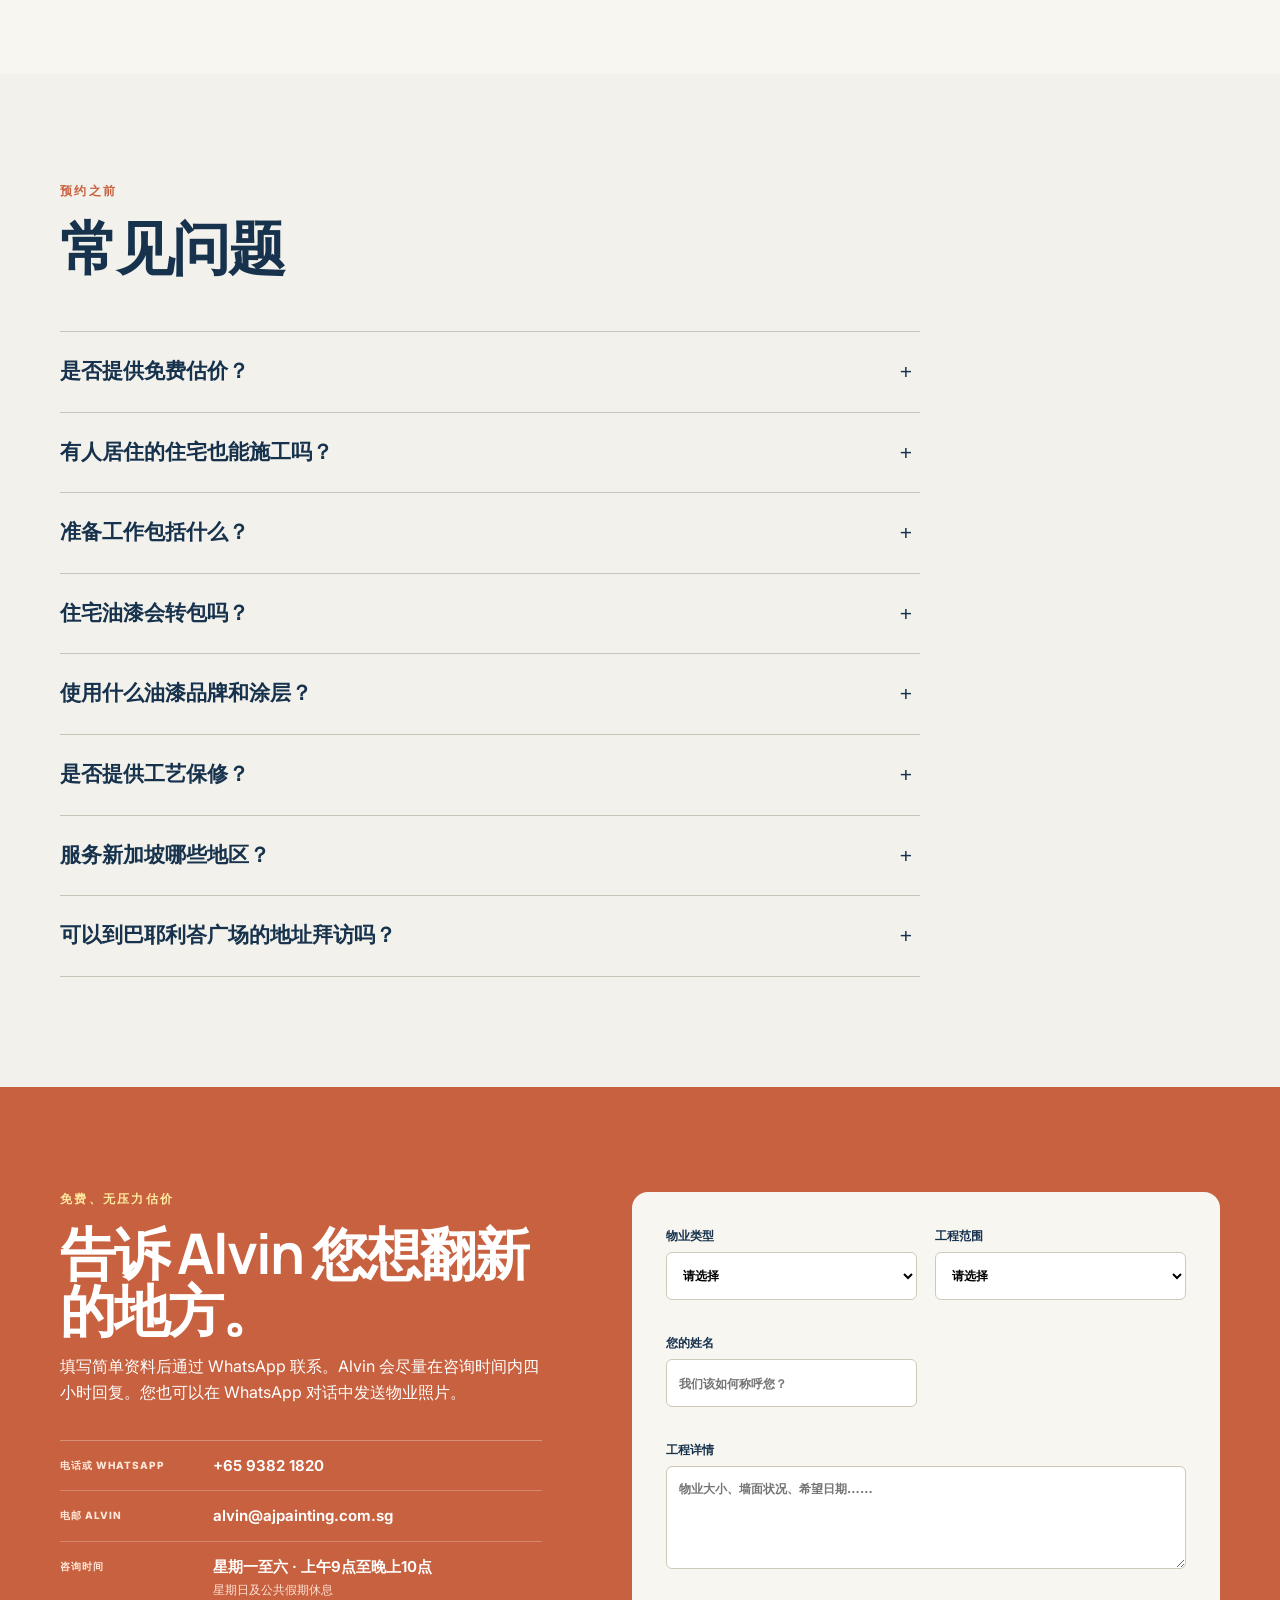
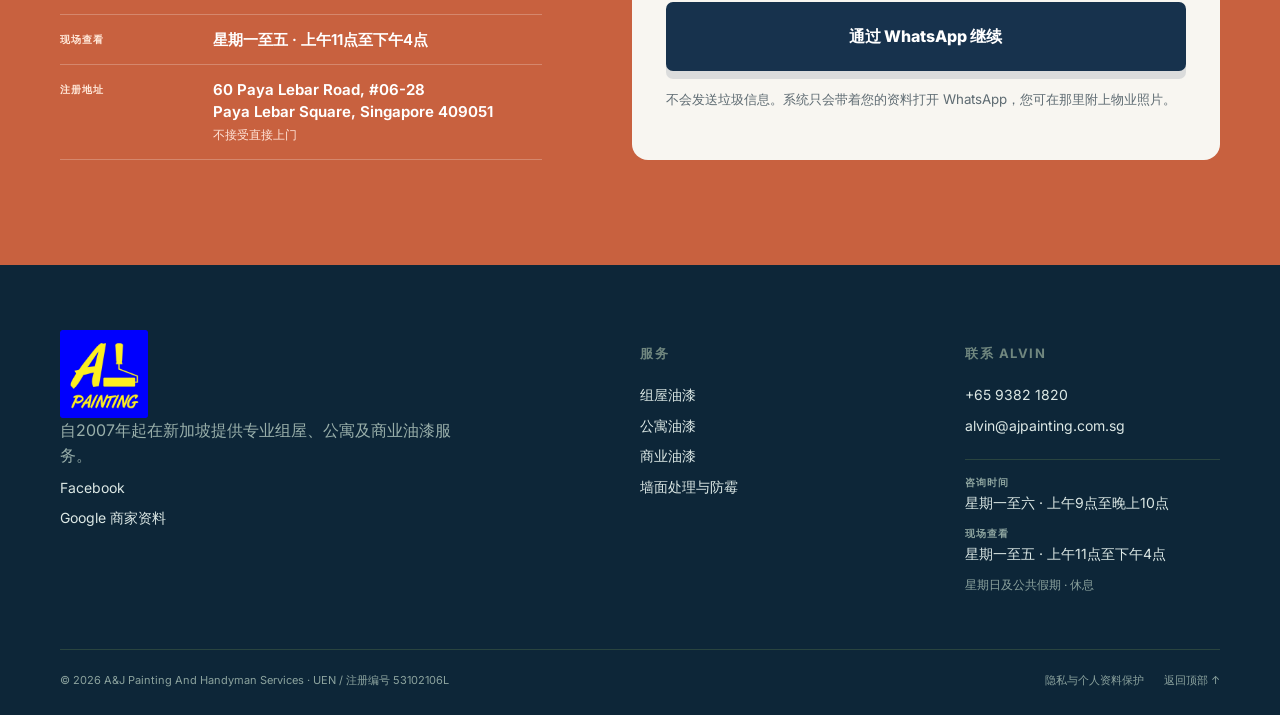
==== commit 3b4c2972: "Add privacy and data protection pages" ====
--- a/zh/index.html
+++ b/zh/index.html
@@ -197,7 +197,7 @@
     <section class="quote-section" id="quote"><div class="container quote-grid"><div class="reveal"><p class="eyebrow">免费、无压力估价</p><h2>告诉 Alvin 您想翻新的地方。</h2><p>填写简单资料后通过 WhatsApp 联系。Alvin 会尽量在咨询时间内四小时回复。您也可以在 WhatsApp 对话中发送物业照片。</p><div class="contact-list"><div class="contact-item"><span class="contact-label">电话或 WhatsApp</span><a href="tel:+6593821820">+65 9382 1820</a></div><div class="contact-item"><span class="contact-label">电邮 Alvin</span><a href="mailto:alvin@ajpainting.com.sg">alvin@ajpainting.com.sg</a></div><div class="contact-item"><span class="contact-label">咨询时间</span><span>星期一至六 · 上午9点至晚上10点<br><small>星期日及公共假期休息</small></span></div><div class="contact-item"><span class="contact-label">现场查看</span><span>星期一至五 · 上午11点至下午4点</span></div><div class="contact-item"><span class="contact-label">注册地址</span><address>60 Paya Lebar Road, #06-28<br>Paya Lebar Square, Singapore 409051<br><small>不接受直接上门</small></address></div></div></div><form id="quote-form" class="quote-form reveal" data-form-language="zh"><label>物业类型<select id="property" required><option value="">请选择</option><option>组屋</option><option>公寓</option><option>有地住宅</option><option>商业空间</option><option>其他</option></select></label><label>工程范围<select id="scope" required><option value="">请选择</option><option>全屋</option><option>部分房间</option><option>单间／特色墙</option><option>修补及重漆</option><option>防霉处理</option><option>其他</option></select></label><label>您的姓名<input id="name" type="text" autocomplete="name" required placeholder="我们该如何称呼您？"></label><label>工程详情<textarea id="details" rows="4" placeholder="物业大小、墙面状况、希望日期……"></textarea></label><button class="button" type="submit">通过 WhatsApp 继续</button><small>不会发送垃圾信息。系统只会带着您的资料打开 WhatsApp，您可在那里附上物业照片。</small></form></div></section>
   </main>
 
-  <footer><div class="container footer-grid"><div><a class="brand footer-brand" href="#top" aria-label="A&J 油漆主页"><img src="../assets/images/logo.png" alt="A&J 油漆" width="88" height="88"></a><p>自2007年起在新加坡提供专业组屋、公寓及商业油漆服务。</p><a href="https://www.facebook.com/ajpaintingsingapore/" target="_blank" rel="noopener">Facebook</a><a href="https://maps.app.goo.gl/hkcWptve9Jr11ZDr7?g_st=ic" target="_blank" rel="noopener">Google 商家资料</a></div><div><h3>服务</h3><a href="#services">组屋油漆</a><a href="#services">公寓油漆</a><a href="#services">商业油漆</a><a href="#services">墙面处理与防霉</a></div><div class="footer-contact"><h3>联系 Alvin</h3><a href="tel:+6593821820">+65 9382 1820</a><a href="mailto:alvin@ajpainting.com.sg">alvin@ajpainting.com.sg</a><div class="footer-hours"><span>咨询时间</span><p>星期一至六 · 上午9点至晚上10点</p><span>现场查看</span><p>星期一至五 · 上午11点至下午4点</p><small>星期日及公共假期 · 休息</small></div></div></div><div class="container legal"><span>© <span id="year"></span> A&J Painting And Handyman Services · UEN / 注册编号 53102106L</span><a href="#top">返回顶部 ↑</a></div></footer>
+  <footer><div class="container footer-grid"><div><a class="brand footer-brand" href="#top" aria-label="A&J 油漆主页"><img src="../assets/images/logo.png" alt="A&J 油漆" width="88" height="88"></a><p>自2007年起在新加坡提供专业组屋、公寓及商业油漆服务。</p><a href="https://www.facebook.com/ajpaintingsingapore/" target="_blank" rel="noopener">Facebook</a><a href="https://maps.app.goo.gl/hkcWptve9Jr11ZDr7?g_st=ic" target="_blank" rel="noopener">Google 商家资料</a></div><div><h3>服务</h3><a href="#services">组屋油漆</a><a href="#services">公寓油漆</a><a href="#services">商业油漆</a><a href="#services">墙面处理与防霉</a></div><div class="footer-contact"><h3>联系 Alvin</h3><a href="tel:+6593821820">+65 9382 1820</a><a href="mailto:alvin@ajpainting.com.sg">alvin@ajpainting.com.sg</a><div class="footer-hours"><span>咨询时间</span><p>星期一至六 · 上午9点至晚上10点</p><span>现场查看</span><p>星期一至五 · 上午11点至下午4点</p><small>星期日及公共假期 · 休息</small></div></div></div><div class="container legal"><span>© <span id="year"></span> A&J Painting And Handyman Services · UEN / 注册编号 53102106L</span><span class="legal-links"><a href="privacy.html">隐私与个人资料保护</a><a href="#top">返回顶部 ↑</a></span></div></footer>
 
   <a class="whatsapp-float" href="https://wa.me/6593821820?text=%E6%82%A8%E5%A5%BDA%26J%E6%B2%B9%E6%BC%86%EF%BC%8C%E6%88%91%E6%83%B3%E7%B4%A2%E5%8F%96%E5%85%8D%E8%B4%B9%E6%8A%A5%E4%BB%B7%E3%80%82" target="_blank" rel="noopener" aria-label="通过 WhatsApp 联系 A&J 油漆"><span>●</span> WhatsApp 咨询</a>
   <script src="../script.js" defer></script>
--- a/styles.css
+++ b/styles.css
@@ -19,3 +19,4 @@
 .footer-grid>div:first-child>a:not(.footer-brand){display:block;width:max-content;margin-top:8px;font-size:14px}.footer-grid>div:first-child>a:not(.footer-brand):hover{color:var(--yellow)}
 .contact-list{margin-top:34px;display:block;font-weight:400;border-top:1px solid rgba(255,255,255,.3)}.contact-item{display:grid;grid-template-columns:135px minmax(0,1fr);gap:18px;padding:14px 0;border-bottom:1px solid rgba(255,255,255,.24);line-height:1.45}.contact-label{font-size:10px;font-weight:800;letter-spacing:.1em;text-transform:uppercase;color:#ffe8d9;padding-top:3px}.contact-item>a,.contact-item>span:not(.contact-label),.contact-item address{font-size:15px;font-weight:650;color:#fff}.contact-item address{font-style:normal}.contact-item small{font-size:12px;font-weight:500;color:#ffe3d7}@media(max-width:650px){.contact-item{grid-template-columns:1fr;gap:3px;padding:12px 0}.contact-label{padding-top:0}}
 .footer-hours{margin-top:14px;padding-top:14px;border-top:1px solid #29443f;display:grid;gap:2px}.footer-hours span{margin-top:8px;color:#8ca39e;font-size:10px;font-weight:800;letter-spacing:.1em;text-transform:uppercase}.footer-hours span:first-child{margin-top:0}.footer-hours p{color:#dce8e5}.footer-hours small{margin-top:8px;color:#8ca39e;font-size:12px}
+.legal-links{display:flex;align-items:center;flex-wrap:wrap;gap:.75rem 1.25rem}.policy-main{padding:clamp(3rem,8vw,6rem) 0;background:var(--cream)}.policy-content{max-width:820px}.policy-content h1{margin:0 0 1rem;font-family:'Manrope','Avenir Next',Arial,sans-serif;font-size:clamp(2.4rem,6vw,4.5rem);line-height:1.05;letter-spacing:-.045em}.policy-content h2{margin:2.5rem 0 .75rem;font-family:'Manrope','Avenir Next',Arial,sans-serif;font-size:clamp(1.35rem,3vw,1.75rem)}.policy-content p,.policy-content li{color:var(--ink-2);line-height:1.75}.policy-content ul{padding-left:1.25rem}.policy-content address{font-style:normal;line-height:1.8}.policy-content a{text-decoration:underline;text-underline-offset:3px}.policy-meta{margin-bottom:2rem;font-size:.9rem}.policy-notice{margin:2rem 0;padding:1.25rem;border-left:4px solid var(--orange);background:#fff}
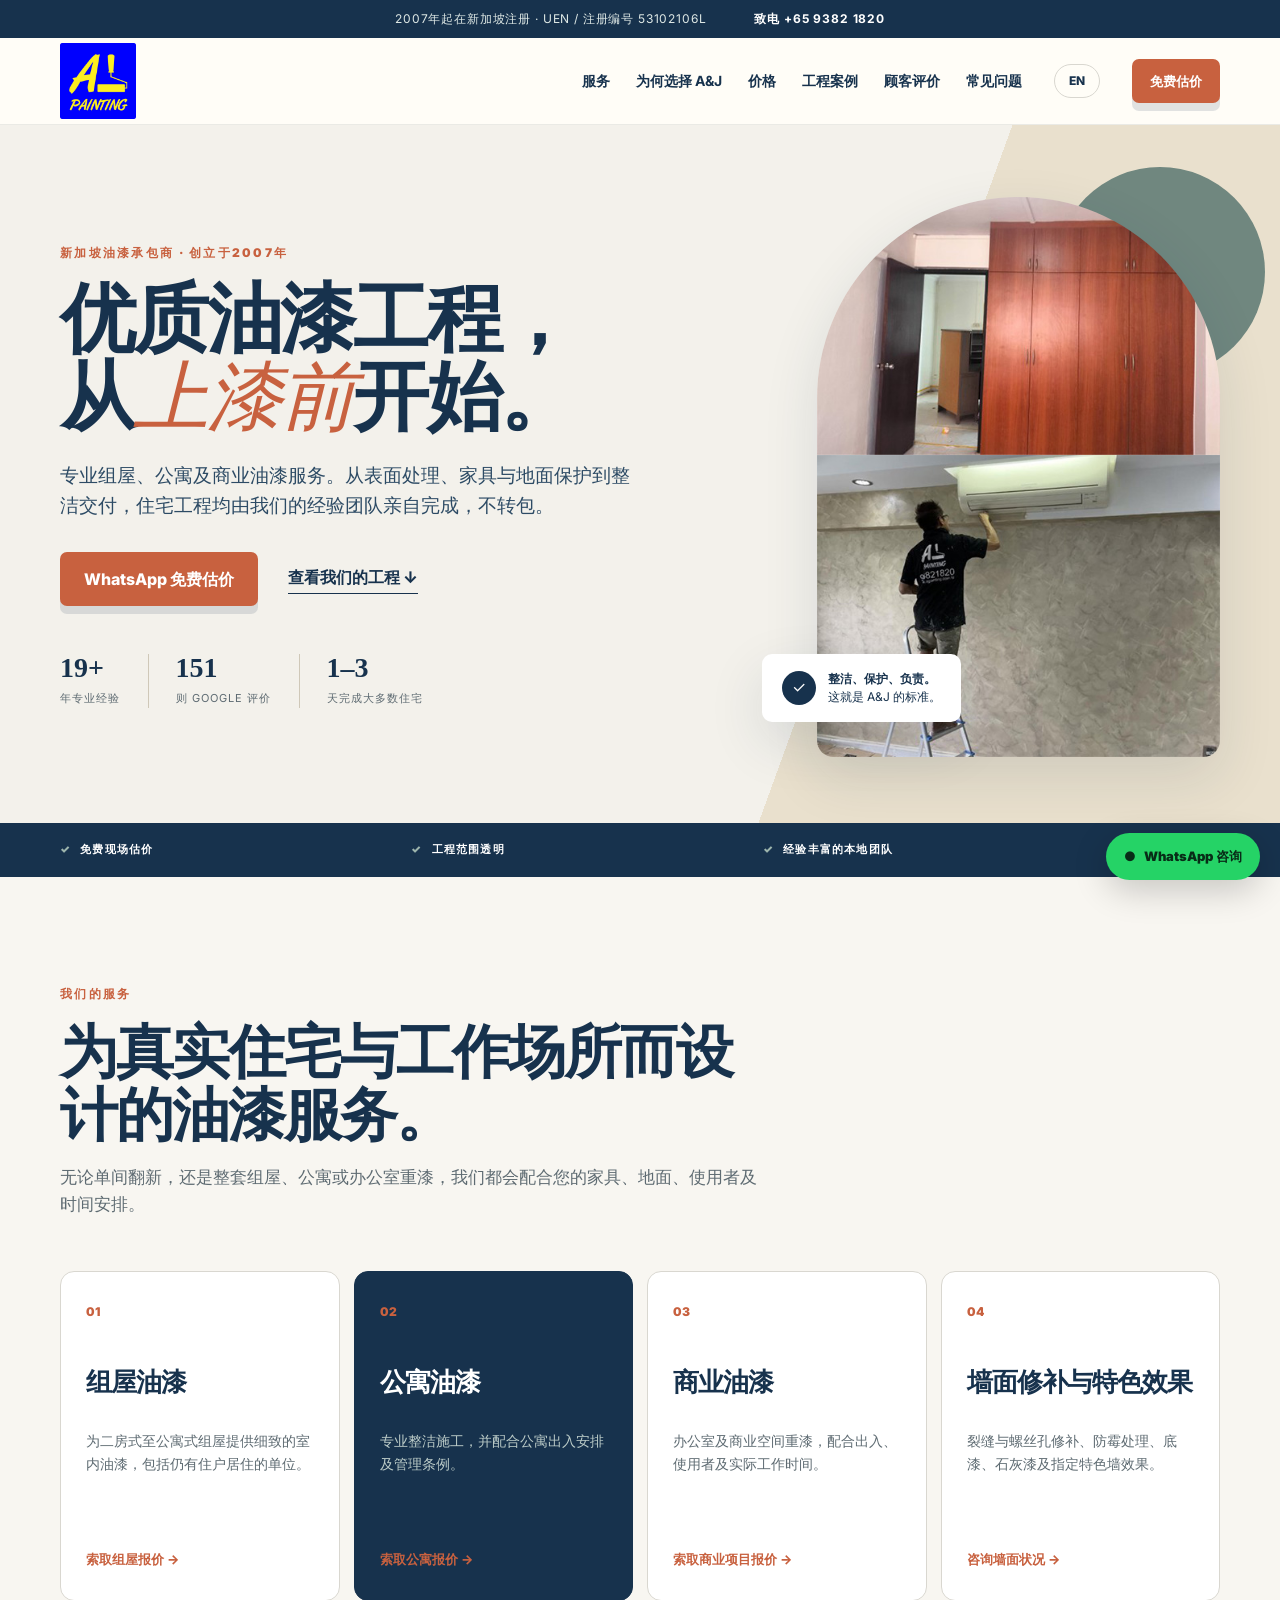
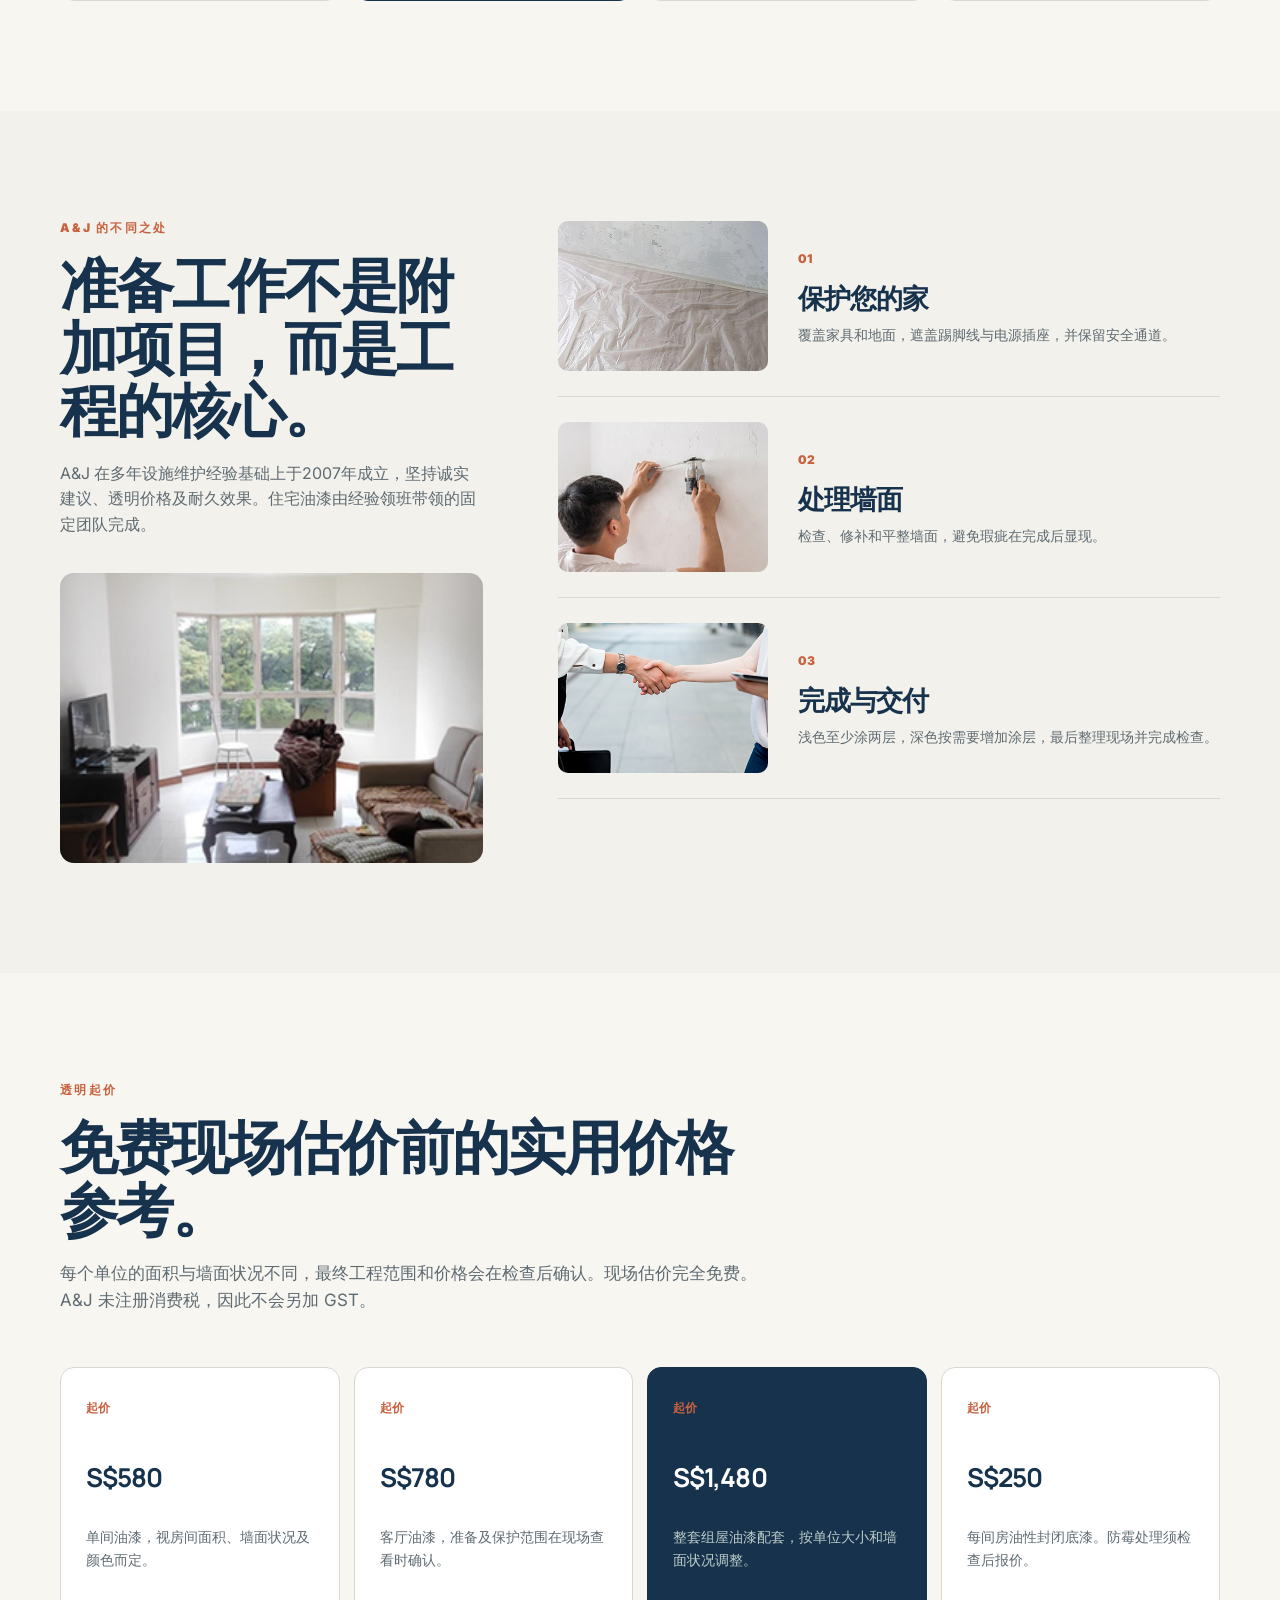
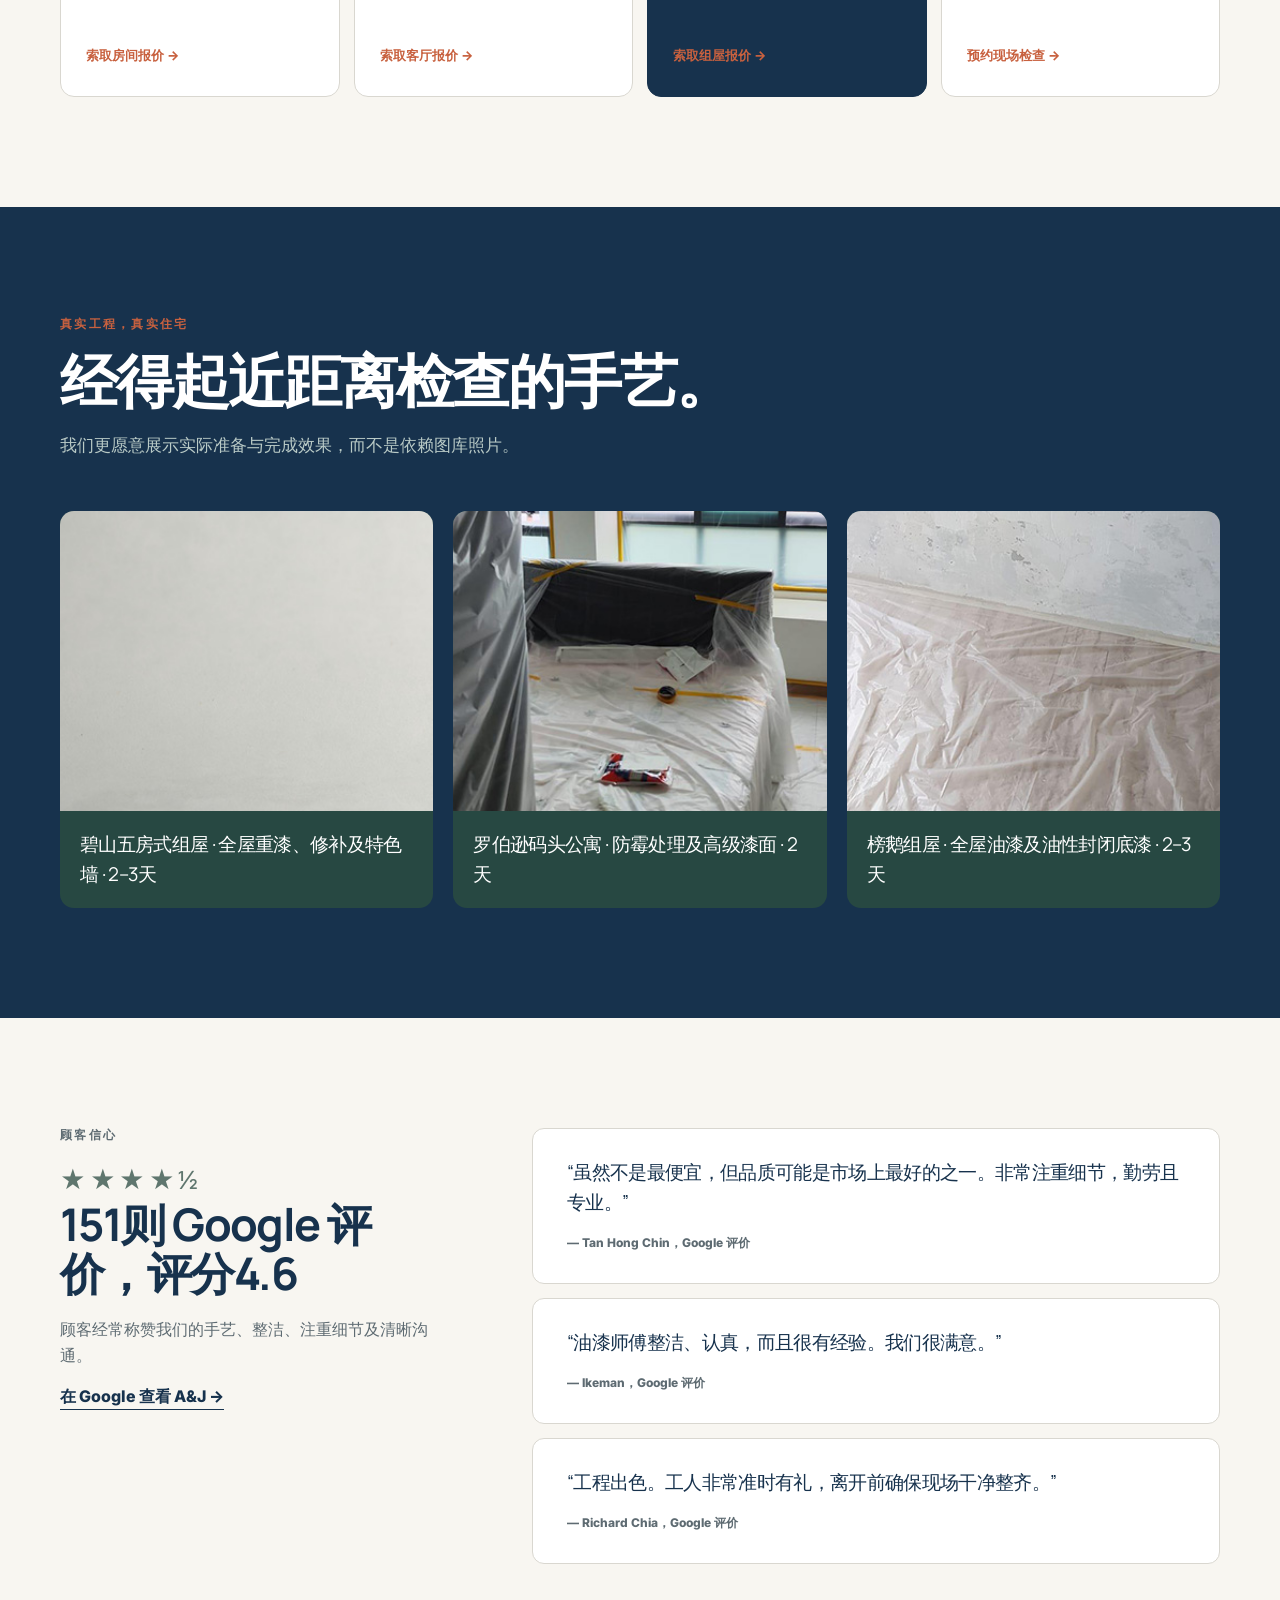
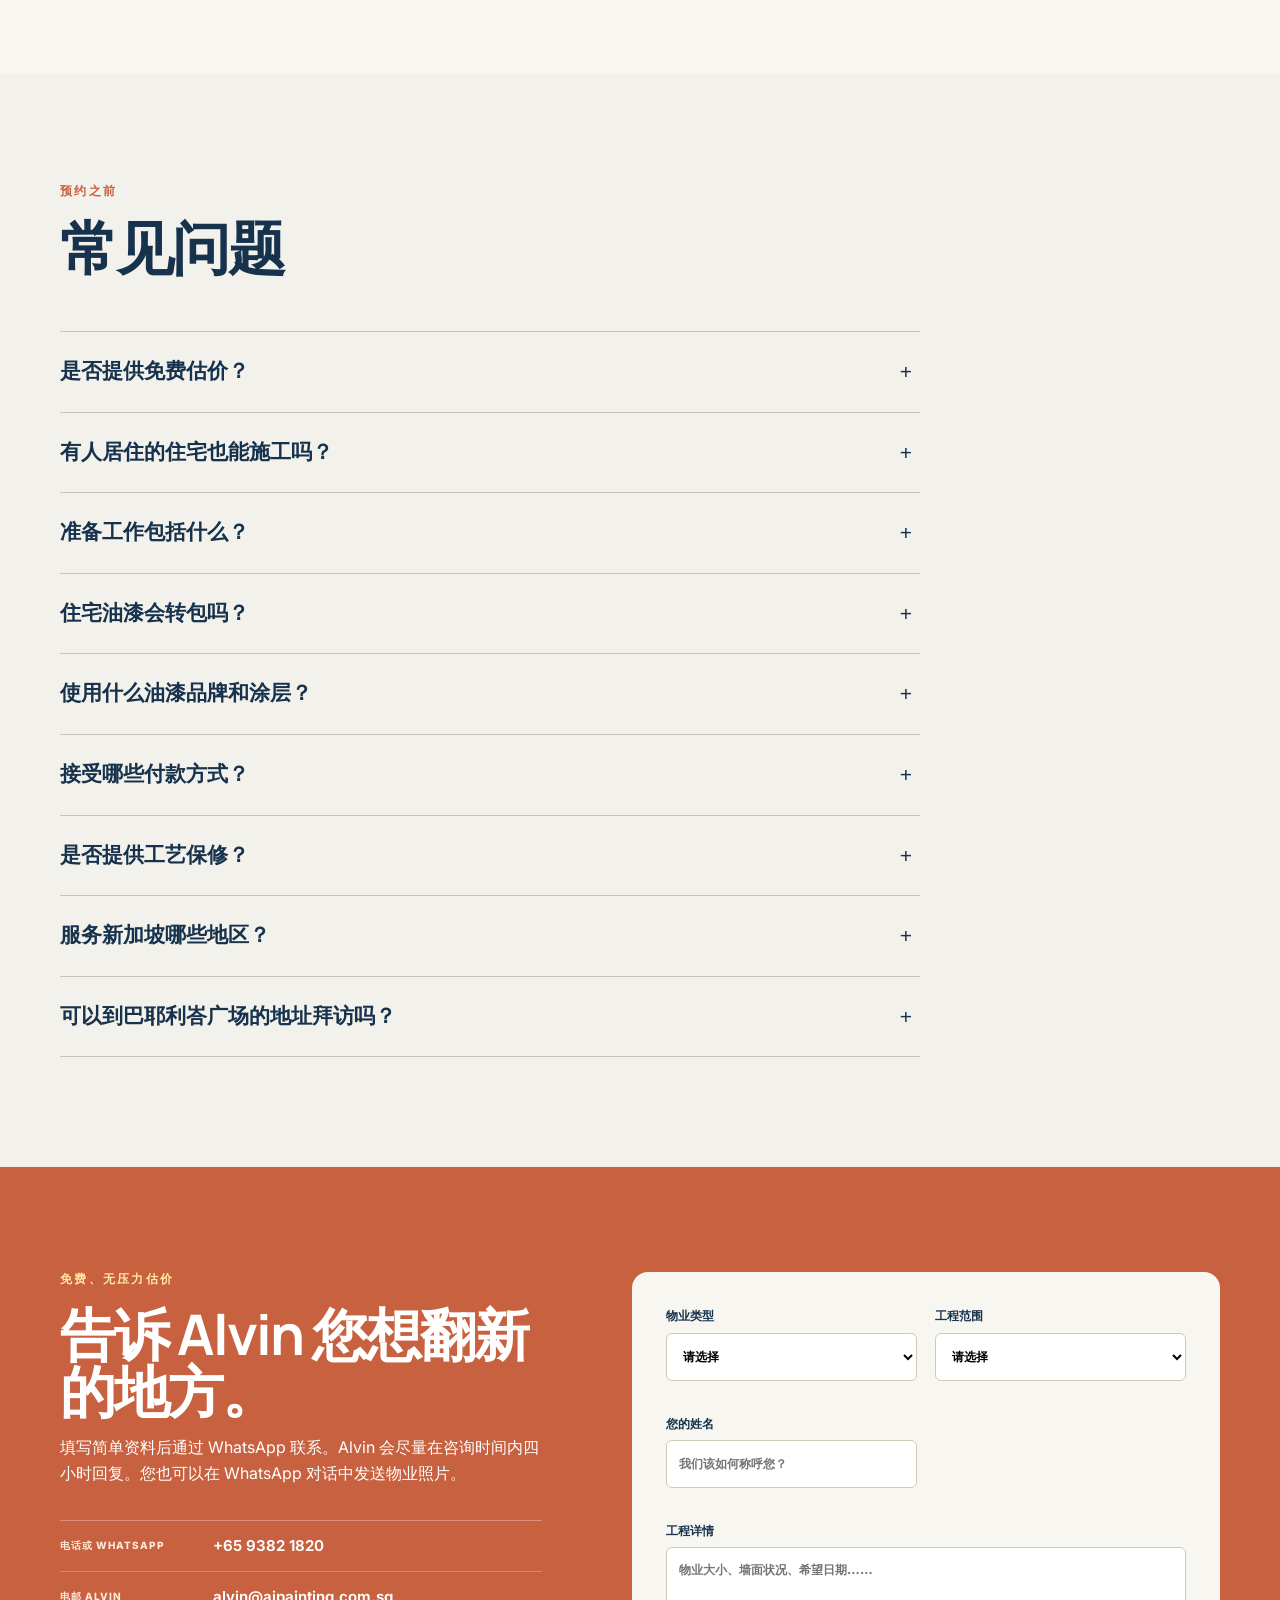
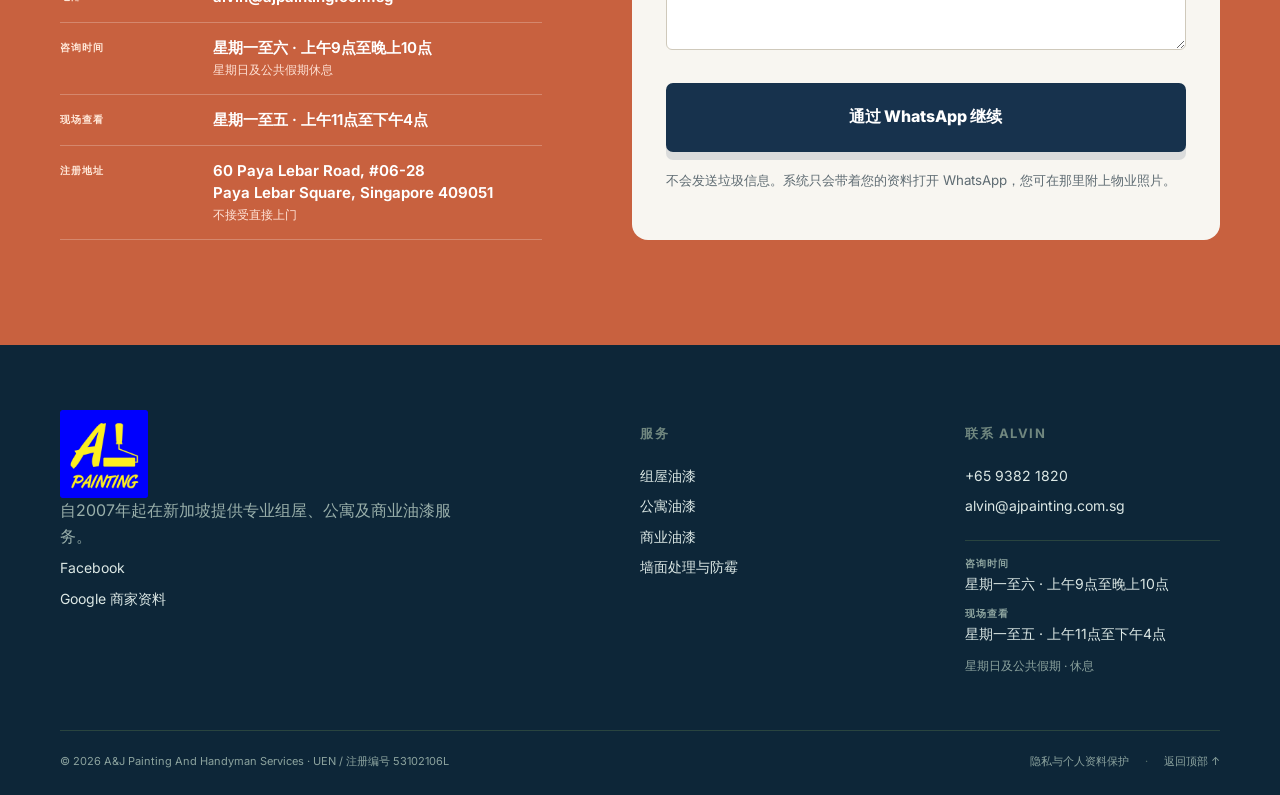
==== commit 73c0f382: "Publish confirmed questionnaire details" ====
--- a/zh/index.html
+++ b/zh/index.html
@@ -189,6 +189,7 @@
       <details class="reveal"><summary>准备工作包括什么？</summary><p>具体范围会在估价时确认。一般包括墙面检查、裂缝和螺丝孔修补、遮盖、家具移动与覆盖、地面保护及颜色咨询。</p></details>
       <details class="reveal"><summary>住宅油漆会转包吗？</summary><p>不会。A&J 的固定油漆团队会从准备到完成全程负责。电工、水管、空调、木工、铺砖及装修工程可能由合作伙伴安排。</p></details>
       <details class="reveal"><summary>使用什么油漆品牌和涂层？</summary><p>我们使用优质立邦与多乐士产品。浅色通常至少涂两层，深色可能需要三至五层。墙面有需要时会使用油性或水性底漆。</p></details>
+      <details class="reveal"><summary>接受哪些付款方式？</summary><p>我们接受现金、PayNow、银行转账、信用卡及借记卡，也提供免息分期付款计划。索取报价时可向 Alvin 查询适用条款。</p></details>
       <details class="reveal"><summary>是否提供工艺保修？</summary><p>是。保修范围及修复条款视工程而定，会在报价时说明并列于发票。</p></details>
       <details class="reveal"><summary>服务新加坡哪些地区？</summary><p>我们服务全新加坡的屋主。请提供邮区和工程资料，以确认可预约时间。</p></details>
       <details class="reveal"><summary>可以到巴耶利峇广场的地址拜访吗？</summary><p>不可以。该地点只是 A&J 的注册地址，并非接待顾客的办公室，不接受直接上门。请致电或 WhatsApp 联系 Alvin，安排到您的物业现场查看。</p></details>
--- a/styles.css
+++ b/styles.css
@@ -19,4 +19,4 @@
 .footer-grid>div:first-child>a:not(.footer-brand){display:block;width:max-content;margin-top:8px;font-size:14px}.footer-grid>div:first-child>a:not(.footer-brand):hover{color:var(--yellow)}
 .contact-list{margin-top:34px;display:block;font-weight:400;border-top:1px solid rgba(255,255,255,.3)}.contact-item{display:grid;grid-template-columns:135px minmax(0,1fr);gap:18px;padding:14px 0;border-bottom:1px solid rgba(255,255,255,.24);line-height:1.45}.contact-label{font-size:10px;font-weight:800;letter-spacing:.1em;text-transform:uppercase;color:#ffe8d9;padding-top:3px}.contact-item>a,.contact-item>span:not(.contact-label),.contact-item address{font-size:15px;font-weight:650;color:#fff}.contact-item address{font-style:normal}.contact-item small{font-size:12px;font-weight:500;color:#ffe3d7}@media(max-width:650px){.contact-item{grid-template-columns:1fr;gap:3px;padding:12px 0}.contact-label{padding-top:0}}
 .footer-hours{margin-top:14px;padding-top:14px;border-top:1px solid #29443f;display:grid;gap:2px}.footer-hours span{margin-top:8px;color:#8ca39e;font-size:10px;font-weight:800;letter-spacing:.1em;text-transform:uppercase}.footer-hours span:first-child{margin-top:0}.footer-hours p{color:#dce8e5}.footer-hours small{margin-top:8px;color:#8ca39e;font-size:12px}
-.legal-links{display:flex;align-items:center;flex-wrap:wrap;gap:.75rem 1.25rem}.policy-main{padding:clamp(3rem,8vw,6rem) 0;background:var(--cream)}.policy-content{max-width:820px}.policy-content h1{margin:0 0 1rem;font-family:'Manrope','Avenir Next',Arial,sans-serif;font-size:clamp(2.4rem,6vw,4.5rem);line-height:1.05;letter-spacing:-.045em}.policy-content h2{margin:2.5rem 0 .75rem;font-family:'Manrope','Avenir Next',Arial,sans-serif;font-size:clamp(1.35rem,3vw,1.75rem)}.policy-content p,.policy-content li{color:var(--ink-2);line-height:1.75}.policy-content ul{padding-left:1.25rem}.policy-content address{font-style:normal;line-height:1.8}.policy-content a{text-decoration:underline;text-underline-offset:3px}.policy-meta{margin-bottom:2rem;font-size:.9rem}.policy-notice{margin:2rem 0;padding:1.25rem;border-left:4px solid var(--orange);background:#fff}
+.legal-links{display:flex;align-items:center;flex-wrap:wrap;gap:.75rem 0}.legal-links a+a{margin-left:1rem}.legal-links a+a:before{content:"·";margin-right:1rem;color:#58706a}.policy-main{padding:clamp(3rem,8vw,6rem) 0;background:var(--cream)}.policy-content{max-width:820px}.policy-content h1{margin:0 0 1rem;font-family:'Manrope','Avenir Next',Arial,sans-serif;font-size:clamp(2.4rem,6vw,4.5rem);line-height:1.05;letter-spacing:-.045em}.policy-content h2{margin:2.5rem 0 .75rem;font-family:'Manrope','Avenir Next',Arial,sans-serif;font-size:clamp(1.35rem,3vw,1.75rem)}.policy-content p,.policy-content li{color:var(--ink-2);line-height:1.75}.policy-content ul{padding-left:1.25rem}.policy-content address{font-style:normal;line-height:1.8}.policy-content a{text-decoration:underline;text-underline-offset:3px}.policy-meta{margin-bottom:2rem;font-size:.9rem}.policy-notice{margin:2rem 0;padding:1.25rem;border-left:4px solid var(--orange);background:#fff}
